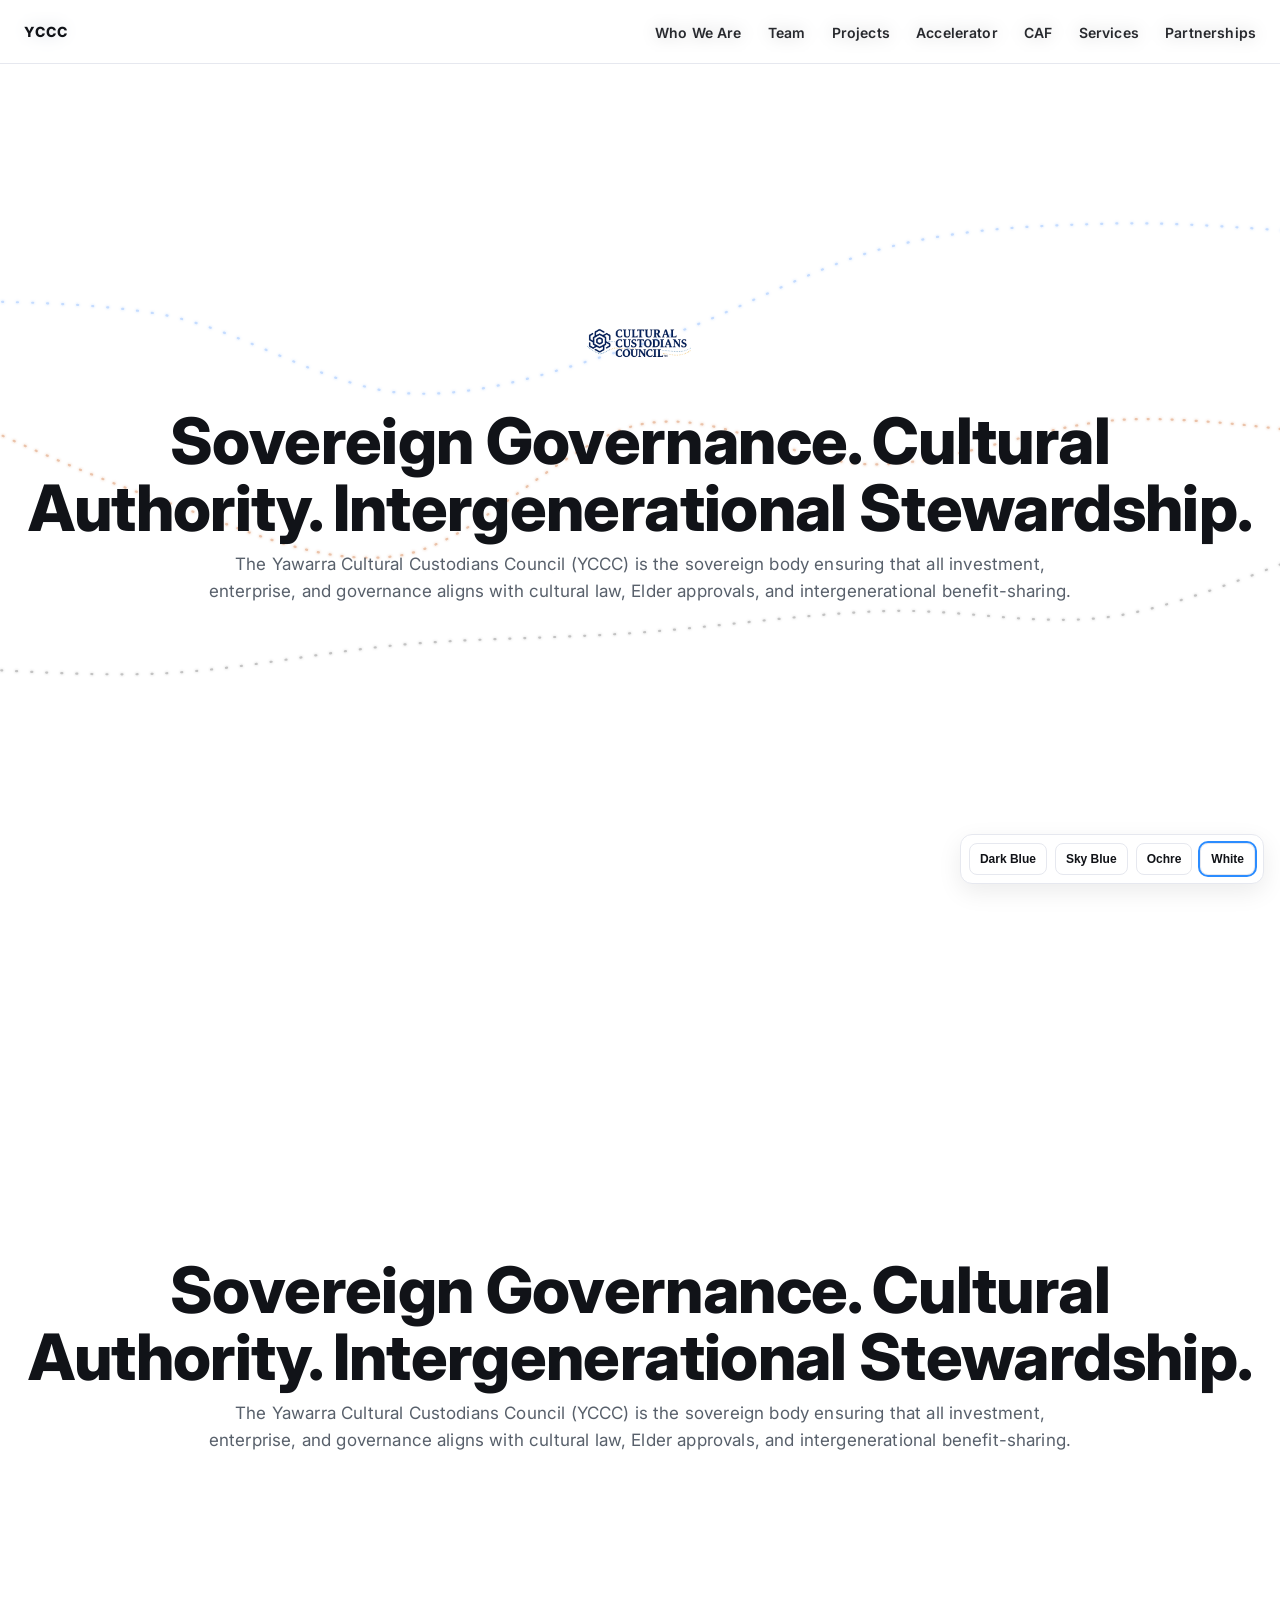
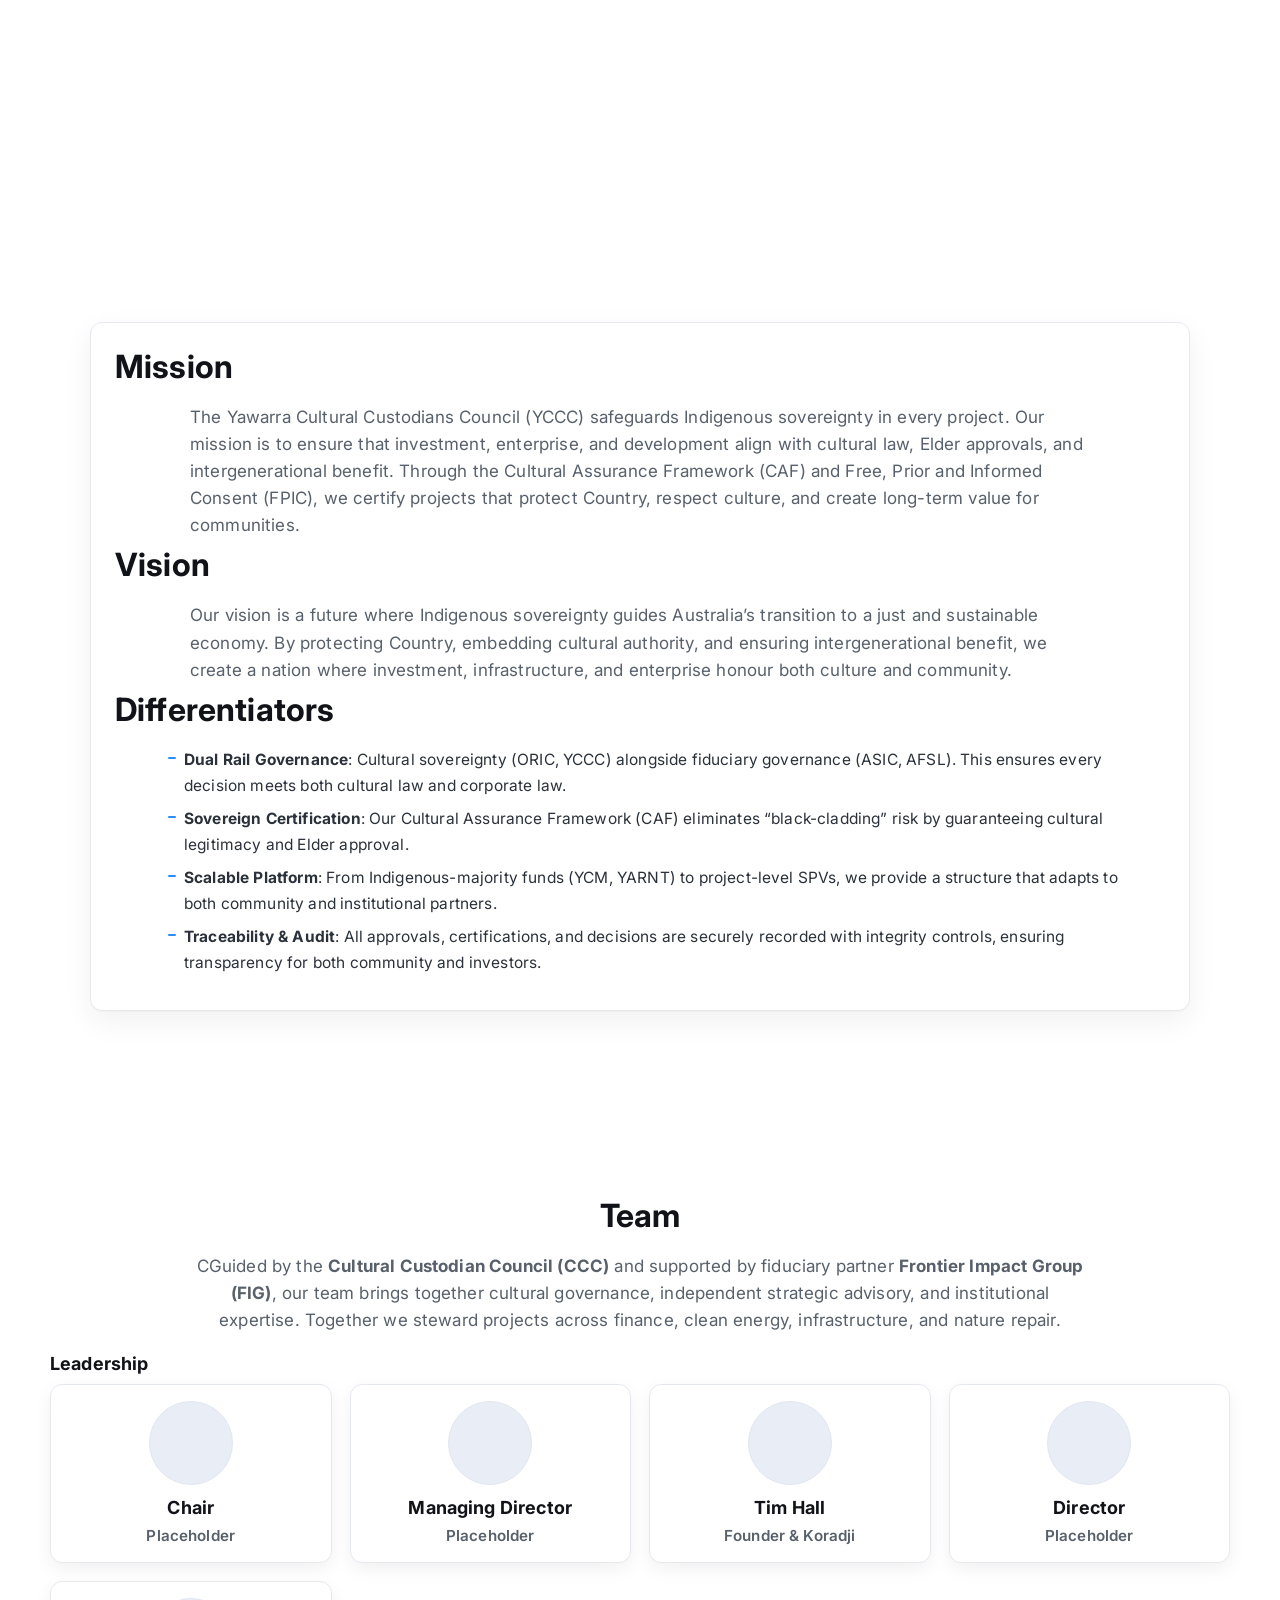
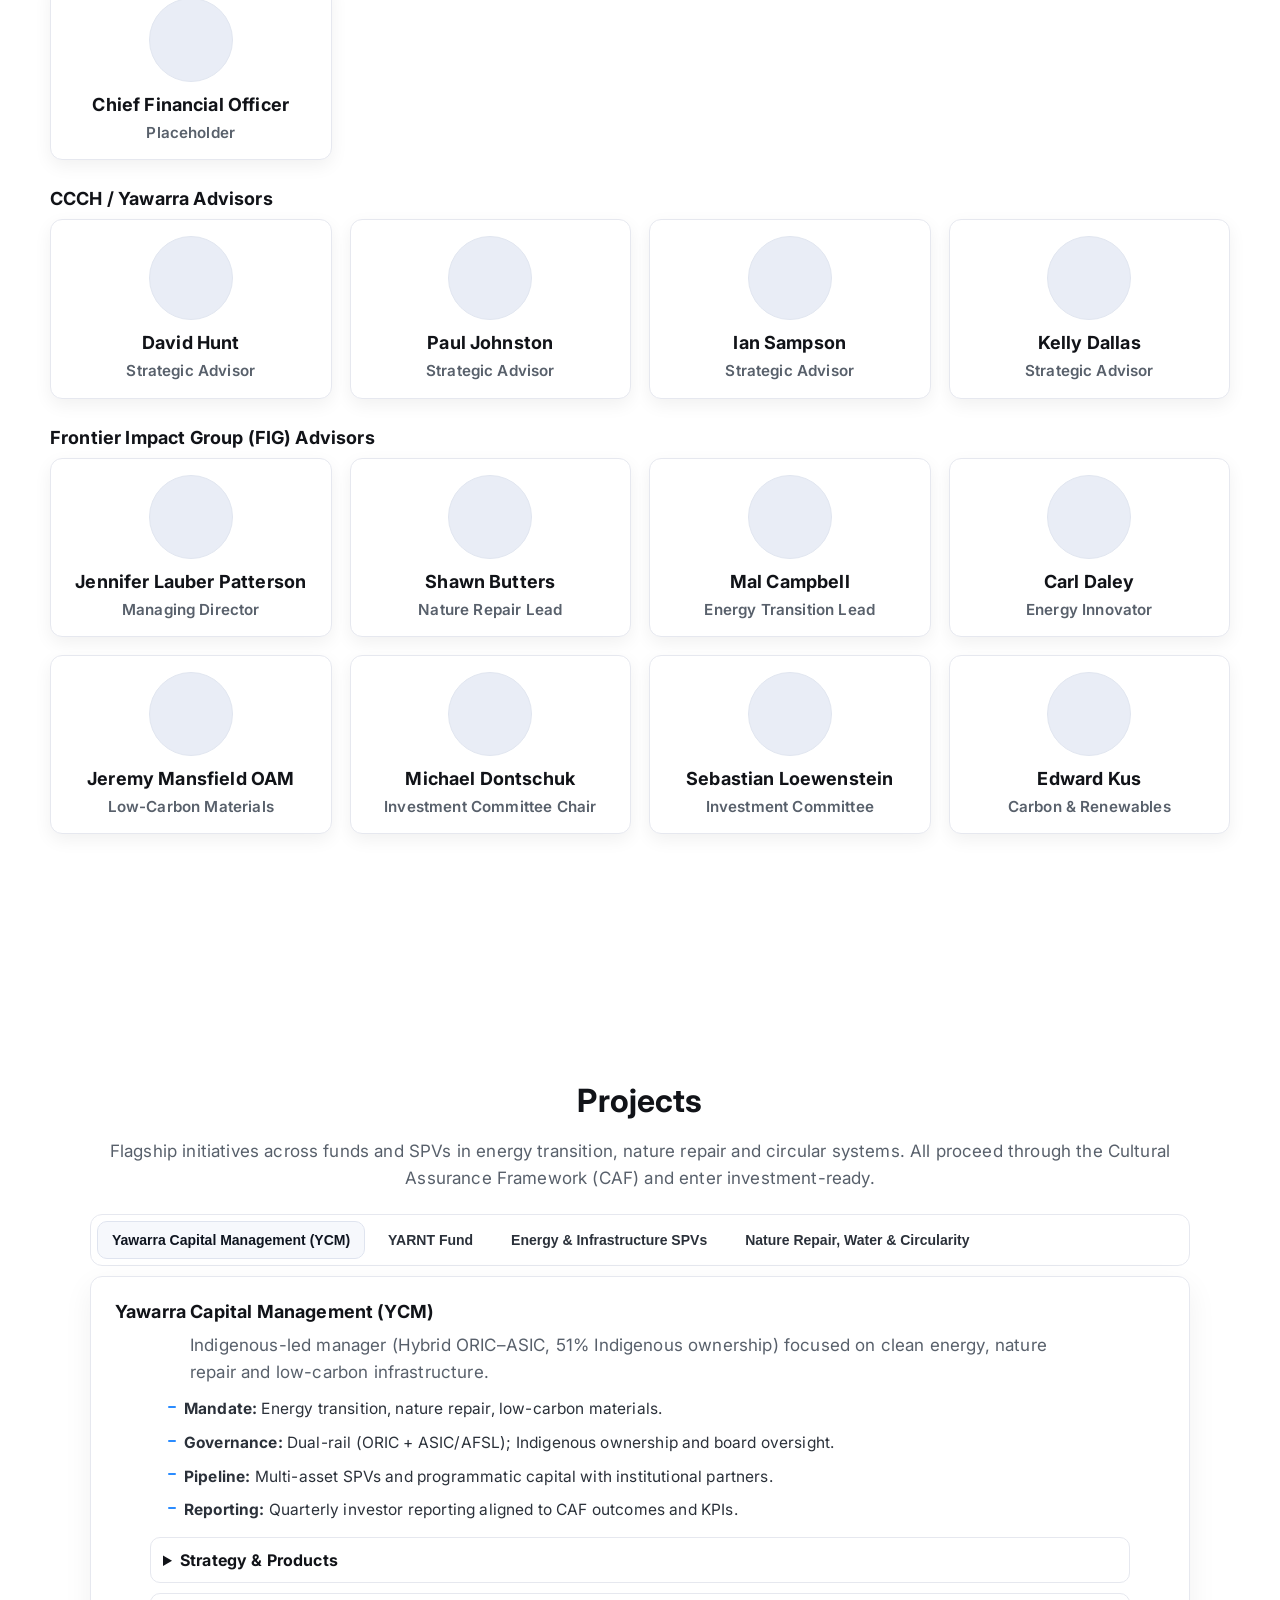
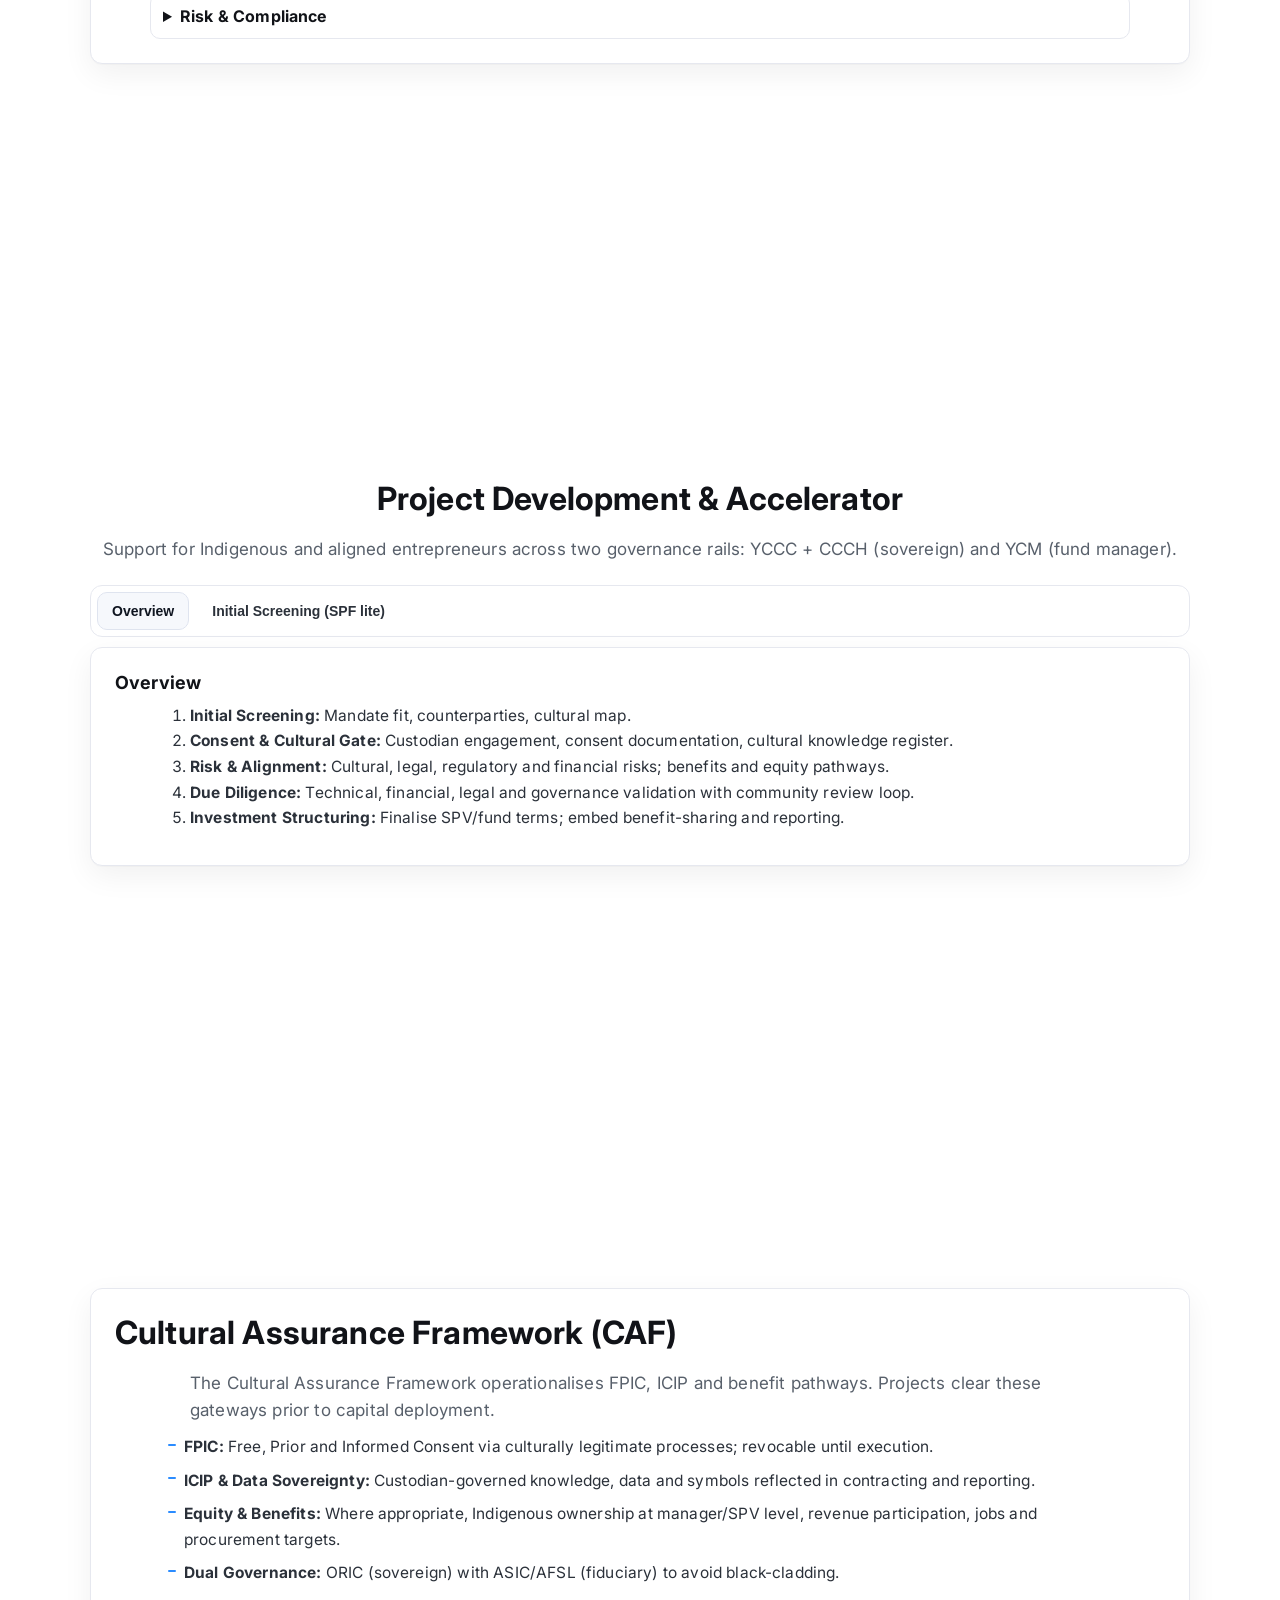
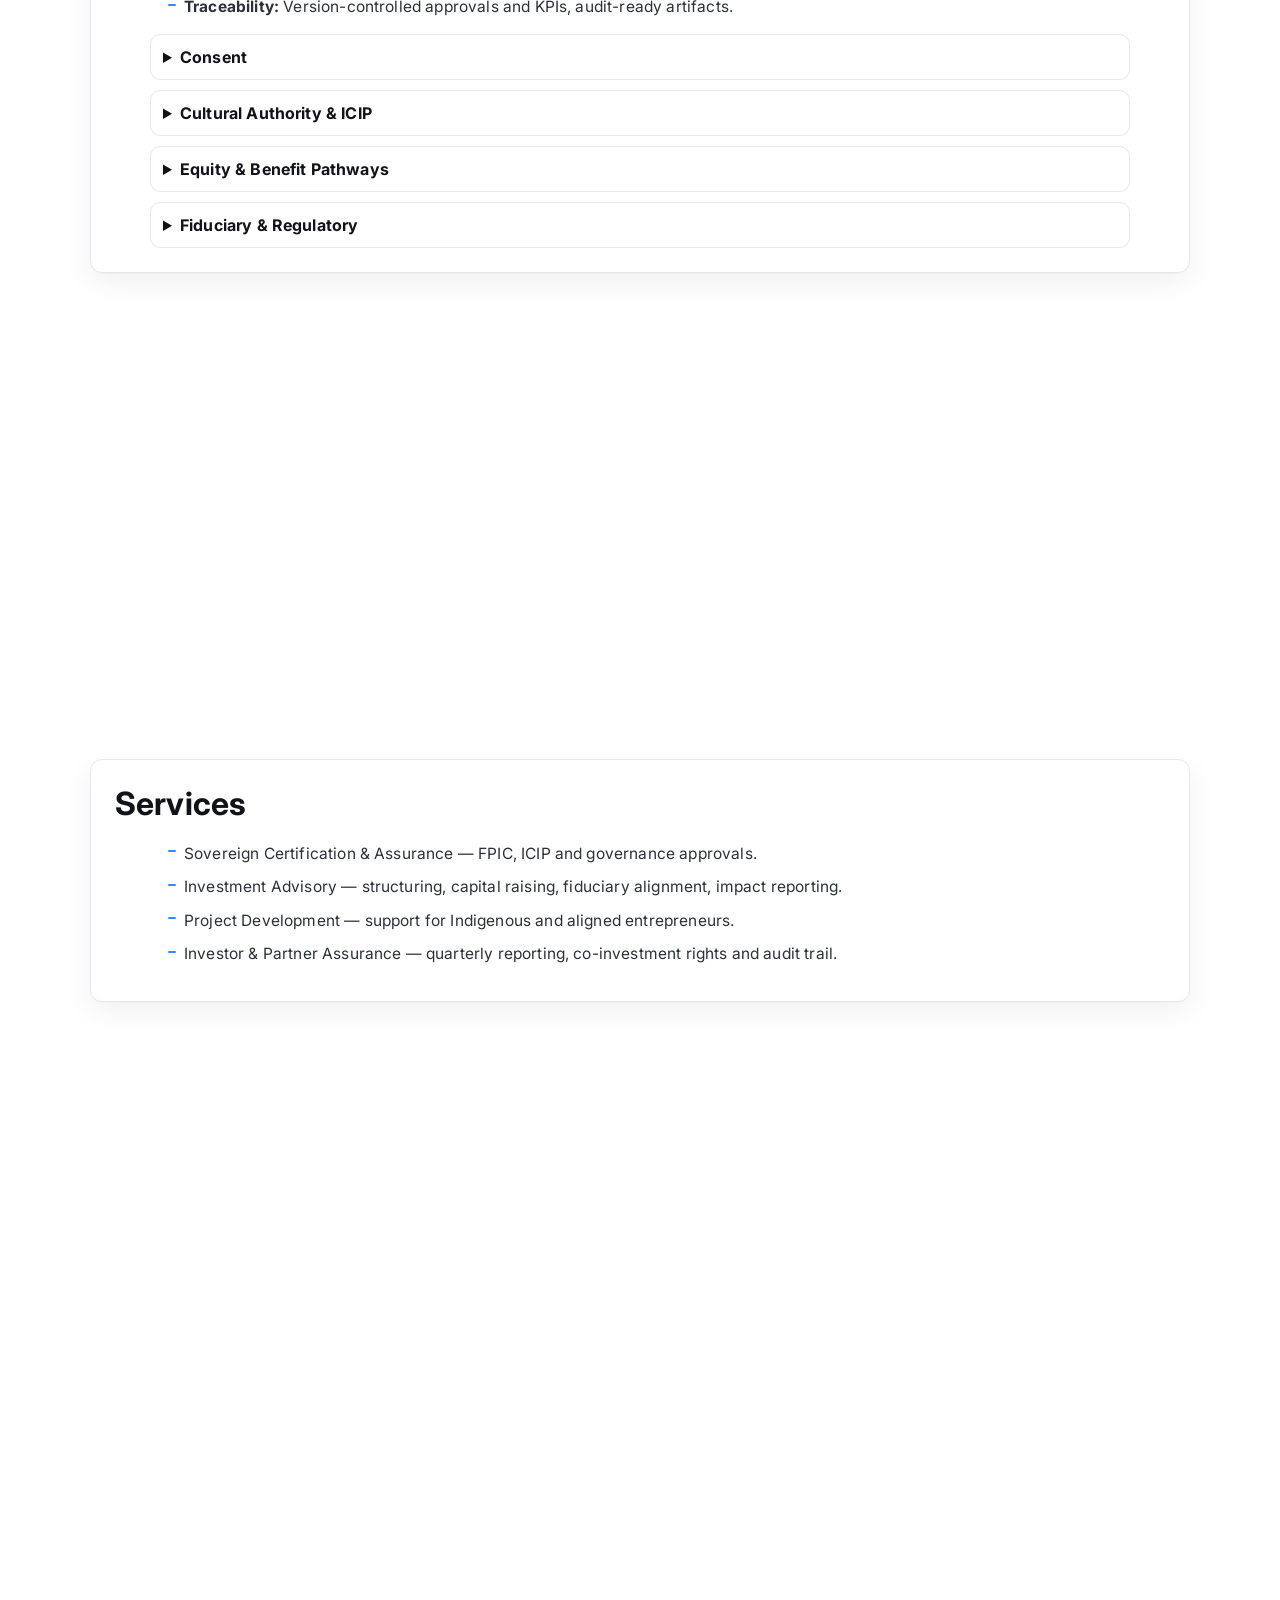
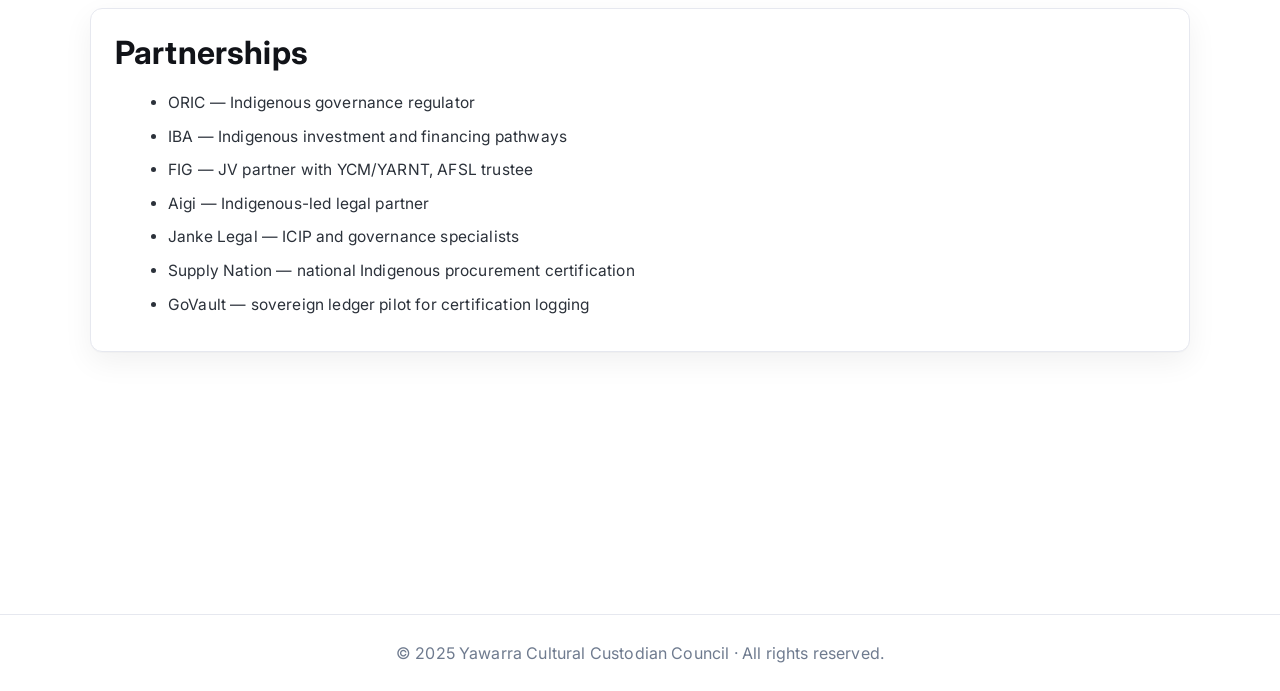
==== index.html @ 4e77efd6 "Update index.html" ====
<!doctype html>
<html lang="en">
<head>
  <meta charset="utf-8" />
  <meta name="viewport" content="width=device-width, initial-scale=1" />
  <title>YCCC – Sovereign Capital · Cultural Assurance</title>
  <link href="https://fonts.googleapis.com/css2?family=Inter:wght@400;500;600;700;800&display=swap" rel="stylesheet" />
  <style>
    /* All your current CSS unchanged */
  </style>
</head>
<body>
  <!-- Songlines background -->
  <div class="songwrap" aria-hidden="true">
    <svg id="bg" viewBox="0 0 1440 900" preserveAspectRatio="xMidYMid slice"></svg>
  </div>
  <!-- Header -->
  <header class="head">
    <a href="#top" class="brand"><img src="CCC_Logo_Dark.png" alt="CCC Logo" style="height:32px;vertical-align:middle;"></a>
    <nav class="nav" aria-label="Primary">
      <a href="#who">Who We Are</a>
      <a href="#team">Team</a>
      <a href="#projects">Projects</a>
      <a href="#accelerator">Accelerator</a>
      <a href="#caf">CAF</a>
      <a href="#services">Services</a>
      <a href="#partnerships">Partnerships</a>
    </nav>
  </header>
  <!-- Hero -->
  <section id="top" class="section">
    <div>
      <img src="CCC_Logo_Dark.png" alt="CCC Logo" style="height:80px;margin-bottom:18px;">
      <h1>Sovereign Governance. Cultural Authority. Intergenerational Stewardship.</h1>
      <p class="lead">The Yawarra Cultural Custodians Council (YCCC) is the sovereign body ensuring that 
        all investment, enterprise, and governance aligns with cultural law, Elder approvals, 
        and intergenerational benefit-sharing. 
      </p>
    </div>
  </section>
  <!-- Who We Are -->
  <!-- The rest of your HTML unchanged -->
</body>
</html>
<!DOCTYPE html>
<html lang="en">

  <head>
    <meta charset="UTF-8">
    <title>Fork-tue 30 Sept- YCCCHAC/YCCCPTYLTD (51% YCM [Equity - Hold ] </title>
    <link rel="stylesheet" href="./style.css">

  </head>
    
  <body>
  <!doctype html>

<html lang="en">

<head>

<meta charset="utf-8" />

<meta name="viewport" content="width=device-width, initial-scale=1" />

<title>YCCC – Sovereign Capital · Cultural Assurance</title>

<link href="https://fonts.googleapis.com/css2?family=Inter:wght@400;500;600;700;800&display=swap" rel="stylesheet" />

<style>

  :root{

    --bg:#ffffff;         /* light canvas */

    --panel:#ffffff;      /* card surface */

    --ink:#111318;        /* primary text */

    --muted:#58606b;      /* secondary text */

    --line:#e6e8ef;       /* hairline */

    --accent:#2b8cff;     /* link/accent */

    --ochre:#c55410;      /* secondary highlight */

  }

  *{box-sizing:border-box}

  html,body{height:100%}

  body{

    margin:0; background:var(--bg); color:var(--ink);

    font-family: Inter, system-ui, -apple-system, "Segoe UI", Roboto, "Helvetica Neue", Arial, sans-serif;

    letter-spacing:.01em; -webkit-font-smoothing:antialiased; -moz-osx-font-smoothing:grayscale;

    scroll-behavior:smooth;

  }

  /* Songlines background (SVG) */

  .songwrap{position:fixed; inset:0; z-index:-1; pointer-events:none;}

  svg#bg{width:100%; height:100%; display:block}

  .sl{fill:none; stroke-linecap:round; stroke-width:2.2; stroke-dasharray:1 14; filter:url(#sl-glow); opacity:.35}

  @keyframes sl-drift {from{stroke-dashoffset:0} to{stroke-dashoffset:-1200}}

  /* Header */

  .head{

    position:fixed; top:0; left:0; right:0; height:64px;

    display:flex; align-items:center; justify-content:space-between;

    padding:0 24px; background:rgba(255,255,255,.75); backdrop-filter:blur(8px);

    border-bottom:1px solid var(--line); z-index:40;

  }

  .brand{ text-decoration:none; color:var(--ink); font-weight:800; font-size:14px; letter-spacing:.08em; text-transform:uppercase; }

  .nav a{ color:var(--ink); text-decoration:none; margin-left:22px; font-size:14px; font-weight:600; opacity:.9; }

  .nav a:hover{ color:var(--accent) }

  /* Sections */

  section { scroll-margin-top: 76px; }

  .section{

    min-height:100vh; display:flex; flex-direction:column; align-items:center; justify-content:center;

    text-align:center; padding:96px 20px 80px;

  }

  h1{ font-size:clamp(34px,5vw,64px); line-height:1.05; margin:0 0 10px; font-weight:800; letter-spacing:-.01em }

  h2{ font-size:clamp(22px,3vw,32px); margin:0 0 18px; font-weight:700 }

  h3{ font-size:18px; margin:0 0 6px; font-weight:700 }

  p.lead{ font-size:17px; line-height:1.6; max-width:900px; margin:10px auto 6px; color:var(--muted) }

  p{ font-size:16px; line-height:1.6; max-width:900px; margin:10px auto; color:#2b313a }

  ul,ol{ max-width:980px; margin:10px auto; text-align:left; font-size:15.5px; line-height:1.65; color:#2b313a }

  ul{ padding-left:18px }

  ul li{ margin-bottom:8px }

  /* minimalist accent bullets */

  ul.check li{ list-style:none; position:relative; padding-left:16px }

  ul.check li::before{

    content:""; position:absolute; left:0; top:.62em; width:8px; height:2px; background:var(--accent); border-radius:1px;

  }

  /* Panels / cards */

  .panel{

    width:100%; max-width:1100px; background:var(--panel);

    border:1px solid var(--line); border-radius:12px; padding:24px; margin-top:16px;

    box-shadow:0 1px 0 rgba(17,19,24,.02), 0 10px 30px rgba(17,19,24,.06);

    text-align:left;

  }

  /* Team grid */

  .team-wrap{ width:100%; max-width:1180px; margin:0 auto }

  .team-grid{ display:grid; grid-template-columns:repeat(auto-fit,minmax(240px,1fr)); gap:18px; align-items:stretch }

  .card{

    background:#fff; border:1px solid var(--line); border-radius:12px; padding:16px 16px 14px;

    text-align:center; cursor:pointer; transition:transform .18s ease, box-shadow .18s ease, border-color .18s ease;

    box-shadow:0 6px 18px rgba(17,19,24,.06);

  }

  .card:hover{ transform:translateY(-2px); border-color:#d9deea; box-shadow:0 14px 34px rgba(17,19,24,.12) }

  .photo{

    width:84px; height:84px; border-radius:50%; margin:0 auto 12px; background:#e9edf6;

    background-size:cover; background-position:center; border:1px solid #e1e6f0;

  }

  .role{ margin:2px 0 0; color:var(--muted); font-weight:600; font-size:.95rem }

  /* Modal (Bio popup) */

  .modal{ display:none; position:fixed; z-index:1000; inset:0; background:rgba(0,0,0,.45);

          align-items:center; justify-content:center; padding:20px }

  .modal-content{

    background:#fff; color:#111318; /* lock: dark on white inside popup */

    border:1px solid var(--line); border-radius:12px; max-width:780px; width:100%;

    padding:22px 22px; position:relative; text-align:left; box-shadow:0 24px 60px rgba(17,19,24,.25);

  }

  .close{ position:absolute; top:10px; right:12px; font-size:22px; cursor:pointer; color:#6f7b8f }

  .pop-hdr{ display:flex; gap:16px; align-items:center; margin-bottom:10px }

  .pop-ava{ width:64px; height:64px; border-radius:50%; background:#e9edf6; background-size:cover; background-position:center; border:1px solid #e1e6f0 }

  .pop-name{ margin:0; font-size:20px; color:#111318 }

  .pop-role{ margin:2px 0 6px; color:#58606b; font-weight:600 }

  .pop-body p{ margin:0 0 10px; color:#2b313a }

  .pop-body li{ margin:6px 0; color:#2b313a }

  /* Tabs */

  .tabs { width:100%; max-width:1100px; margin-top:16px; }

  .tablist{

    display:flex; gap:8px; padding:6px; background:#fff; border:1px solid var(--line); border-radius:12px; overflow:auto;

  }

  .tab{

    appearance:none; border:1px solid transparent; background:transparent; color:#2b313a;

    padding:10px 14px; border-radius:10px; font-weight:600; font-size:14px; cursor:pointer; white-space:nowrap;

  }

  .tab[aria-selected="true"]{

    background:#f6f8fc; border-color:#dfe4ef; color:#0f1520;

  }

  .tabpanel{ margin-top:10px; padding:0; border:none; background:transparent; }

  .tabpanel > .panel{ margin-top:0; }

  /* Footer */

  footer{ padding:28px 20px; text-align:center; color:#6f7b8f; border-top:1px solid var(--line) }

  a.inline{ color:var(--accent); text-decoration:none }

  a.inline:hover{ text-decoration:underline }

  @media (prefers-reduced-motion: reduce) { .sl { animation: none !important; } }

  /* === Theme toggle === */

  .theme-toggle{

    position:fixed; right:16px; bottom:16px; z-index:1000;

    display:flex; gap:8px; padding:8px;

    background:var(--panel); border:1px solid var(--line); border-radius:12px;

    box-shadow:0 8px 24px rgba(0,0,0,.08);

  }

  .theme-toggle button{

    appearance:none; cursor:pointer;

    padding:8px 10px; border-radius:8px; border:1px solid var(--line);

    background:transparent; color:var(--ink); font-weight:600; font-size:12px;

  }

  .theme-toggle button[aria-pressed="true"]{ outline:2px solid var(--accent); }

  /* === THEMES (override tokens) === */

  /* Dark Blue (high contrast sitewide, but popups stay dark-on-white) */

  body.theme-darkblue{

    --bg:#0b1020;

    --panel:#11162a;

    --ink:#eef3ff;

    --muted:#b7c1d9;

    --line:#202743;

    --accent:#75aaff;

    --ochre:#c55410;

  }

  body.theme-darkblue .panel{ background:linear-gradient(180deg,#11162a,#0e1324); }

  body.theme-darkblue .tablist{ background:#0f1427; border-color:#202743; }

  body.theme-darkblue .tab{ color:#e8eeff; }

  body.theme-darkblue .tab[aria-selected="true"]{ background:#151c36; border-color:#2a3560; color:#ffffff; }

  body.theme-darkblue .head{ background:rgba(10,14,28,.75); border-bottom-color:#202743; }

  body.theme-darkblue .lead,

  body.theme-darkblue h1, body.theme-darkblue h2, body.theme-darkblue h3,

  body.theme-darkblue p{ color:#eef3ff; }

  /* Keep modal content readable (locked above). */

  /* Sky Blue */

  body.theme-skyblue{

    --bg:#f5f9ff; --panel:#ffffff; --ink:#0f1520; --muted:#4f5b6a; --line:#dde6f5; --accent:#2b8cff; --ochre:#c55410;

  }

  /* Ochre */

  body.theme-ochre{

    --bg:#fff5ef; --panel:#ffffff; --ink:#1a1e26; --muted:#5a636f; --line:#eed8cc; --accent:#c55410; --ochre:#c55410;

  }

  /* White (default corporate) */

  body.theme-white{

    --bg:#ffffff; --panel:#ffffff; --ink:#111318; --muted:#58606b; --line:#e6e8ef; --accent:#2b8cff; --ochre:#c55410;

  }

  /* Songline tint per theme (optional) */

  body.theme-darkblue .sl{ opacity:.28; stroke:#5a9cff; }

  body.theme-ochre .sl{ opacity:.35; stroke:#c55410; }

  body.theme-skyblue .sl, body.theme-white .sl{ opacity:.35; }

</style>

</head>

<body>

  <!-- Songlines background -->

  <div class="songwrap" aria-hidden="true">

    <svg id="bg" viewBox="0 0 1440 900" preserveAspectRatio="xMidYMid slice"></svg>

  </div>

  <!-- Header -->

  <header class="head">

    <a href="#top" class="brand">YCCC</a>

    <nav class="nav" aria-label="Primary">

      <a href="#who">Who We Are</a>

      <a href="#team">Team</a>

      <a href="#projects">Projects</a>

      <a href="#accelerator">Accelerator</a>

      <a href="#caf">CAF</a>

      <a href="#services">Services</a>

      <a href="#partnerships">Partnerships</a>

    </nav>

  </header>

  <!-- Hero -->

  <section id="top" class="section">

    <div>

      <h1>Sovereign Governance. Cultural Authority. Intergenerational Stewardship.</h1>

      <p class="lead">The Yawarra Cultural Custodians Council (YCCC) is the sovereign body ensuring that 

        all investment, enterprise, and governance aligns with cultural law, Elder approvals, 

        and intergenerational benefit-sharing. 
        
        </p>

    </div>

  </section>

  <!-- Who We Are -->

  <section id="who" class="section">

    <div class="panel">

      <h2>Mission</h2>

      <p class="lead">The Yawarra Cultural Custodians Council (YCCC) safeguards Indigenous sovereignty 
  in every project. Our mission is to ensure that investment, enterprise, and 
  development align with cultural law, Elder approvals, and intergenerational benefit.  
  Through the Cultural Assurance Framework (CAF) and Free, Prior and Informed Consent (FPIC), 
  we certify projects that protect Country, respect culture, and create long-term value 
  for communities.</p>

      <h2>Vision</h2>

      <p class="lead">Our vision is a future where Indigenous sovereignty guides Australia’s transition 
  to a just and sustainable economy. By protecting Country, embedding cultural authority, 
  and ensuring intergenerational benefit, we create a nation where investment, 
  infrastructure, and enterprise honour both culture and community.</p>

      <h2>Differentiators</h2>
<ul class="check">
  <li>
    <strong>Dual Rail Governance</strong>: Cultural sovereignty (ORIC, YCCC) alongside fiduciary governance (ASIC, AFSL). 
    This ensures every decision meets both cultural law and corporate law.
  </li>
  <li>
    <strong>Sovereign Certification</strong>: Our Cultural Assurance Framework (CAF) eliminates “black-cladding” risk 
    by guaranteeing cultural legitimacy and Elder approval.
  </li>
  <li>
    <strong>Scalable Platform</strong>: From Indigenous-majority funds (YCM, YARNT) to project-level SPVs, 
    we provide a structure that adapts to both community and institutional partners.
  </li>
  <li>
    <strong>Traceability & Audit</strong>: All approvals, certifications, and decisions are securely recorded 
    with integrity controls, ensuring transparency for both community and investors.
  </li>
</ul>

    </div>

  </section>

  <!-- Team -->

  <section id="team" class="section">

    <div class="team-wrap">

      <h2>Team</h2>

      <p class="lead">CGuided by the <strong>Cultural Custodian Council (CCC)</strong> and supported by 
      fiduciary partner <strong>Frontier Impact Group (FIG)</strong>, our team brings together 
      cultural governance, independent strategic advisory, and institutional expertise.  
      Together we steward projects across finance, clean energy, infrastructure, and nature repair.
    </p>
      <h3 style="text-align:left;max-width:1180px;margin:18px auto 10px;">Leadership</h3>

      <div class="team-grid">

        <article class="card" data-name="(To be announced)" data-role="Chair"

          data-photo="https://via.placeholder.com/600x600.png?text=Chair"

          data-bio="Chair of the Board providing governance oversight, fiduciary discipline and cultural alignment."

          data-points="Chairs the Board;Strategic direction;Dual governance oversight;Executive performance">

          <div class="photo"></div><h3>Chair</h3><p class="role">Placeholder</p>

        </article>

        <article class="card" data-name="(To be announced)" data-role="Managing Director"

          data-photo="https://via.placeholder.com/600x600.png?text=Managing+Director"

          data-bio="Managing Director accountable for organisation performance, strategy execution and partner engagement."

          data-points="Strategy execution;Operating rhythm;Governance committees;Project and fund outcomes">

          <div class="photo"></div><h3>Managing Director</h3><p class="role">Placeholder</p>

        </article>

        <article class="card" data-name="Tim Hall" data-role="Founder & Koradji (Cultural Lead)"

          data-photo="https://via.placeholder.com/600x600.png?text=Tim+Hall"

          data-bio="Indigenous Wiradjuri founder integrating cultural law with institutional-grade governance and investment structuring."

          data-points="Founder, Yawarra Capital & CCCH;Cultural Assurance Framework design;Creative and investment leadership;Approvals from Wiradjuri Elders">

          <div class="photo"></div><h3>Tim Hall</h3><p class="role">Founder & Koradji</p>

        </article>

        <article class="card" data-name="(To be announced)" data-role="Director"

          data-photo="https://via.placeholder.com/600x600.png?text=Director"

          data-bio="Director providing board-level governance and fiduciary oversight."

          data-points="Board governance;Strategy oversight;Fiduciary integrity;Stakeholder engagement">

          <div class="photo"></div><h3>Director</h3><p class="role">Placeholder</p>

        </article>

        <article class="card" data-name="(To be announced)" data-role="Chief Financial Officer"

          data-photo="https://via.placeholder.com/600x600.png?text=CFO"

          data-bio="CFO responsible for financial governance, reporting and capital management."

          data-points="Financial reporting;Capital allocation;Investor reporting;Risk and treasury">

          <div class="photo"></div><h3>Chief Financial Officer</h3><p class="role">Placeholder</p>

        </article>

      </div>

      <h3 style="text-align:left;max-width:1180px;margin:28px auto 10px;">CCCH / Yawarra Advisors</h3>

      <div class="team-grid">

        <article class="card" data-name="David Hunt" data-role="Strategic Advisor"

          data-photo="https://via.placeholder.com/600x600.png?text=David+Hunt"

          data-bio="30+ years in global finance and corporate strategy; former CEO of an ASX-listed company."

          data-points="Investment and structuring;Project finance;Cross-border associates (EU/SEA);Energy, water, agri, finance">

          <div class="photo"></div><h3>David Hunt</h3><p class="role">Strategic Advisor</p>

        </article>

        <article class="card" data-name="Paul Johnston" data-role="Strategic Advisor"

          data-photo="https://via.placeholder.com/600x600.png?text=Paul+Johnston"

          data-bio="Chartered Accountant with 25 years across Big 4 and multinational FMCG."

          data-points="AUD 25m–6bn transactions;Governance and risk;Finance transformation;Integration leadership">

          <div class="photo"></div><h3>Paul Johnston</h3><p class="role">Strategic Advisor</p>

        </article>

        <article class="card" data-name="Ian Sampson" data-role="Strategic Advisor"

          data-photo="https://via.placeholder.com/600x600.png?text=Ian+Sampson"

          data-bio="30+ years in governance, strategy and risk; senior roles at BHP and CSR."

          data-points="Chairs risk committees;Board evaluation and remuneration;Org change;Multi-sector experience">

          <div class="photo"></div><h3>Ian Sampson</h3><p class="role">Strategic Advisor</p>

        </article>

        <article class="card" data-name="Kelly Dallas" data-role="Strategic Advisor"

          data-photo="https://via.placeholder.com/600x600.png?text=Kelly+Dallas"

          data-bio="International executive and renewable energy leader; ex-BlackRock VP."

          data-points="Technical due diligence;Asset performance;O&M/AM contracts;Solar and wind portfolios">

          <div class="photo"></div><h3>Kelly Dallas</h3><p class="role">Strategic Advisor</p>

        </article>

      </div>

      <h3 style="text-align:left;max-width:1180px;margin:28px auto 10px;">Frontier Impact Group (FIG) Advisors</h3>

      <div class="team-grid">

        <article class="card" data-name="Jennifer Lauber Patterson" data-role="Managing Director (FIG)"

          data-photo="https://via.placeholder.com/600x600.png?text=Jennifer+Lauber+Patterson"

          data-bio="30+ years in impact finance, carbon trading and investment banking."

          data-points="Carbon strategy;Institutional mandates;Scalable instruments;FIG leadership">

          <div class="photo"></div><h3>Jennifer Lauber Patterson</h3><p class="role">Managing Director</p>

        </article>

        <article class="card" data-name="Shawn Butters" data-role="Nature Repair Lead (FIG)"

          data-photo="https://via.placeholder.com/600x600.png?text=Shawn+Butters"

          data-bio="Pioneer in regenerative agriculture with 40+ years across funds and asset management."

          data-points="Landscape repair systems;Nature-positive models;MRV approaches;Resilience focus">

          <div class="photo"></div><h3>Shawn Butters</h3><p class="role">Nature Repair Lead</p>

        </article>

        <article class="card" data-name="Mal Campbell" data-role="Energy Transition Lead (FIG)"

          data-photo="https://via.placeholder.com/600x600.png?text=Mal+Campbell"

          data-bio="35+ years in executive energy roles."

          data-points="Bankable structuring;Valuation and pricing;Tech commercialisation;Market interfaces">

          <div class="photo"></div><h3>Mal Campbell</h3><p class="role">Energy Transition Lead</p>

        </article>

        <article class="card" data-name="Carl Daley" data-role="Energy Innovator (FIG)"

          data-photo="https://via.placeholder.com/600x600.png?text=Carl+Daley"

          data-bio="35+ years in energy leadership; founded advisory acquired by Schneider Electric."

          data-points="Innovation to scale;Go-to-market;OT/grid integration;Partnerships">

          <div class="photo"></div><h3>Carl Daley</h3><p class="role">Energy Innovator</p>

        </article>

        <article class="card" data-name="Jeremy Mansfield OAM" data-role="Low-Carbon Materials & Systems (FIG)"

          data-photo="https://via.placeholder.com/600x600.png?text=Jeremy+Mansfield+OAM"

          data-bio="30+ years transitioning supply chains to net zero."

          data-points="Low-carbon materials;Circular systems;Supplier transition;Standards and compliance">

          <div class="photo"></div><h3>Jeremy Mansfield OAM</h3><p class="role">Low-Carbon Materials</p>

        </article>

        <article class="card" data-name="Michael Dontschuk" data-role="Chair, Investment Committee (FIG)"

          data-photo="https://via.placeholder.com/600x600.png?text=Michael+Dontschuk"

          data-bio="~40 years in finance and treasury; former Treasurer of ANZ."

          data-points="Capital markets;IC governance;Risk frameworks;Performance oversight">

          <div class="photo"></div><h3>Michael Dontschuk</h3><p class="role">Investment Committee Chair</p>

        </article>

        <article class="card" data-name="Sebastian Loewenstein" data-role="Investment Committee (FIG)"

          data-photo="https://via.placeholder.com/600x600.png?text=Sebastian+Loewenstein"

          data-bio="Former CEFC executive managing large clean-energy mandates."

          data-points="Impact frameworks;Portfolio construction;Product design;Mandate compliance">

          <div class="photo"></div><h3>Sebastian Loewenstein</h3><p class="role">Investment Committee</p>

        </article>

        <article class="card" data-name="Edward Kus" data-role="Carbon & Renewables Specialist (FIG)"

          data-photo="https://via.placeholder.com/600x600.png?text=Edward+Kus"

          data-bio="Legal and governance specialist across renewables and carbon."

          data-points="Contracts and risk;Carbon transactions;Governance at scale;Bankability">

          <div class="photo"></div><h3>Edward Kus</h3><p class="role">Carbon & Renewables</p>

        </article>

      </div>

    </div>

  </section>

  <!-- Projects -->

  <section id="projects" class="section" aria-labelledby="projects-title">

    <h2 id="projects-title" style="margin-bottom:8px">Projects</h2>

    <p class="lead" style="max-width:1100px">Flagship initiatives across funds and SPVs in energy transition, nature repair and circular systems. All proceed through the Cultural Assurance Framework (CAF) and enter investment-ready.</p>

    <div class="tabs" data-tabs>

      <div role="tablist" aria-label="Projects tabs" class="tablist">

        <button role="tab" class="tab" aria-selected="true" aria-controls="panel-proj-ycm">Yawarra Capital Management (YCM)</button>

        <button role="tab" class="tab" aria-selected="false" aria-controls="panel-proj-yarnt">YARNT Fund</button>

        <button role="tab" class="tab" aria-selected="false" aria-controls="panel-proj-energy">Energy & Infrastructure SPVs</button>

        <button role="tab" class="tab" aria-selected="false" aria-controls="panel-proj-nature">Nature Repair, Water & Circularity</button>

      </div>

      <div id="panel-proj-ycm" role="tabpanel" class="tabpanel" aria-labelledby="tab-proj-ycm">

        <div class="panel">

          <h3>Yawarra Capital Management (YCM)</h3>

          <p class="lead">Indigenous-led manager (Hybrid ORIC–ASIC, 51% Indigenous ownership) focused on clean energy, nature repair and low-carbon infrastructure.</p>

          <ul class="check">

            <li><strong>Mandate:</strong> Energy transition, nature repair, low-carbon materials.</li>

            <li><strong>Governance:</strong> Dual-rail (ORIC + ASIC/AFSL); Indigenous ownership and board oversight.</li>

            <li><strong>Pipeline:</strong> Multi-asset SPVs and programmatic capital with institutional partners.</li>

            <li><strong>Reporting:</strong> Quarterly investor reporting aligned to CAF outcomes and KPIs.</li>

          </ul>

          <div style="max-width:980px;margin:14px auto 0;text-align:left;display:grid;gap:10px">

            <details style="border:1px solid var(--line);border-radius:10px;padding:12px;background:#fff">

              <summary style="cursor:pointer;font-weight:700">Strategy & Products</summary>

              <p>Programmatic SPV structures and pooled vehicles targeting bankable assets with clear CAF alignment and measurable impact.</p>

            </details>

            <details style="border:1px solid var(--line);border-radius:10px;padding:12px;background:#fff">

              <summary style="cursor:pointer;font-weight:700">Risk & Compliance</summary>

              <p>AFSL-aligned controls; conflicts management; ESG and cultural risk registers integrated with investment memos.</p>

            </details>

          </div>

        </div>

      </div>

      <div id="panel-proj-yarnt" role="tabpanel" class="tabpanel" aria-labelledby="tab-proj-yarnt" hidden>

        <div class="panel">

          <h3>YARNT Fund</h3>

          <p class="lead">Joint initiative with institutional partners to accelerate a nature-positive economy with Indigenous governance embedded from origination.</p>

          <ul class="check">

            <li><strong>Focus:</strong> Landscape repair, biodiversity, regenerative agriculture, carbon-aligned projects.</li>

            <li><strong>Instruments:</strong> Equity, revenue-share and outcome-based structures suited to project stage.</li>

            <li><strong>Measurement:</strong> Nature and community outcomes mapped to CAF gates and investor KPIs.</li>

            <li><strong>Partnerships:</strong> Delivery partners across MRV, land management and local employment.</li>

          </ul>

          <div style="max-width:980px;margin:14px auto 0;text-align:left;display:grid;gap:10px">

            <details style="border:1px solid var(--line);border-radius:10px;padding:12px;background:#fff">

              <summary style="cursor:pointer;font-weight:700">Ticket Sizes & Staging</summary>

              <p>Seed to growth rounds with milestone-based tranching tied to CAF consent and ecological KPIs.</p>

            </details>

            <details style="border:1px solid var(--line);border-radius:10px;padding:12px;background:#fff">

              <summary style="cursor:pointer;font-weight:700">Co-Investment</summary>

              <p>Co-investment rights for aligned institutions and community vehicles subject to CAF approvals.</p>

            </details>

          </div>

        </div>

      </div>

      <div id="panel-proj-energy" role="tabpanel" class="tabpanel" aria-labelledby="tab-proj-energy" hidden>

        <div class="panel">

          <h3>Energy & Infrastructure SPVs</h3>

          <p class="lead">Bankable platforms across generation, storage and enabling infrastructure, structured for institutional capital and community benefits.</p>

          <ul class="check">

            <li><strong>Verticals:</strong> Solar, wind, storage, waste-to-energy, microgrids and enabling infrastructure.</li>

            <li><strong>Contracts:</strong> O&M and AM optimization; grid and offtake strategies aligned to risk allocation.</li>

            <li><strong>Community:</strong> Local jobs, procurement targets and cultural heritage management embedded.</li>

            <li><strong>Exit:</strong> Hold/operate or recycle with pre-agreed rights and reporting continuity.</li>

          </ul>

          <div style="max-width:980px;margin:14px auto 0;text-align:left;display:grid;gap:10px">

            <details style="border:1px solid var(--line);border-radius:10px;padding:12px;background:#fff">

              <summary style="cursor:pointer;font-weight:700">Diligence & Delivery</summary>

              <p>Technical, financial and ESG diligence with community review loops; construction to operations handover plans.</p>

            </details>

            <details style="border:1px solid var(--line);border-radius:10px;padding:12px;background:#fff">

              <summary style="cursor:pointer;font-weight:700">Risk Framework</summary>

              <p>FID and NTP gates tied to CAF approvals, grid milestones and counterparty readiness.</p>

            </details>

          </div>

        </div>

      </div>

      <div id="panel-proj-nature" role="tabpanel" class="tabpanel" aria-labelledby="tab-proj-nature" hidden>

        <div class="panel">

          <h3>Nature Repair, Water & Circularity</h3>

          <p class="lead">High-integrity restoration, water systems and circular materials projects with traceable community and ecological outcomes.</p>

          <ul class="check">

            <li><strong>Nature Repair:</strong> Biodiversity corridors, soil regeneration, revegetation and cultural fire practices.</li>

            <li><strong>Water & Waste:</strong> Water efficiency, treatment, reuse and circular systems including WtE where appropriate.</li>

            <li><strong>Materials:</strong> Low-carbon materials and logistics with supplier transition programs.</li>

            <li><strong>MRV:</strong> Fit-for-purpose measurement and reporting linked to CAF and investor KPIs.</li>

          </ul>

          <div style="max-width:980px;margin:14px auto 0;text-align:left;display:grid;gap:10px">

            <details style="border:1px solid var(--line);border-radius:10px;padding:12px;background:#fff">

              <summary style="cursor:pointer;font-weight:700">Community Benefits</summary>

              <p>Co-design with custodians, shared revenue pathways and local procurement with transparent distribution rules.</p>

            </details>

            <details style="border:1px solid var(--line);border-radius:10px;padding:12px;background:#fff">

              <summary style="cursor:pointer;font-weight:700">Standards & Compliance</summary>

              <p>Alignment with national standards and investor taxonomies; audit-ready registers for approvals and outcomes.</p>

            </details>

          </div>

        </div>

      </div>

    </div>

  </section>

  <!-- Accelerator -->

  <section id="accelerator" class="section" aria-labelledby="accelerator-title">

    <h2 id="accelerator-title" style="margin-bottom:8px">Project Development & Accelerator</h2>

    <p class="lead" style="max-width:1100px">Support for Indigenous and aligned entrepreneurs across two governance rails: YCCC + CCCH (sovereign) and YCM (fund manager).</p>

    <div class="tabs" data-tabs>

      <div role="tablist" aria-label="Accelerator tabs" class="tablist">

        <button role="tab" class="tab" aria-selected="true" aria-controls="panel-acc-overview">Overview</button>

        <button role="tab" class="tab" aria-selected="false" aria-controls="panel-acc-screening">Initial Screening (SPF lite)</button>

      </div>

      <div id="panel-acc-overview" role="tabpanel" class="tabpanel" aria-labelledby="tab-acc-overview">

        <div class="panel">

          <h3>Overview</h3>

          <ol>

            <li><strong>Initial Screening:</strong> Mandate fit, counterparties, cultural map.</li>

            <li><strong>Consent & Cultural Gate:</strong> Custodian engagement, consent documentation, cultural knowledge register.</li>

            <li><strong>Risk & Alignment:</strong> Cultural, legal, regulatory and financial risks; benefits and equity pathways.</li>

            <li><strong>Due Diligence:</strong> Technical, financial, legal and governance validation with community review loop.</li>

            <li><strong>Investment Structuring:</strong> Finalise SPV/fund terms; embed benefit-sharing and reporting.</li>

          </ol>

        </div>

      </div>

      <div id="panel-acc-screening" role="tabpanel" class="tabpanel" aria-labelledby="tab-acc-screening" hidden>

        <div class="panel">

          <h3>Project Screening (lite)</h3>

          <p class="lead">A concise, plain-English gate to confirm cultural, strategic and fiduciary fit before deeper work.</p>

          <ul class="check">

            <li>Mandate & thematic fit (energy, nature repair, water/waste, materials)</li>

            <li>Cultural authority identified; consent pathway and custodians mapped</li>

            <li>Counterparties & governance clarified</li>

            <li>Stage & timing: readiness, permits, land access, critical path</li>

            <li>Capital ask & use defined: amount, structure, deployment timeline</li>

            <li>Data room readiness checked (financials, technical, legal, ESG)</li>

            <li>Early risks logged (cultural, legal, regulatory, commercial)</li>

            <li>Next step agreed: diligence scope, owners, and timeline</li>

          </ul>

        </div>

      </div>

    </div>

  </section>

  <!-- CAF -->

  <section id="caf" class="section">

    <div class="panel">

      <h2>Cultural Assurance Framework (CAF)</h2>

      <p class="lead">The Cultural Assurance Framework operationalises FPIC, ICIP and benefit pathways. Projects clear these gateways prior to capital deployment.</p>

      <ul class="check">

        <li><strong>FPIC:</strong> Free, Prior and Informed Consent via culturally legitimate processes; revocable until execution.</li>

        <li><strong>ICIP & Data Sovereignty:</strong> Custodian-governed knowledge, data and symbols reflected in contracting and reporting.</li>

        <li><strong>Equity & Benefits:</strong> Where appropriate, Indigenous ownership at manager/SPV level, revenue participation, jobs and procurement targets.</li>

        <li><strong>Dual Governance:</strong> ORIC (sovereign) with ASIC/AFSL (fiduciary) to avoid black-cladding.</li>

        <li><strong>Traceability:</strong> Version-controlled approvals and KPIs, audit-ready artifacts.</li>

      </ul>

      <div style="max-width:980px;margin:14px auto 0;text-align:left;display:grid;gap:10px">

        <details style="border:1px solid var(--line);border-radius:10px;padding:12px;background:#fff">

          <summary style="cursor:pointer;font-weight:700">Consent</summary>

          <p>Plain-English documentation, cooling-off periods, community-led process, continuous consent to execution.</p>

        </details>

        <details style="border:1px solid var(--line);border-radius:10px;padding:12px;background:#fff">

          <summary style="cursor:pointer;font-weight:700">Cultural Authority & ICIP</summary>

          <p>ICIP protocols embedded across contracts, branding and data handling; custodians retain decision rights.</p>

        </details>

        <details style="border:1px solid var(--line);border-radius:10px;padding:12px;background:#fff">

          <summary style="cursor:pointer;font-weight:700">Equity & Benefit Pathways</summary>

          <p>Appropriate Indigenous ownership, revenue participation and local targets with clear step-ups and distributions.</p>

        </details>

        <details style="border:1px solid var(--line);border-radius:10px;padding:12px;background:#fff">

          <summary style="cursor:pointer;font-weight:700">Fiduciary & Regulatory</summary>

          <p>ASIC/AFSL-grade documentation, risk registers and ESG reporting across both sovereign and corporate rails.</p>

        </details>

      </div>

    </div>

  </section>

  <!-- Services -->

  <section id="services" class="section">

    <div class="panel">

      <h2>Services</h2>

      <ul class="check">

        <li>Sovereign Certification & Assurance — FPIC, ICIP and governance approvals.</li>

        <li>Investment Advisory — structuring, capital raising, fiduciary alignment, impact reporting.</li>

        <li>Project Development — support for Indigenous and aligned entrepreneurs.</li>

        <li>Investor & Partner Assurance — quarterly reporting, co-investment rights and audit trail.</li>

      </ul>

    </div>

  </section>

  <!-- Partnerships -->

  <section id="partnerships" class="section">

    <div class="panel">

      <h2>Partnerships</h2>

      <ul>

        <li>ORIC — Indigenous governance regulator</li>

        <li>IBA — Indigenous investment and financing pathways</li>

        <li>FIG — JV partner with YCM/YARNT, AFSL trustee</li>

        <li>Aigi — Indigenous-led legal partner</li>

        <li>Janke Legal — ICIP and governance specialists</li>

        <li>Supply Nation — national Indigenous procurement certification</li>

        <li>GoVault — sovereign ledger pilot for certification logging</li>

      </ul>

    </div>

  </section>

  <footer>

    © 2025 Yawarra Cultural Custodian Council · All rights reserved.

  </footer>

  <!-- Modal -->

  <div id="popup" class="modal" role="dialog" aria-modal="true" aria-labelledby="popup-name">

    <div class="modal-content">

      <span class="close" aria-label="Close">&times;</span>

      <div class="pop-hdr">

        <div id="pop-ava" class="pop-ava" aria-hidden="true"></div>

        <div>

          <h3 id="popup-name" class="pop-name"></h3>

          <p id="popup-role" class="pop-role"></p>

        </div>

      </div>

      <div class="pop-body">

        <p id="popup-bio"></p>

        <ul id="popup-points"></ul>

      </div>

    </div>

  </div>

  <!-- Theme Toggle (single source of truth) -->

  <div class="theme-toggle" role="group" aria-label="Color themes">

    <button type="button" data-theme="darkblue">Dark Blue</button>

    <button type="button" data-theme="skyblue">Sky Blue</button>

    <button type="button" data-theme="ochre">Ochre</button>

    <button type="button" data-theme="white">White</button>

  </div>

  <script>

  /* Songlines generator */

  (function(){

    const svg=document.getElementById('bg');

    function r(a,b){return Math.random()*(b-a)+a}

    function build(w,h,segs,y,amp,v){

      const step=w/(segs-1);

      const pts=Array.from({length:segs},(_,i)=>[i*step+r(-8,8), y+Math.sin(i*r(.6,.95))*amp+r(-v,v)]);

      let d=`M ${pts[0][0]},${pts[0][1]}`;

      for(let i=0;i<pts.length-1;i++){

        const p0=pts[Math.max(0,i-1)],p1=pts[i],p2=pts[i+1],p3=pts[Math.min(pts.length-1,i+2)];

        const c1=[p1[0]+(p2[0]-p0[0])/6, p1[1]+(p2[1]-p0[1])/6],

              c2=[p2[0]-(p3[0]-p1[0])/6, p2[1]-(p3[1]-p1[1])/6];

        d+=` C ${c1[0]},${c1[1]} ${c2[0]},${c2[1]} ${p2[0]},${p2[1]}`;

      }

      return d;

    }

    function mk(stroke){

      const p=document.createElementNS('http://www.w3.org/2000/svg','path');

      p.setAttribute('class','sl'); p.setAttribute('stroke',stroke);

      p.style.strokeDasharray=`1 ${Math.round(r(11,16))}`;

      p.style.animation=`sl-drift ${Math.round(r(25,50))}s linear infinite`;

      return p;

    }

    function regen(){

      while(svg.firstChild) svg.removeChild(svg.firstChild);

      const defs=document.createElementNS('http://www.w3.org/2000/svg','defs');

      defs.innerHTML='<filter id="sl-glow"><feGaussianBlur stdDeviation="1.6" result="b"/><feMerge><feMergeNode in="b"/><feMergeNode in="SourceGraphic"/></feMerge></filter>';

      svg.appendChild(defs);

      const w=1440,h=900, ys=[h*.3,h*.5,h*.7], amps=[80,60,40];

      const colors=['#5a9cff', '#c55410', 'rgba(0,0,0,.6)'];

      ys.forEach((y,i)=>{const p=mk(colors[i]);p.setAttribute('d',build(w,h,7,y,amps[i],h*.06));svg.appendChild(p)});

    }

    regen(); window.addEventListener('resize',regen);

  })();

  /* Apply data-photo to card thumbnails */

  function applyPhotos(){

    document.querySelectorAll('.card').forEach(card=>{

      const url = card.dataset.photo || '';

      const ph = card.querySelector('.photo');

      if (url && ph) ph.style.backgroundImage = `url('${url}')`;

    });

  }

  /* Team bio popup (focus-safe) */

  (function(){

    const popup = document.getElementById('popup');

    const avatar= document.getElementById('pop-ava');

    const nameEl= document.getElementById('popup-name');

    const roleEl= document.getElementById('popup-role');

    const bioEl = document.getElementById('popup-bio');

    const ulEl  = document.getElementById('popup-points');

    const close = document.querySelector('.close');

    let lastFocus = null;

    function openCard(card){

      lastFocus = document.activeElement;

      popup.style.display='flex';

      nameEl.textContent = card.dataset.name || '';

      roleEl.textContent = card.dataset.role || '';

      bioEl.textContent  = card.dataset.bio  || '';

      avatar.style.backgroundImage = card.dataset.photo ? `url('${card.dataset.photo}')` : '';

      ulEl.innerHTML='';

      (card.dataset.points||'').split(';').map(s=>s.trim()).filter(Boolean).forEach(p=>{

        const li=document.createElement('li'); li.textContent=p; ulEl.appendChild(li);

      });

      close.focus();

    }

    function hide(){

      popup.style.display='none';

      if (lastFocus && typeof lastFocus.focus === 'function') lastFocus.focus();

    }

    document.querySelectorAll('.card').forEach(c=>{

      c.addEventListener('click',()=>openCard(c));

      c.setAttribute('tabindex','0');

      c.addEventListener('keydown',e=>{

        if(e.key==='Enter'||e.key===' '){ e.preventDefault(); openCard(c); }

      });

    });

    close.addEventListener('click',hide);

    window.addEventListener('click',e=>{if(e.target===popup) hide()});

    document.addEventListener('keydown',e=>{if(e.key==='Escape') hide()});

  })();

  /* Generic tabs */

  (function(){

    document.querySelectorAll('[data-tabs]').forEach(root=>{

      const tabs = Array.from(root.querySelectorAll('[role="tab"]'));

      const panels = Array.from(root.querySelectorAll('[role="tabpanel"]'));

      function setActive(idx){

        tabs.forEach((t,i)=>{

          const sel = i===idx; t.setAttribute('aria-selected', String(sel)); t.tabIndex = sel ? 0 : -1;

        });

        panels.forEach((p,i)=>{ p.hidden = (i!==idx); });

      }

      tabs.forEach((tab,idx)=>{

        tab.addEventListener('click', ()=> setActive(idx));

        tab.addEventListener('keydown', (e)=>{

          const key = e.key; let next = idx;

          if(key==='ArrowRight') next = (idx+1)%tabs.length;

          if(key==='ArrowLeft')  next = (idx-1+tabs.length)%tabs.length;

          if(key==='Home') next = 0; if(key==='End')  next = tabs.length-1;

          if(next!==idx){ e.preventDefault(); tabs[next].focus(); setActive(next); }

        });

      });

      setActive(0);

    });

  })();

  /* THEME: single, resilient init */

  (function () {

    const THEMES = ['darkblue','skyblue','ochre','white'];

    const KEY = 'yccc-theme';

    const root = document.body;

    function apply(theme){

      if (!THEMES.includes(theme)) theme = 'white';

      root.classList.remove(...THEMES.map(t=>'theme-'+t));

      root.classList.add('theme-'+theme);

      localStorage.setItem(KEY, theme);

      document.querySelectorAll('.theme-toggle [data-theme]').forEach(btn=>{

        btn.setAttribute('aria-pressed', String(btn.dataset.theme === theme));

      });

    }

    function init(){

      // wire up

      document.querySelectorAll('.theme-toggle [data-theme]').forEach(btn=>{

        const set=()=>apply(btn.dataset.theme);

        btn.addEventListener('click', set);

        btn.addEventListener('keydown', e=>{

          if(e.key==='Enter'||e.key===' '){ e.preventDefault(); set(); }

        });

      });

      // start from saved (or white)

      apply(localStorage.getItem(KEY) || 'white');

    }

    if (document.readyState === 'loading') {

      document.addEventListener('DOMContentLoaded', init);

    } else {

      init();

    }

  })();

  /* init images */

  applyPhotos();

  </script>

</body>

</html>
    
  </body>
  
</html>
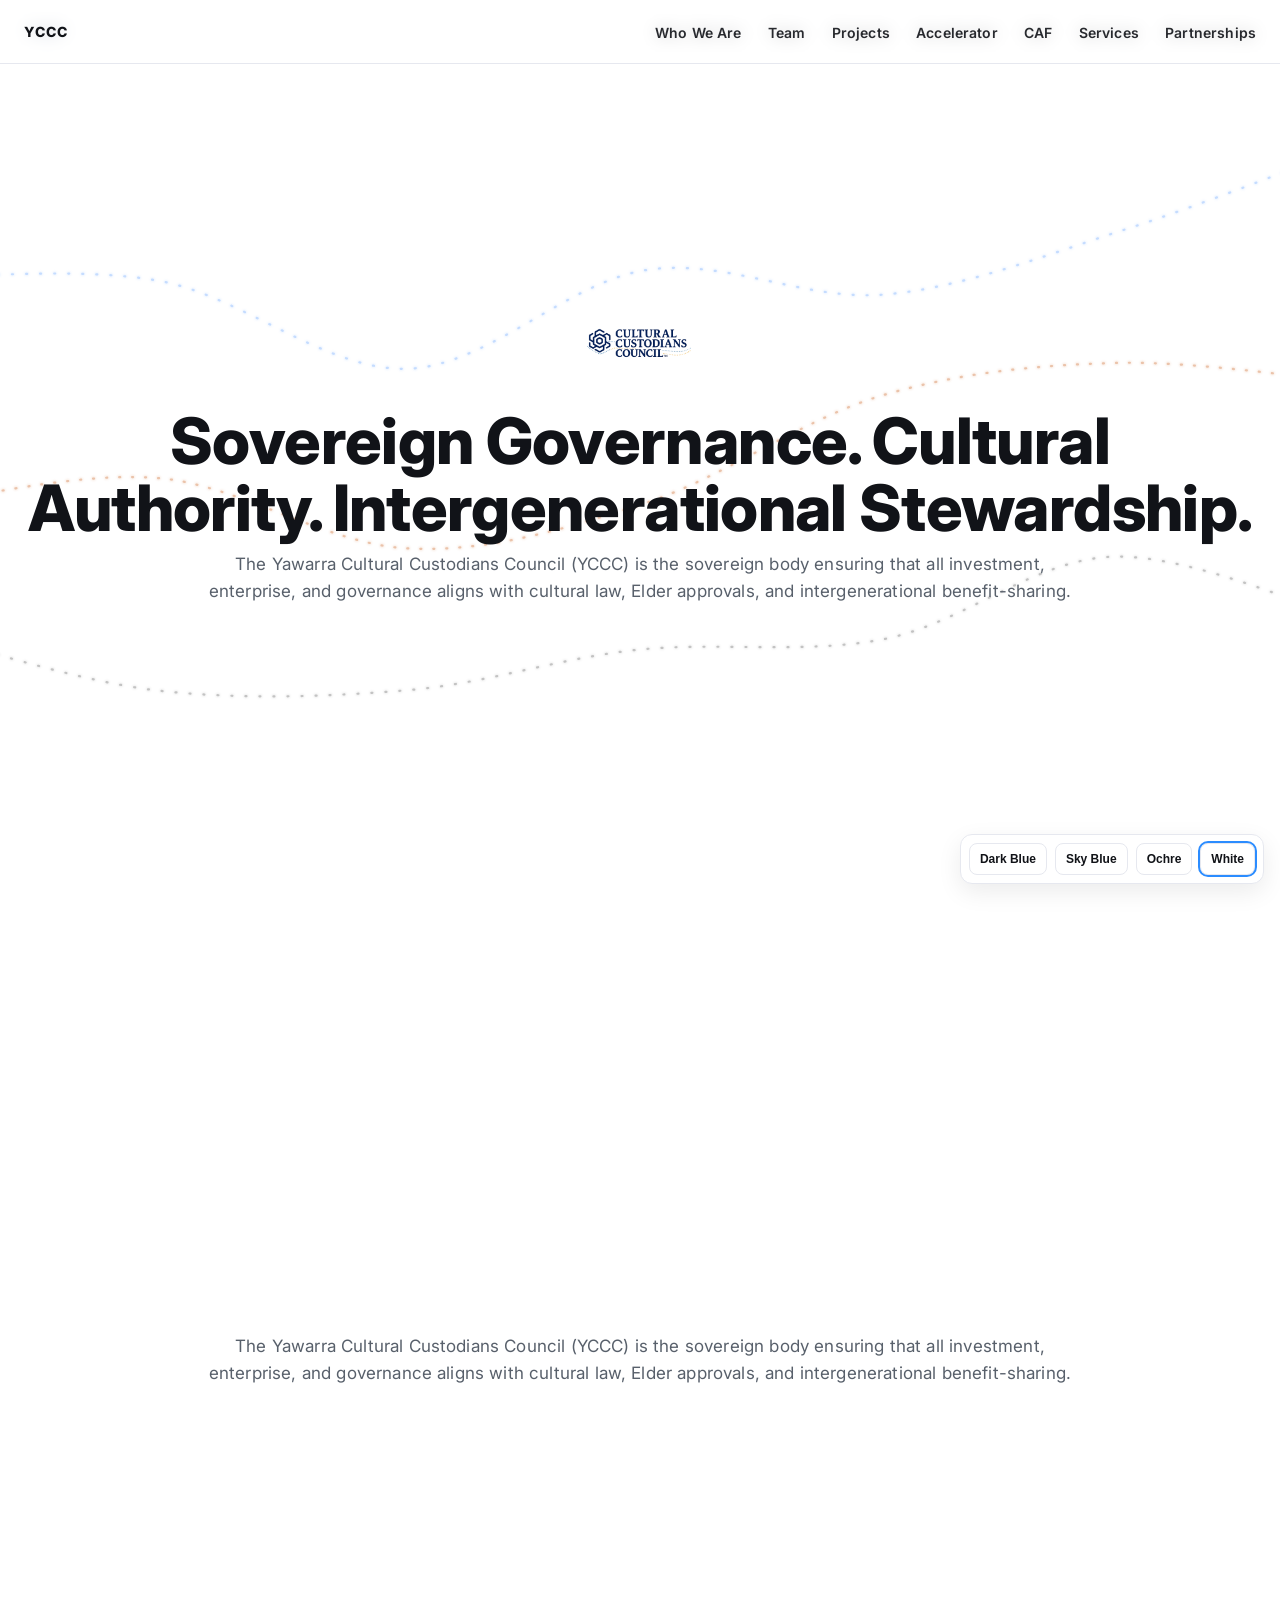
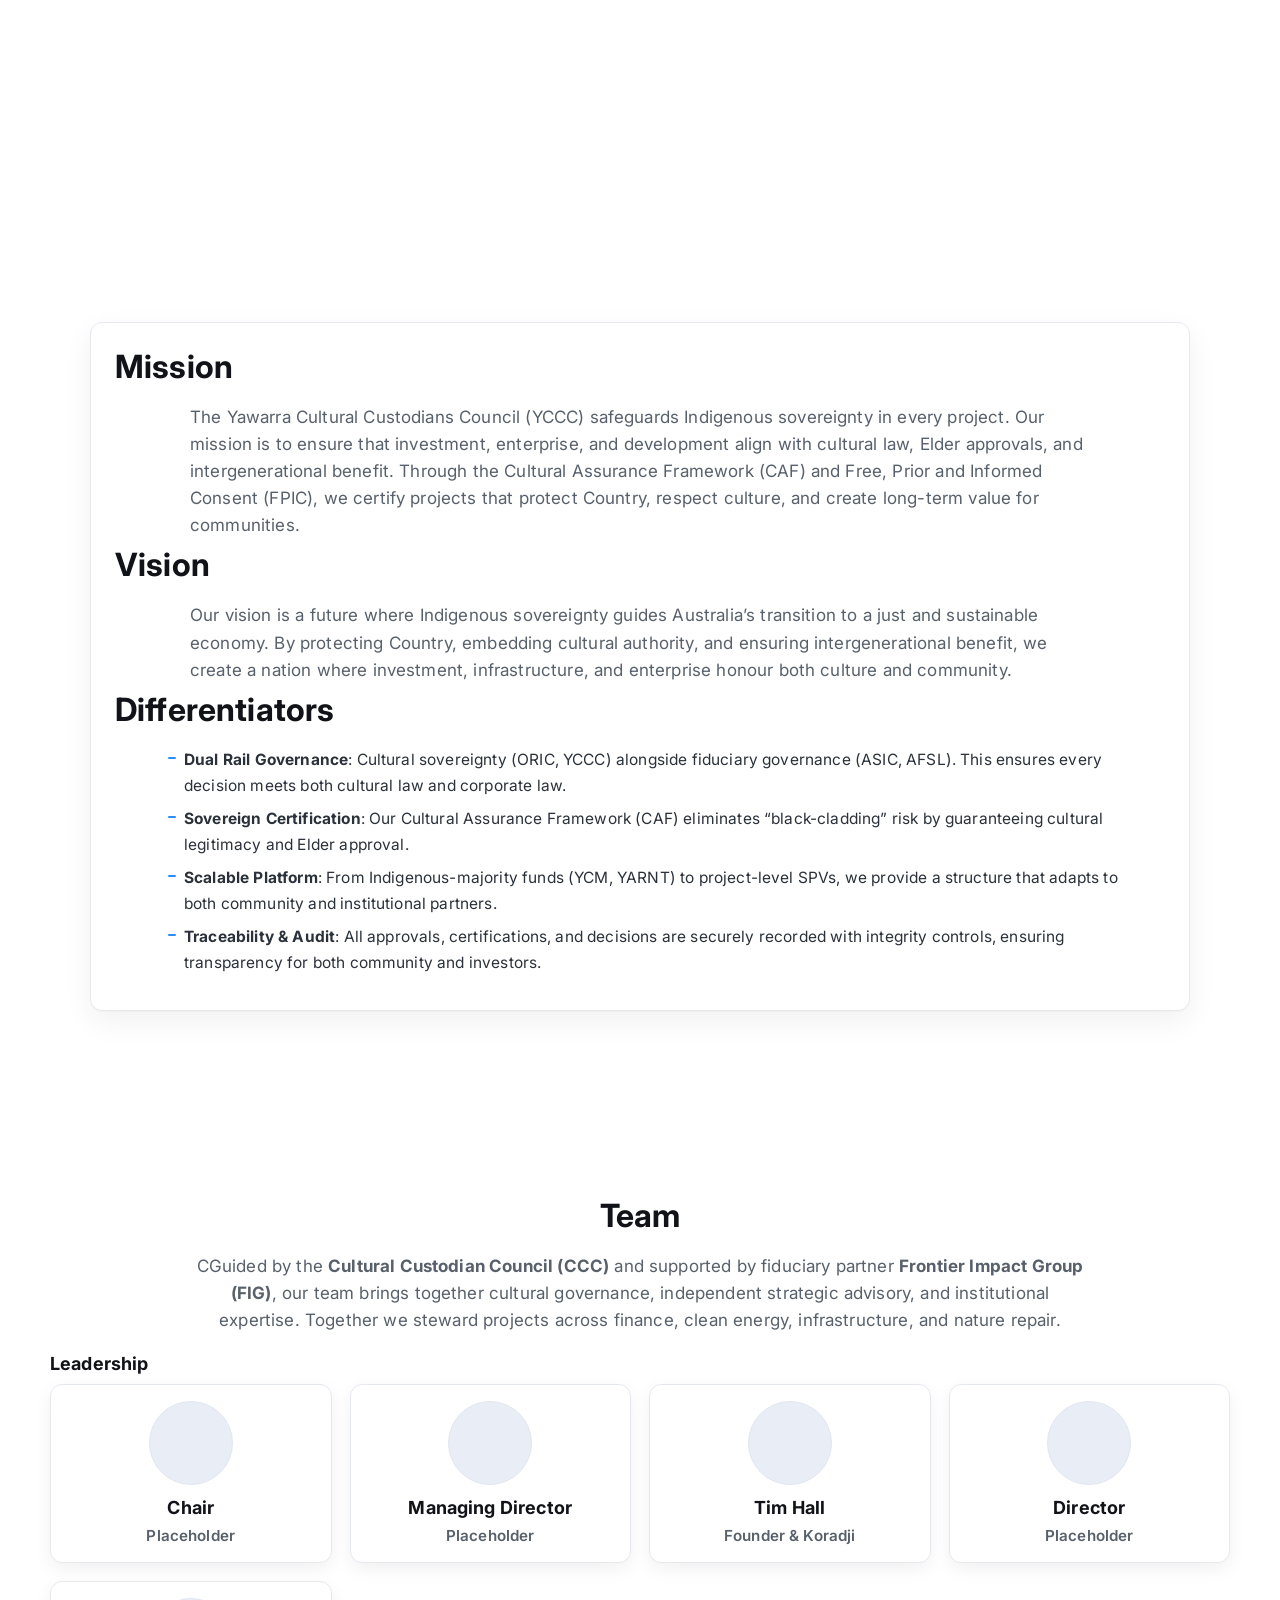
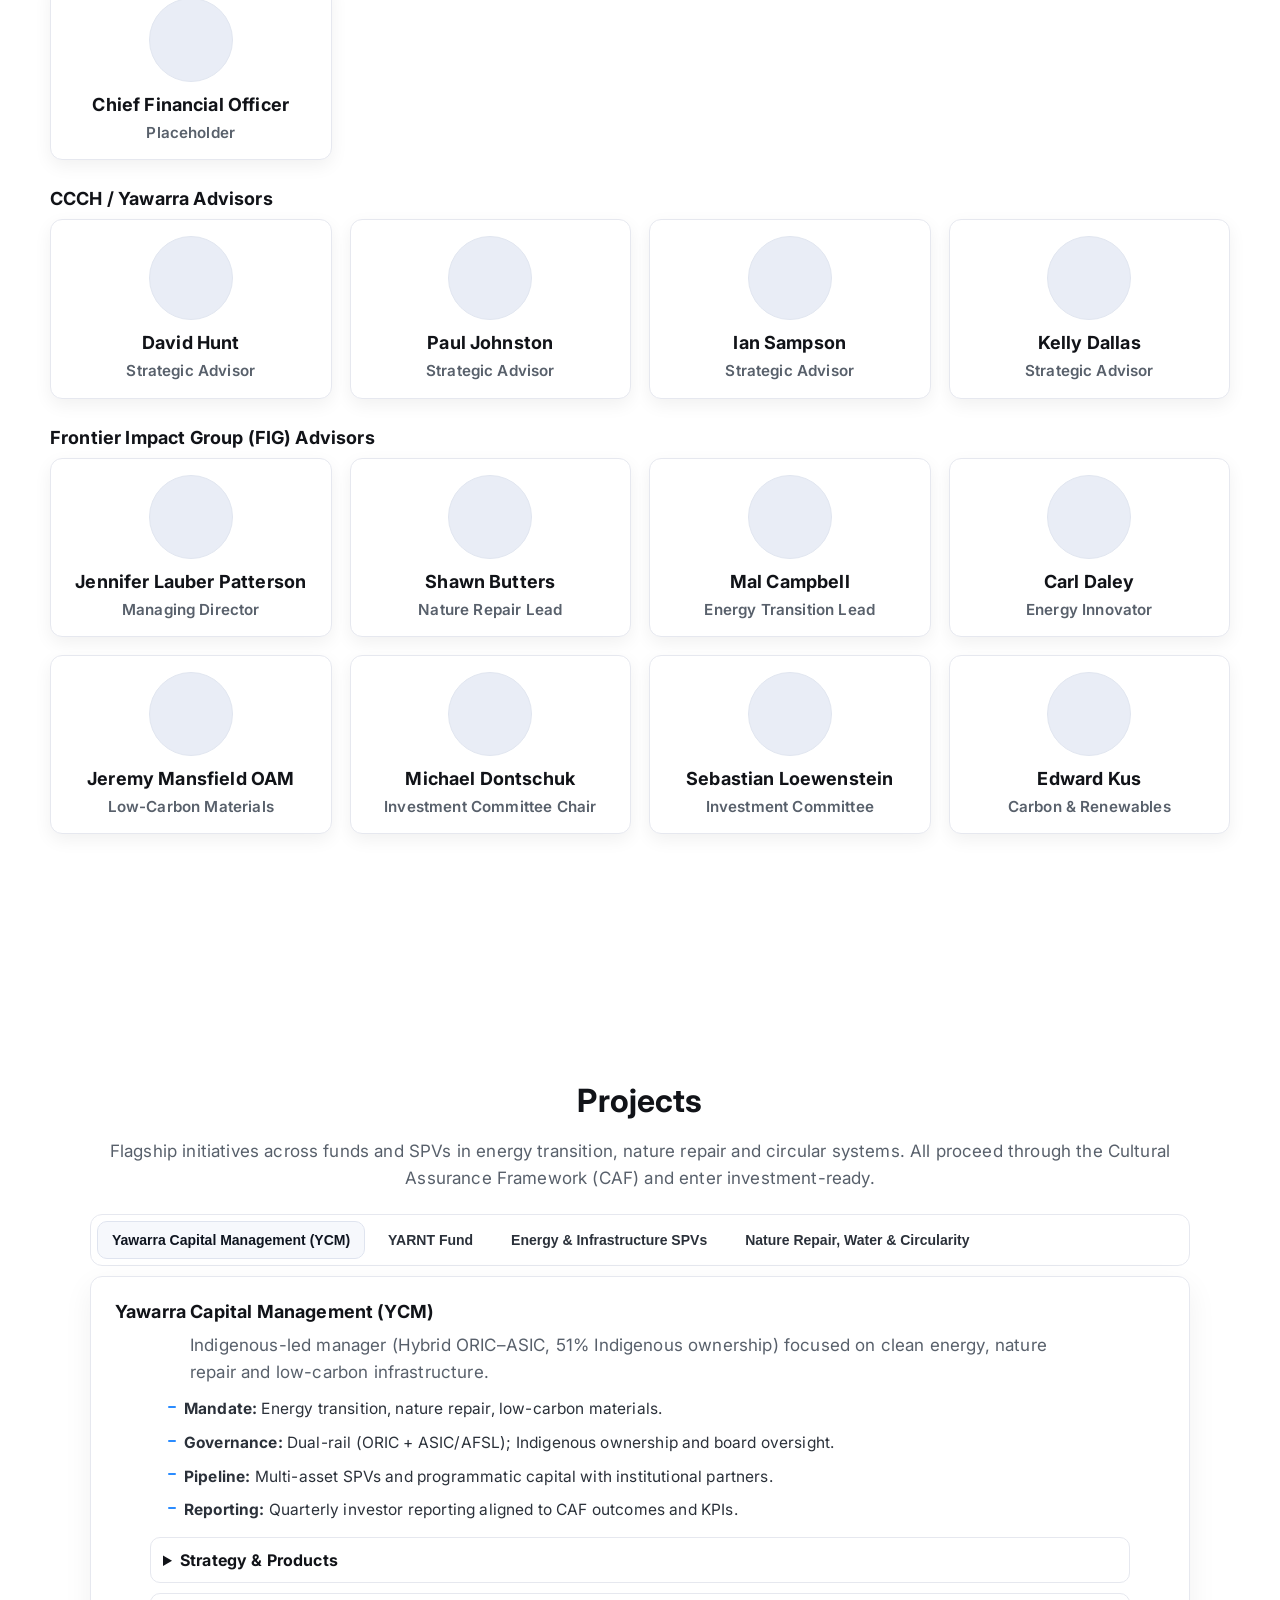
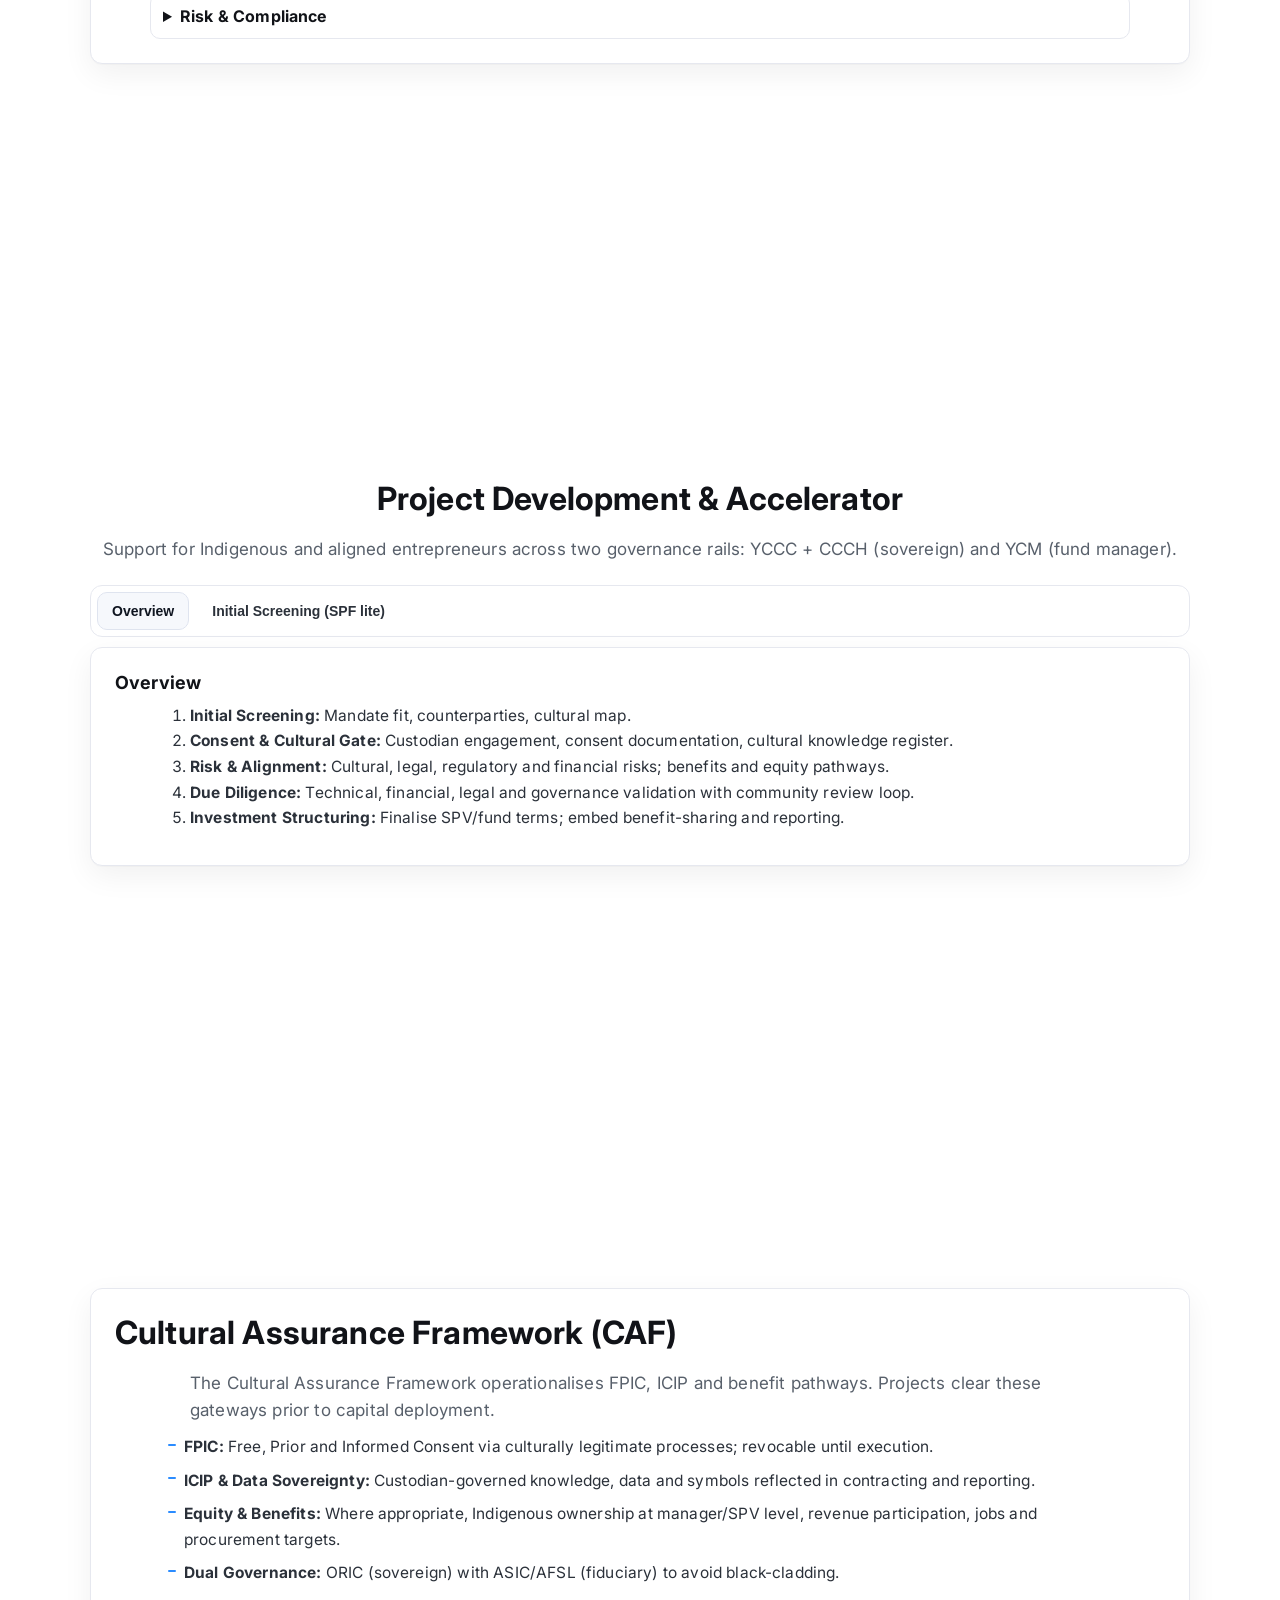
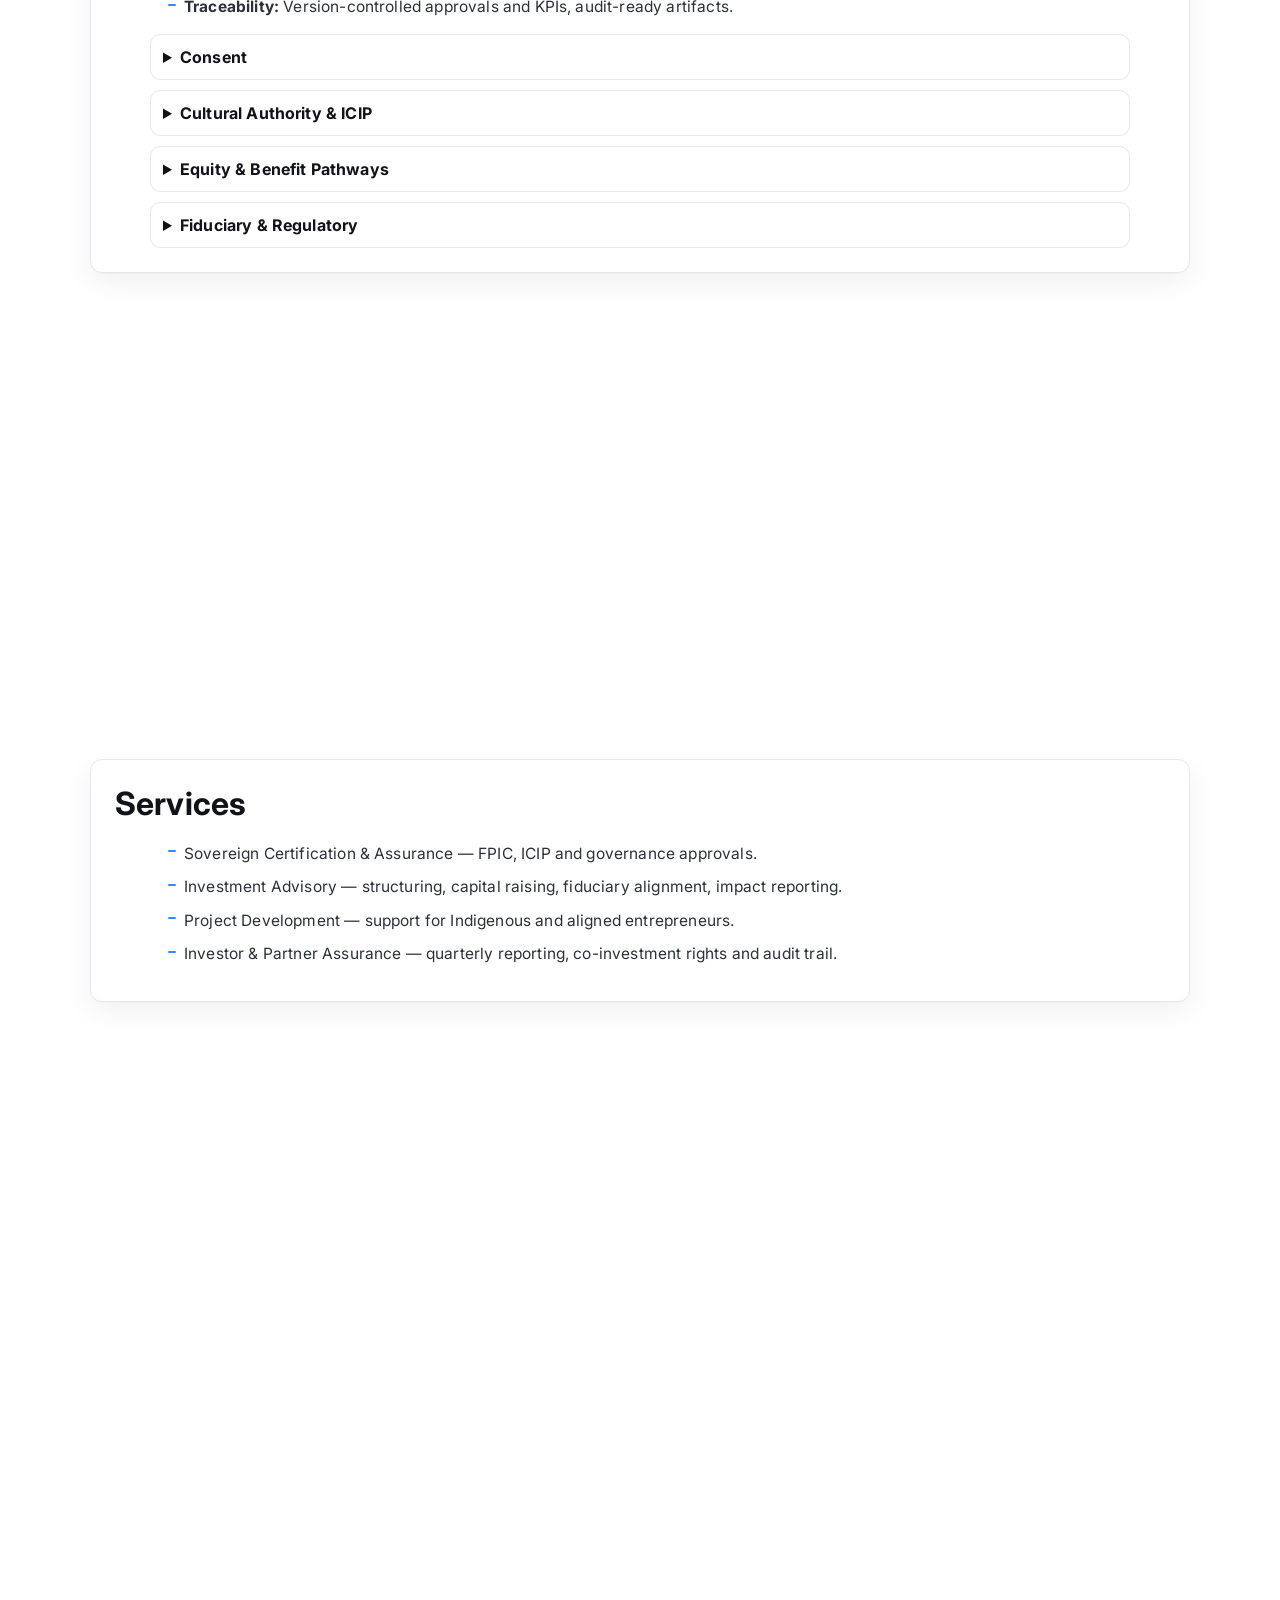
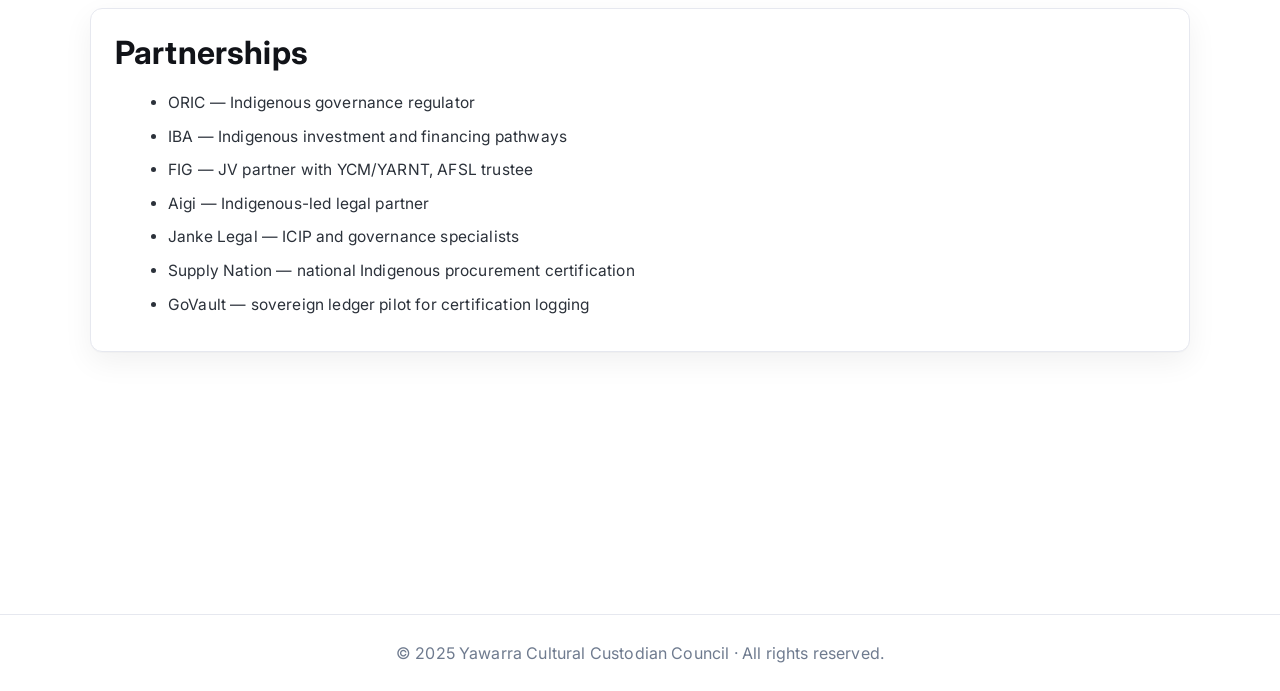
==== commit a26d26e8: "Update index.html" ====
--- a/index.html
+++ b/index.html
@@ -425,8 +425,6 @@
 
     <div>
 
-      <h1>Sovereign Governance. Cultural Authority. Intergenerational Stewardship.</h1>
-
       <p class="lead">The Yawarra Cultural Custodians Council (YCCC) is the sovereign body ensuring that 
 
         all investment, enterprise, and governance aligns with cultural law, Elder approvals, 
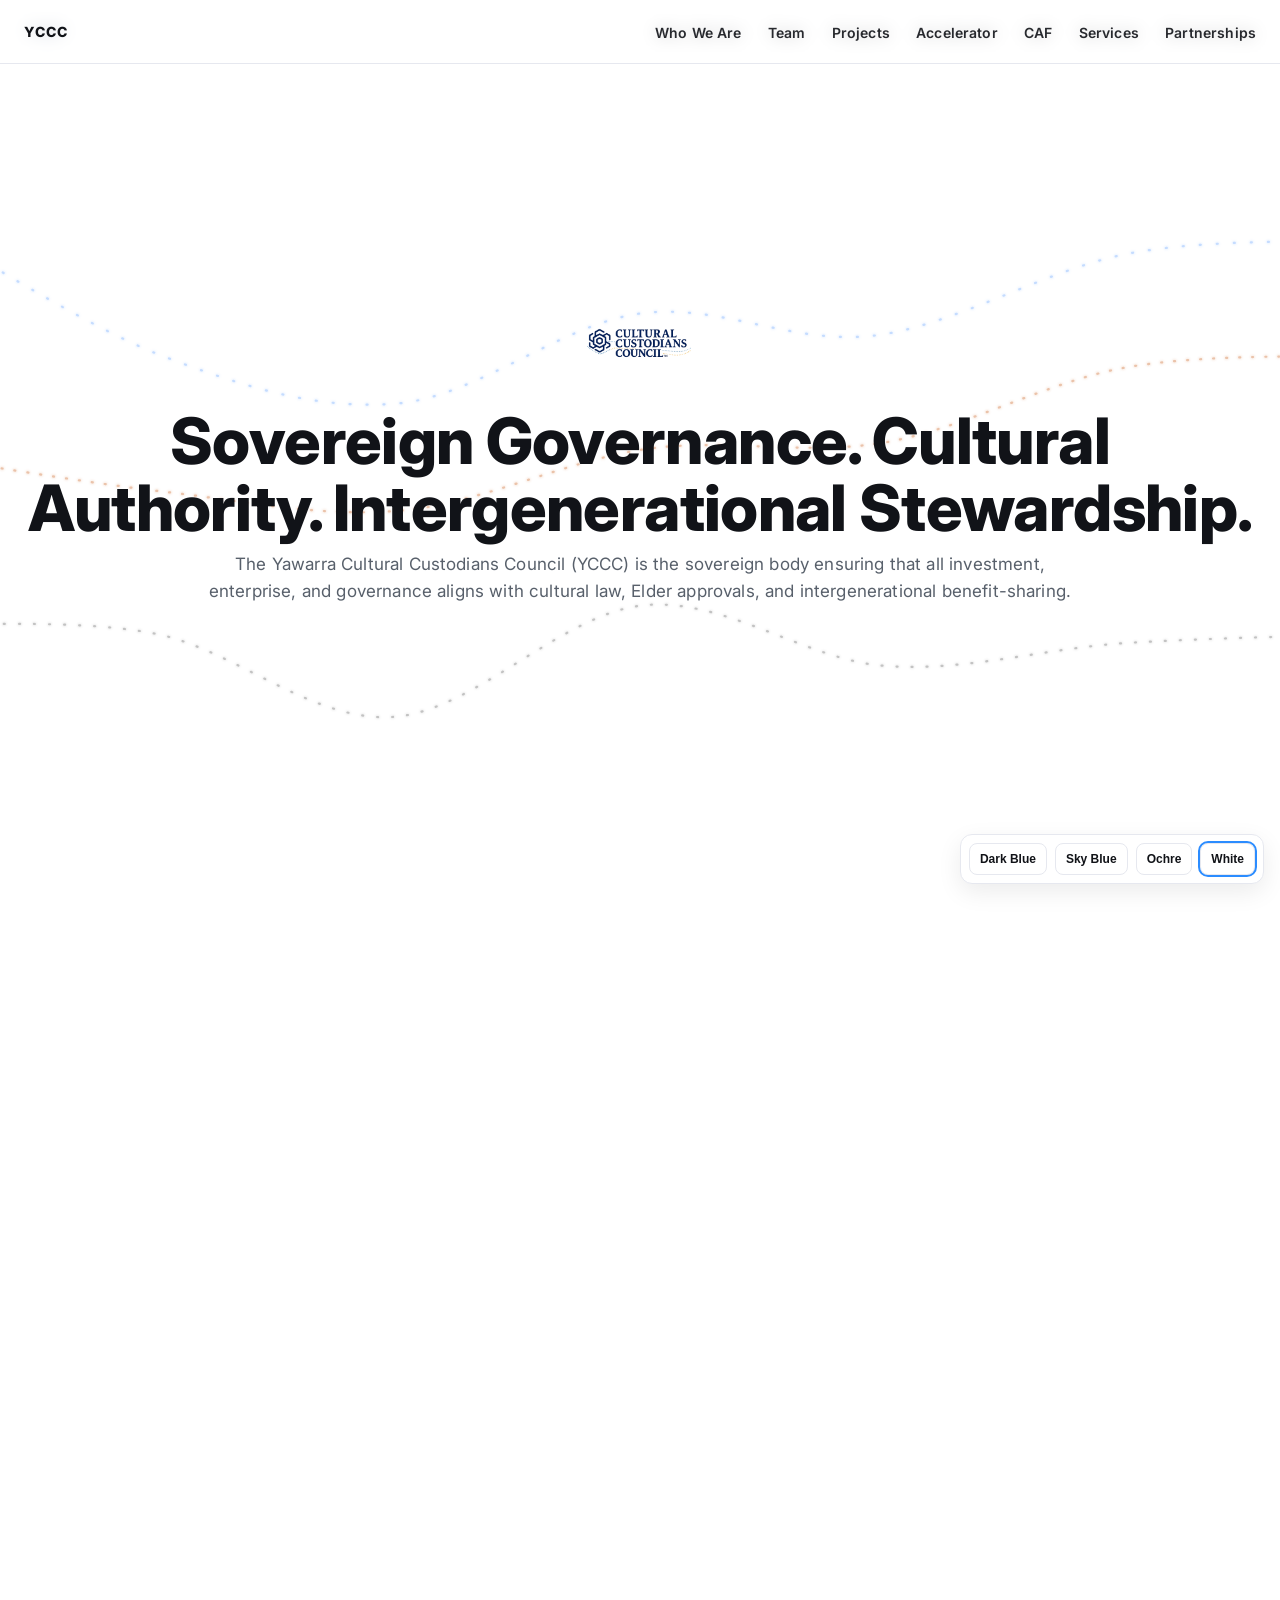
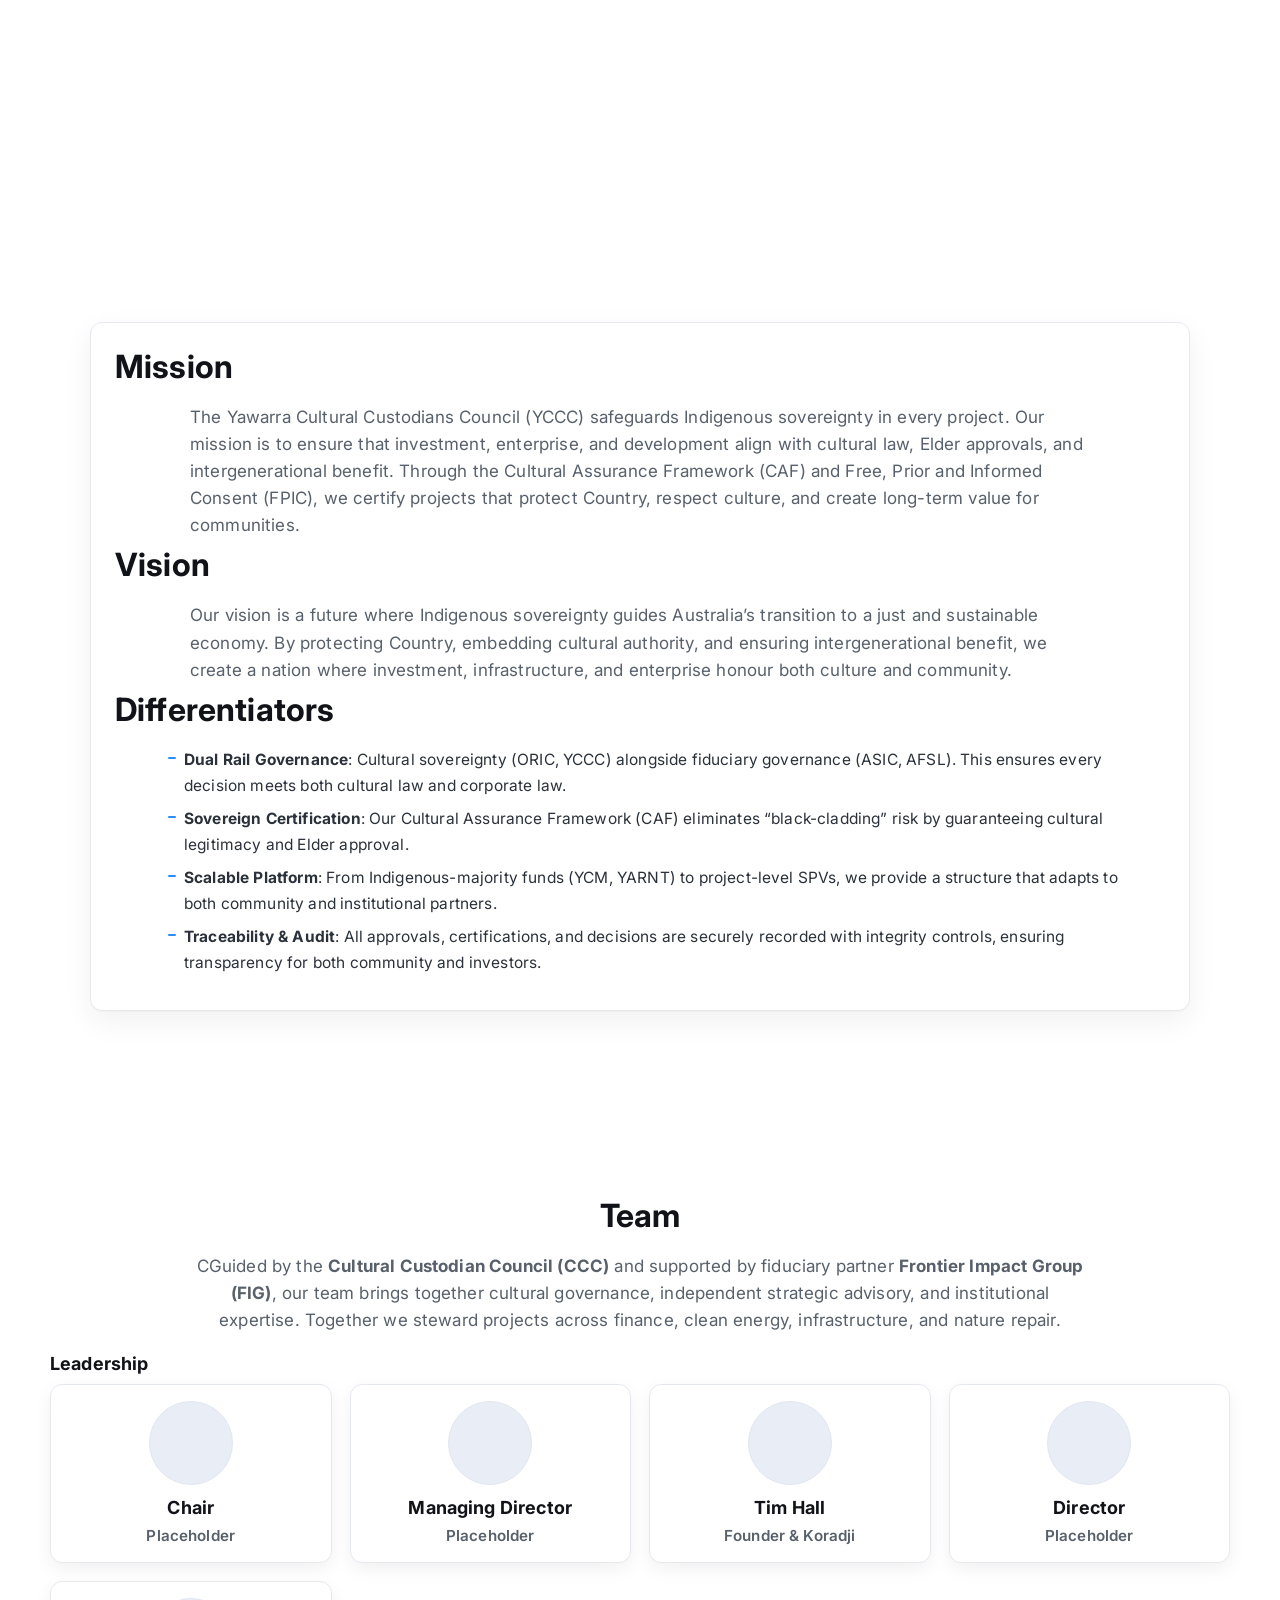
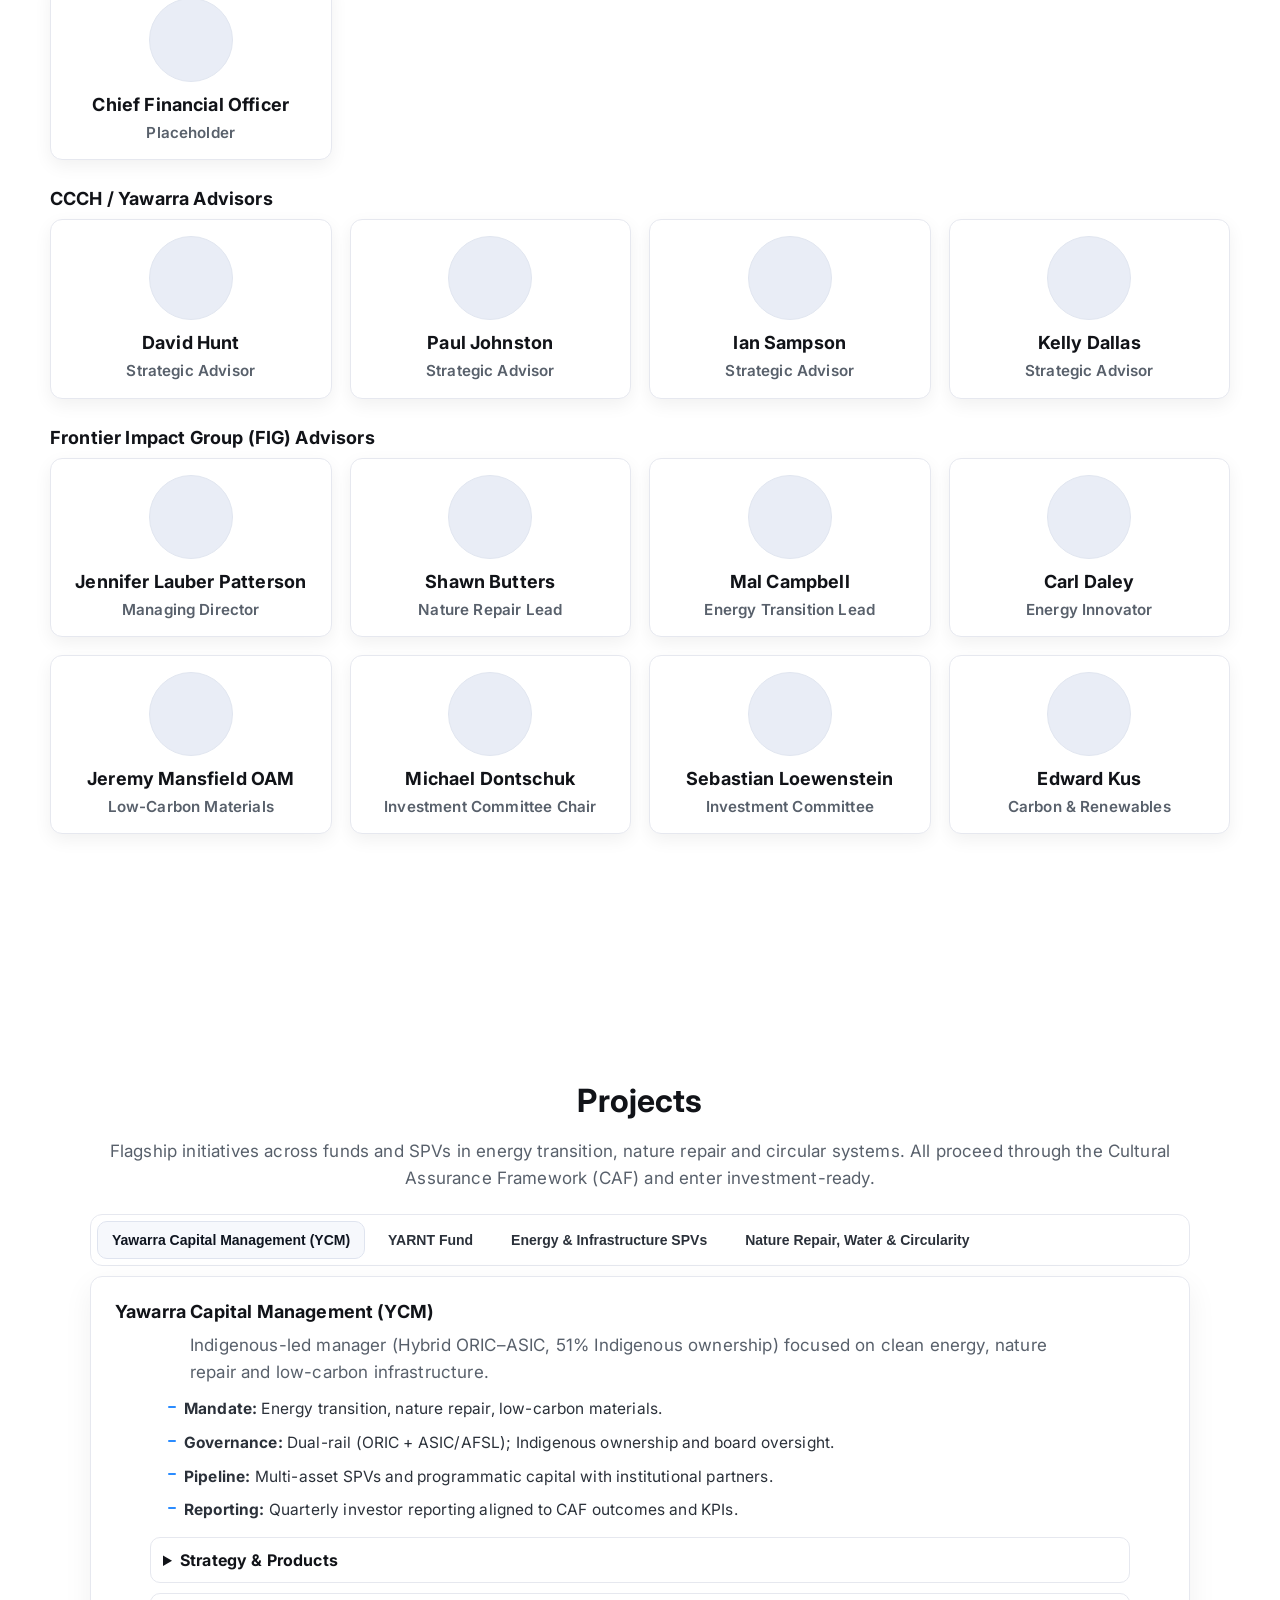
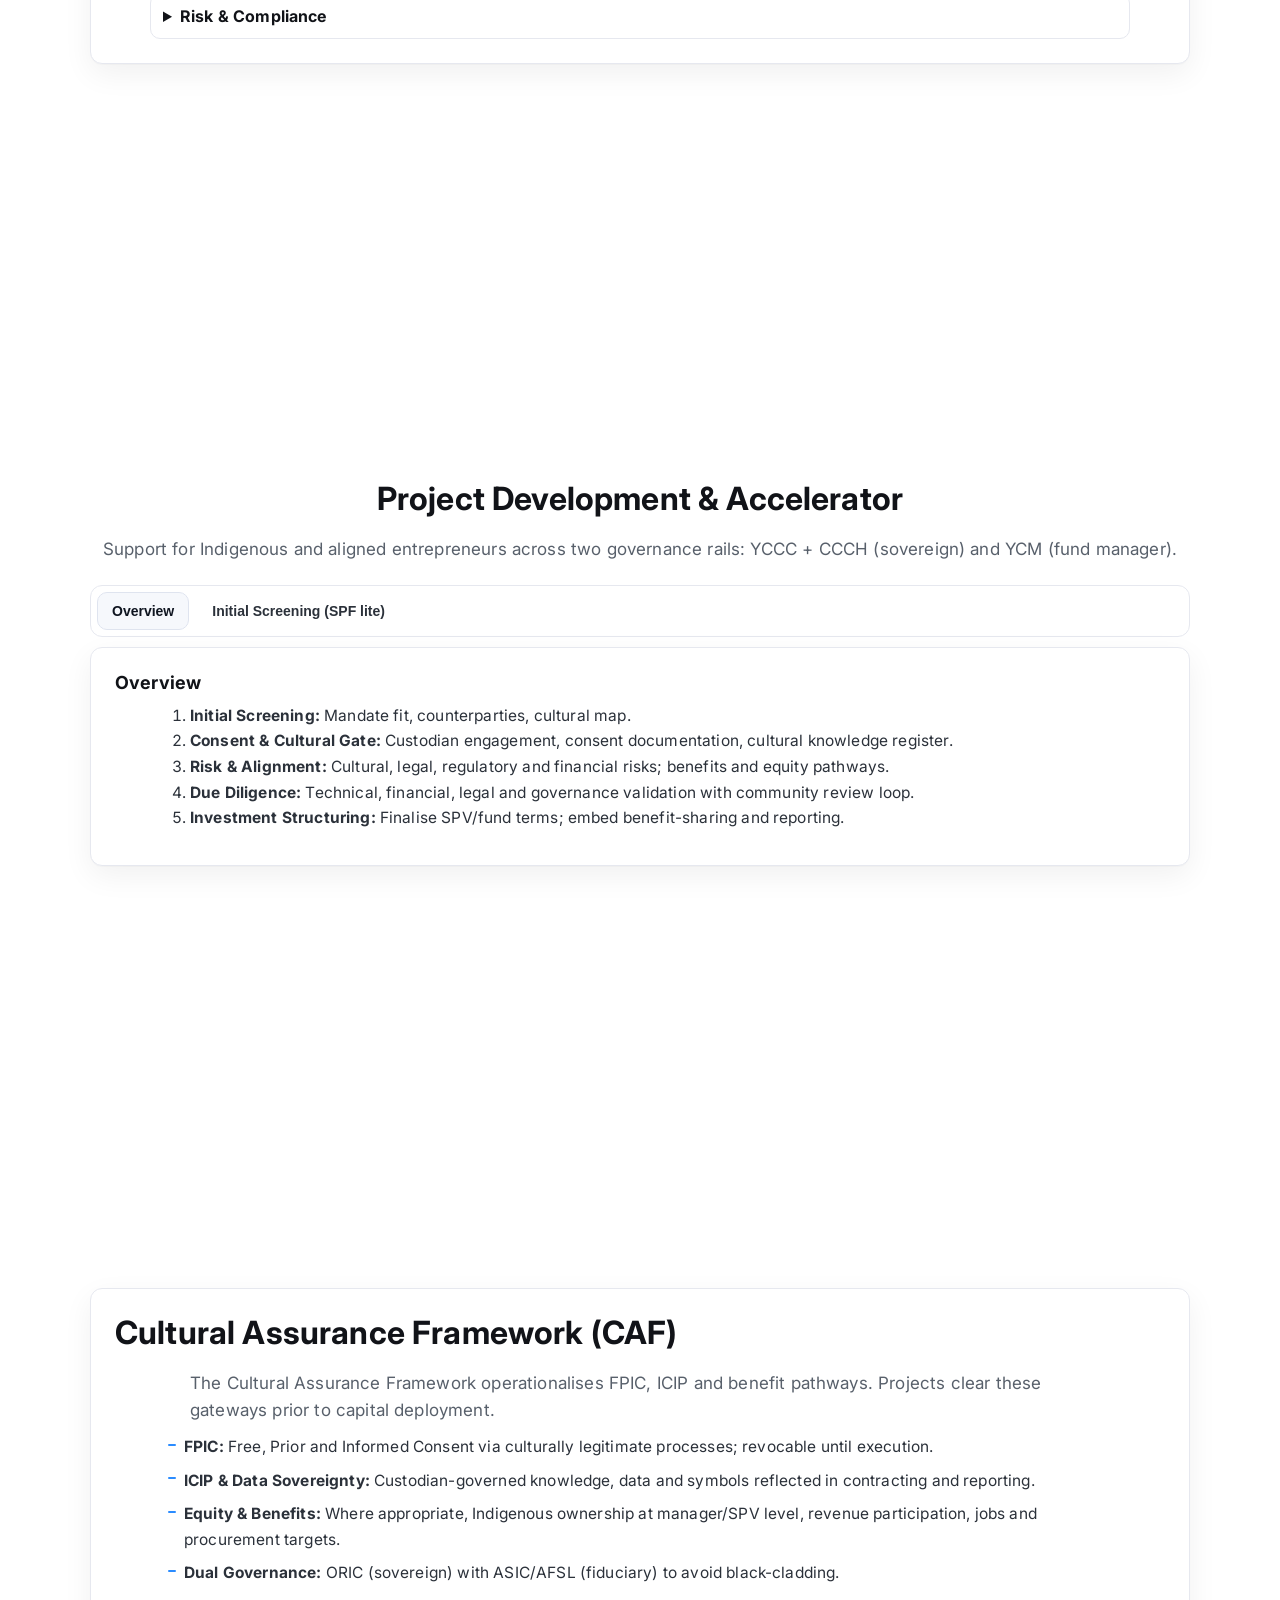
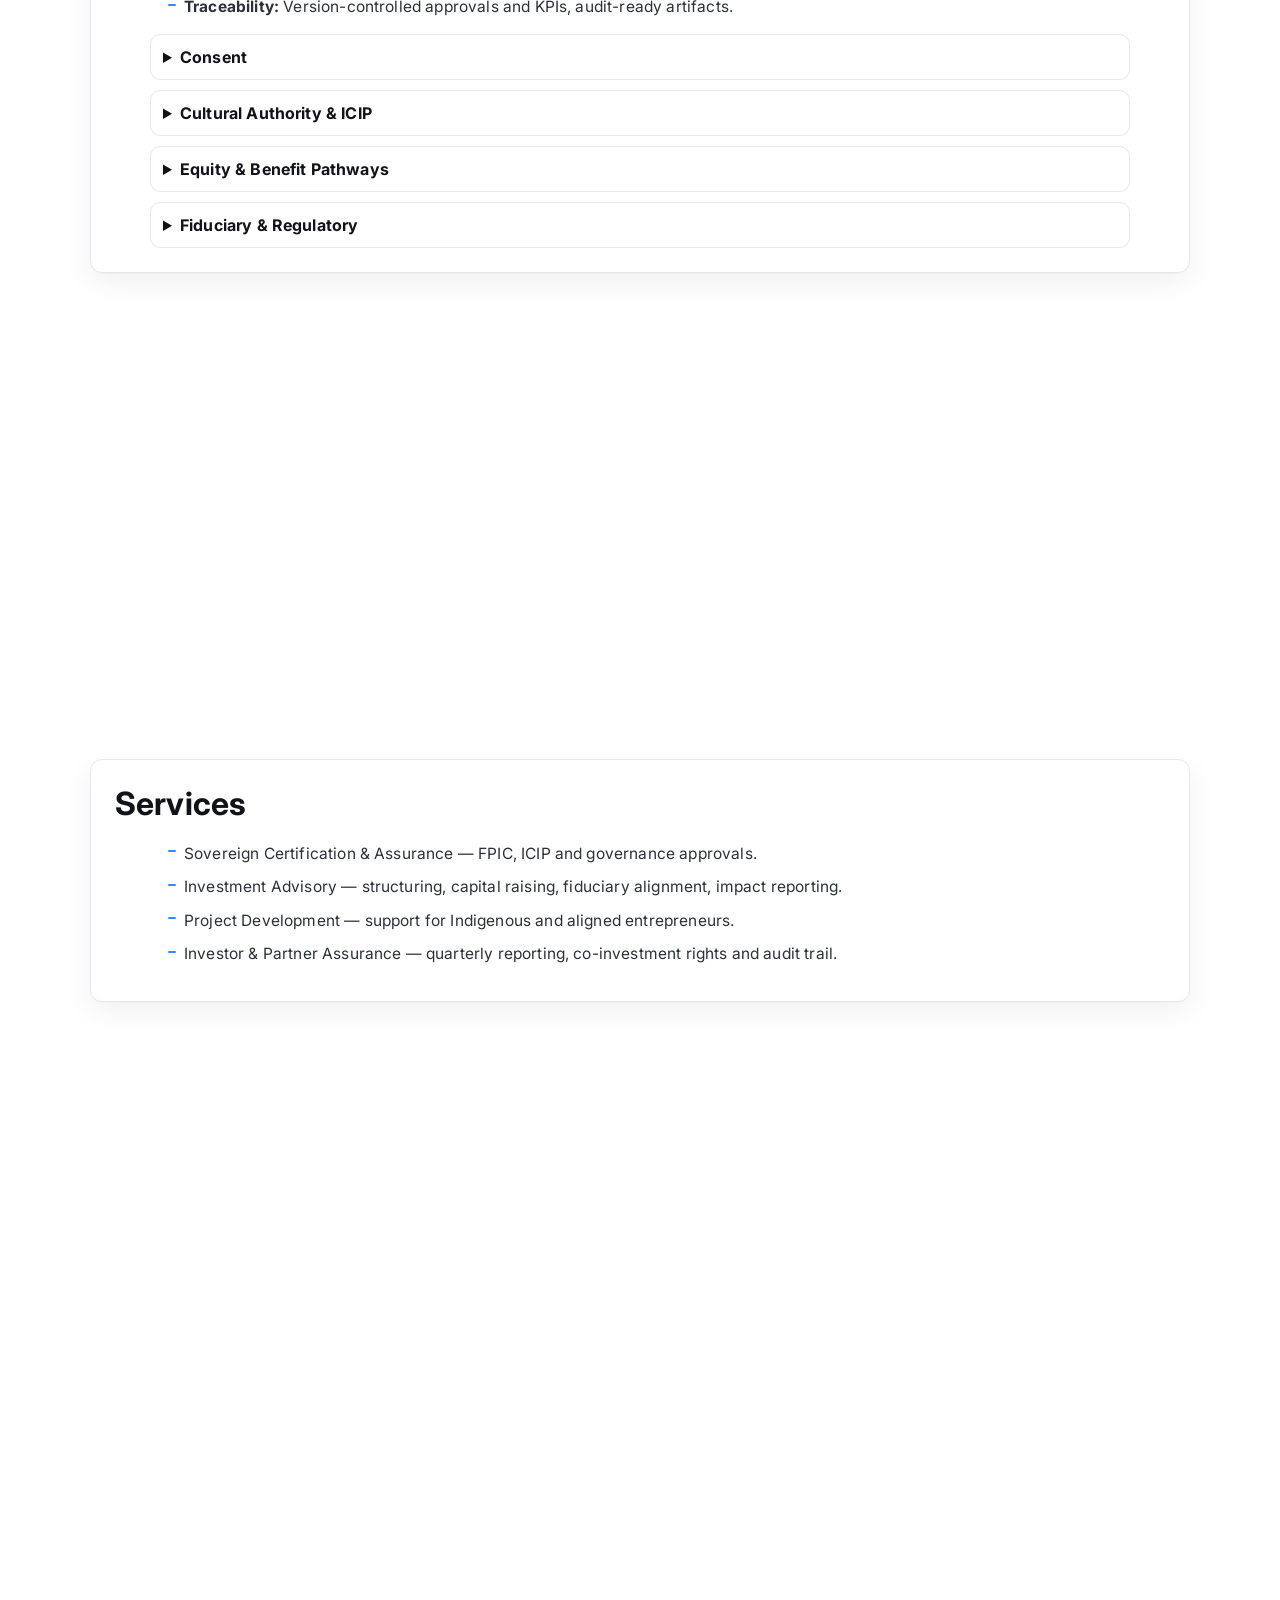
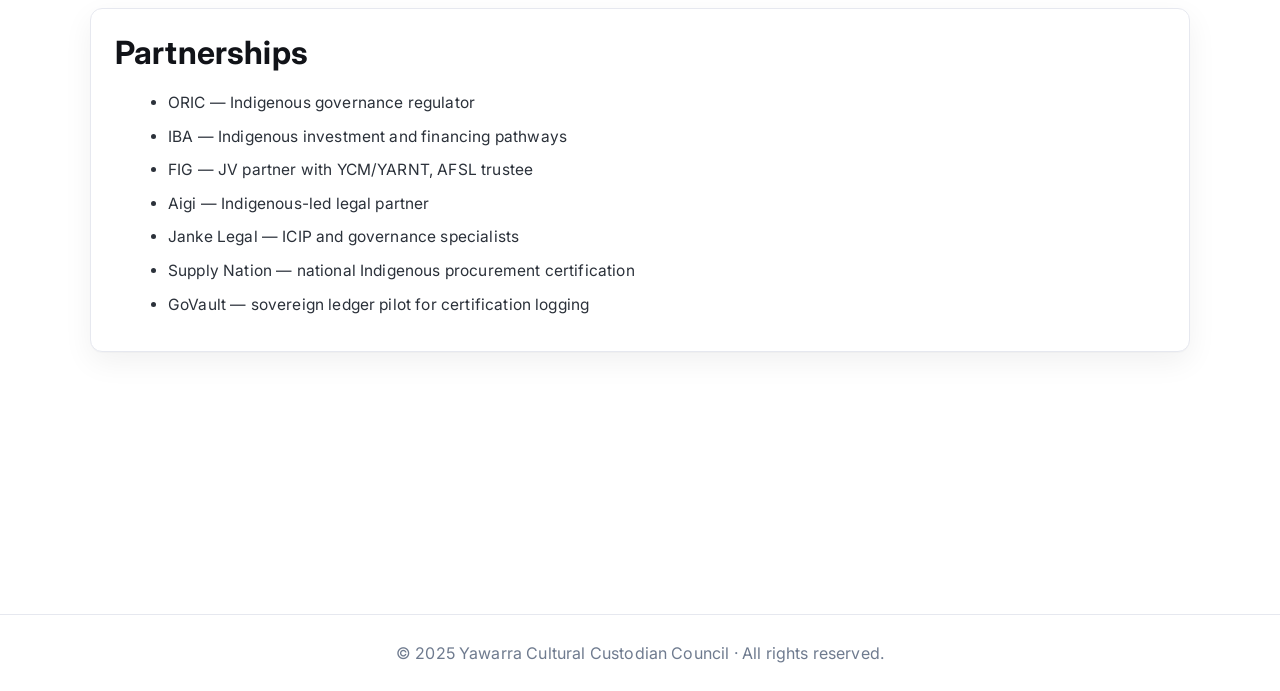
==== commit 21e88ea6: "Update index.html" ====
--- a/index.html
+++ b/index.html
@@ -425,14 +425,6 @@
 
     <div>
 
-      <p class="lead">The Yawarra Cultural Custodians Council (YCCC) is the sovereign body ensuring that 
-
-        all investment, enterprise, and governance aligns with cultural law, Elder approvals, 
-
-        and intergenerational benefit-sharing. 
-        
-        </p>
-
     </div>
 
   </section>
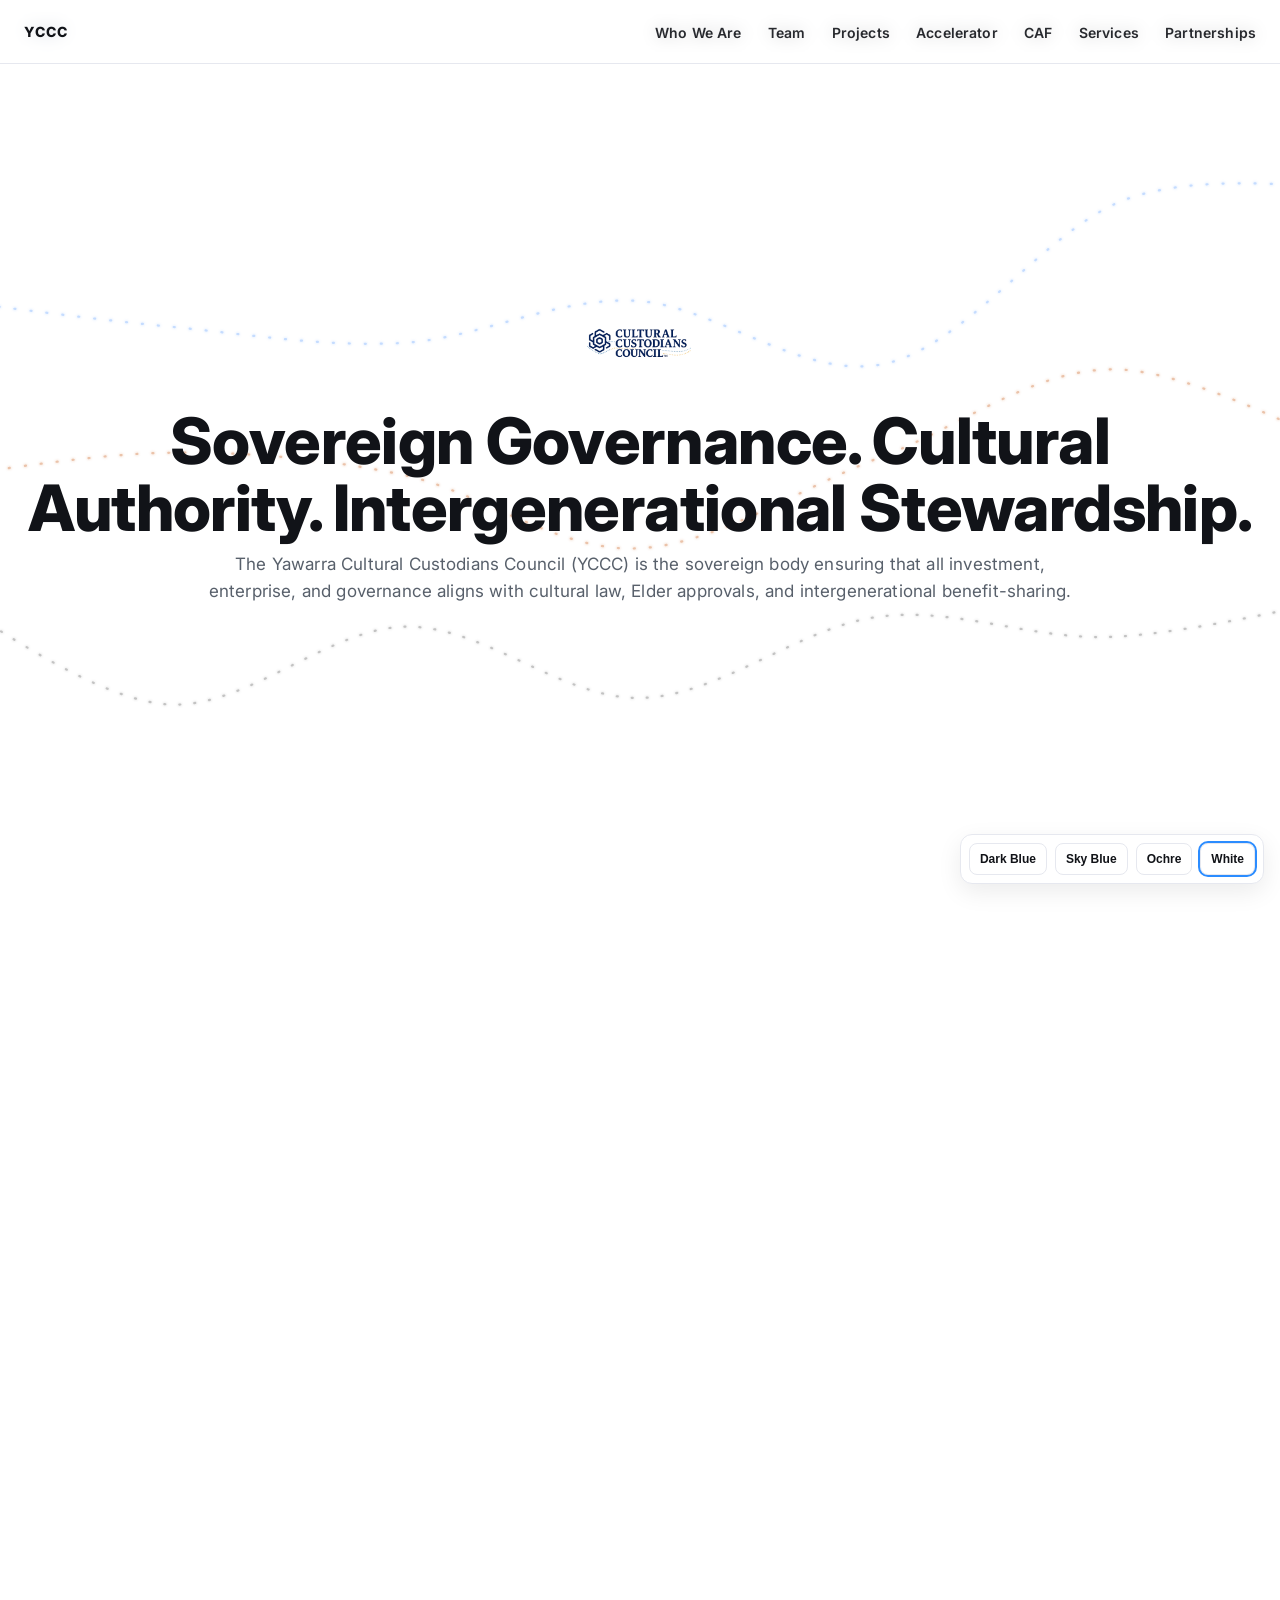
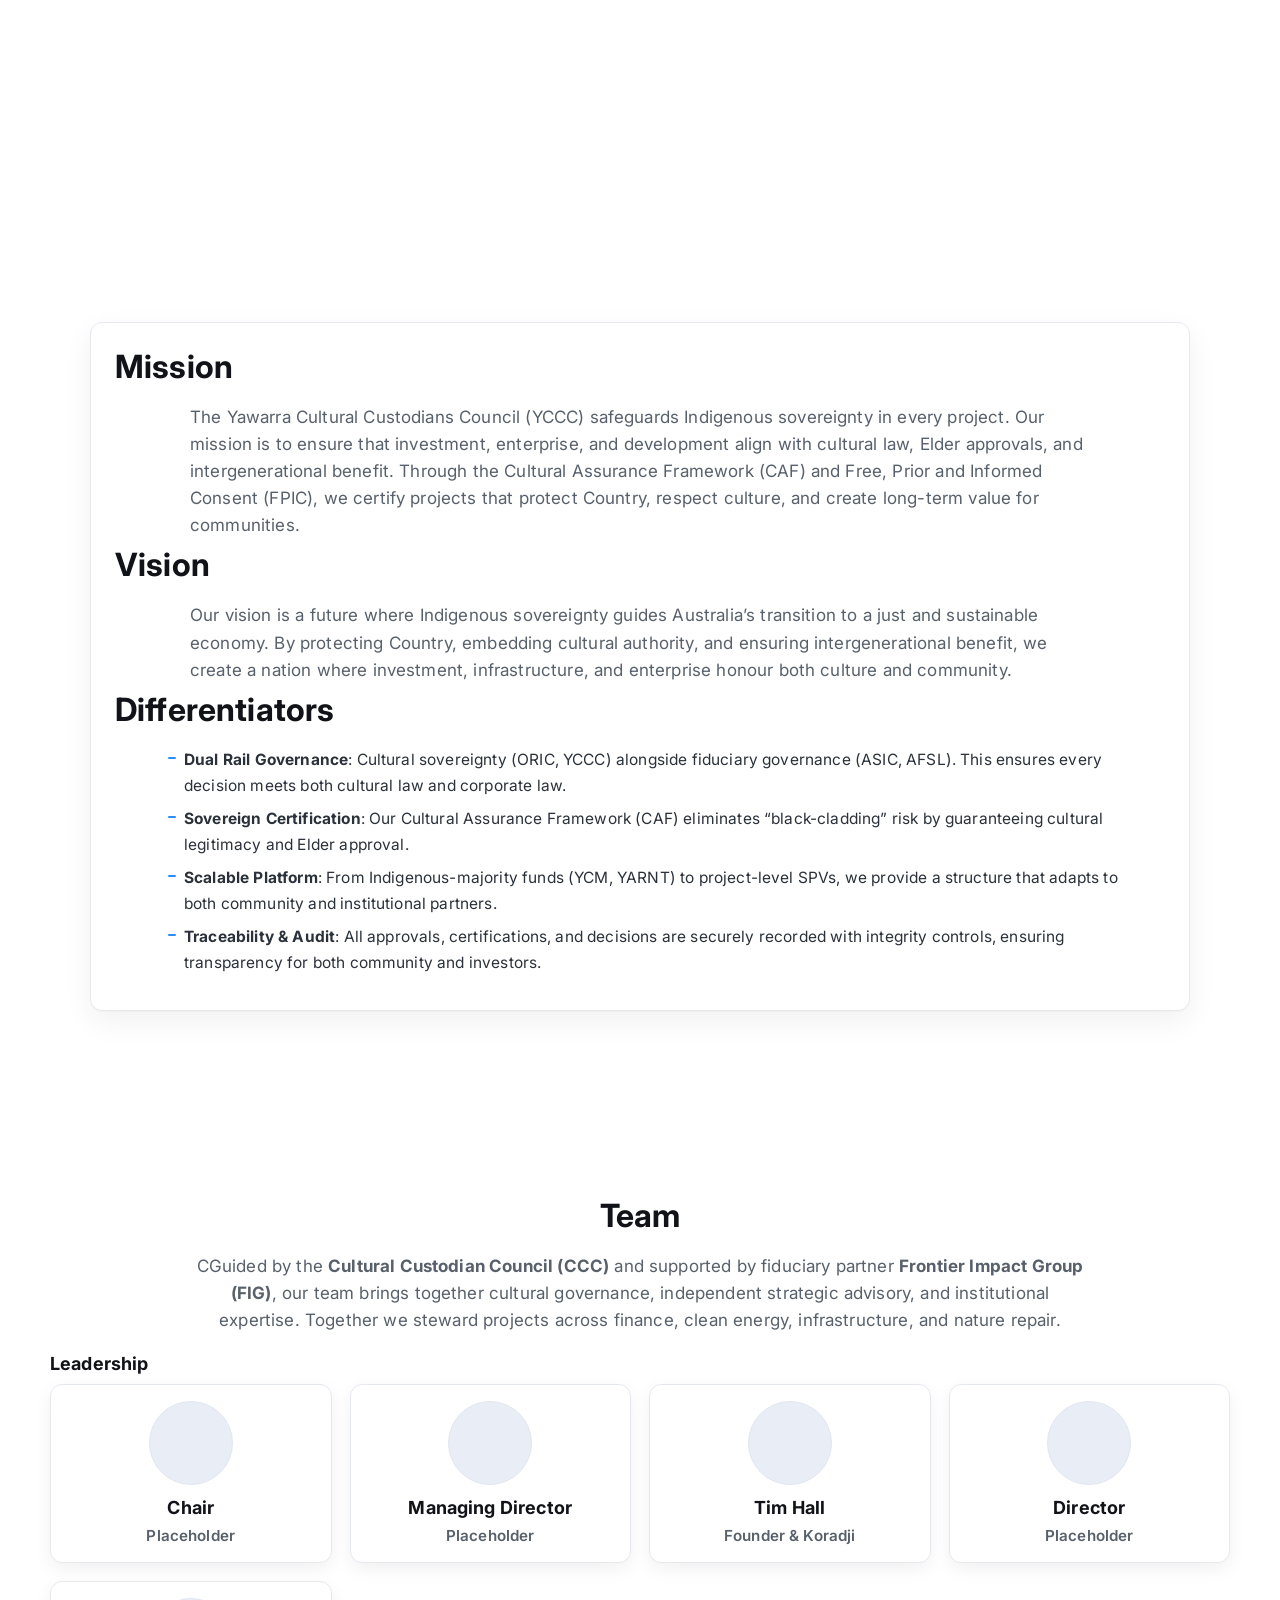
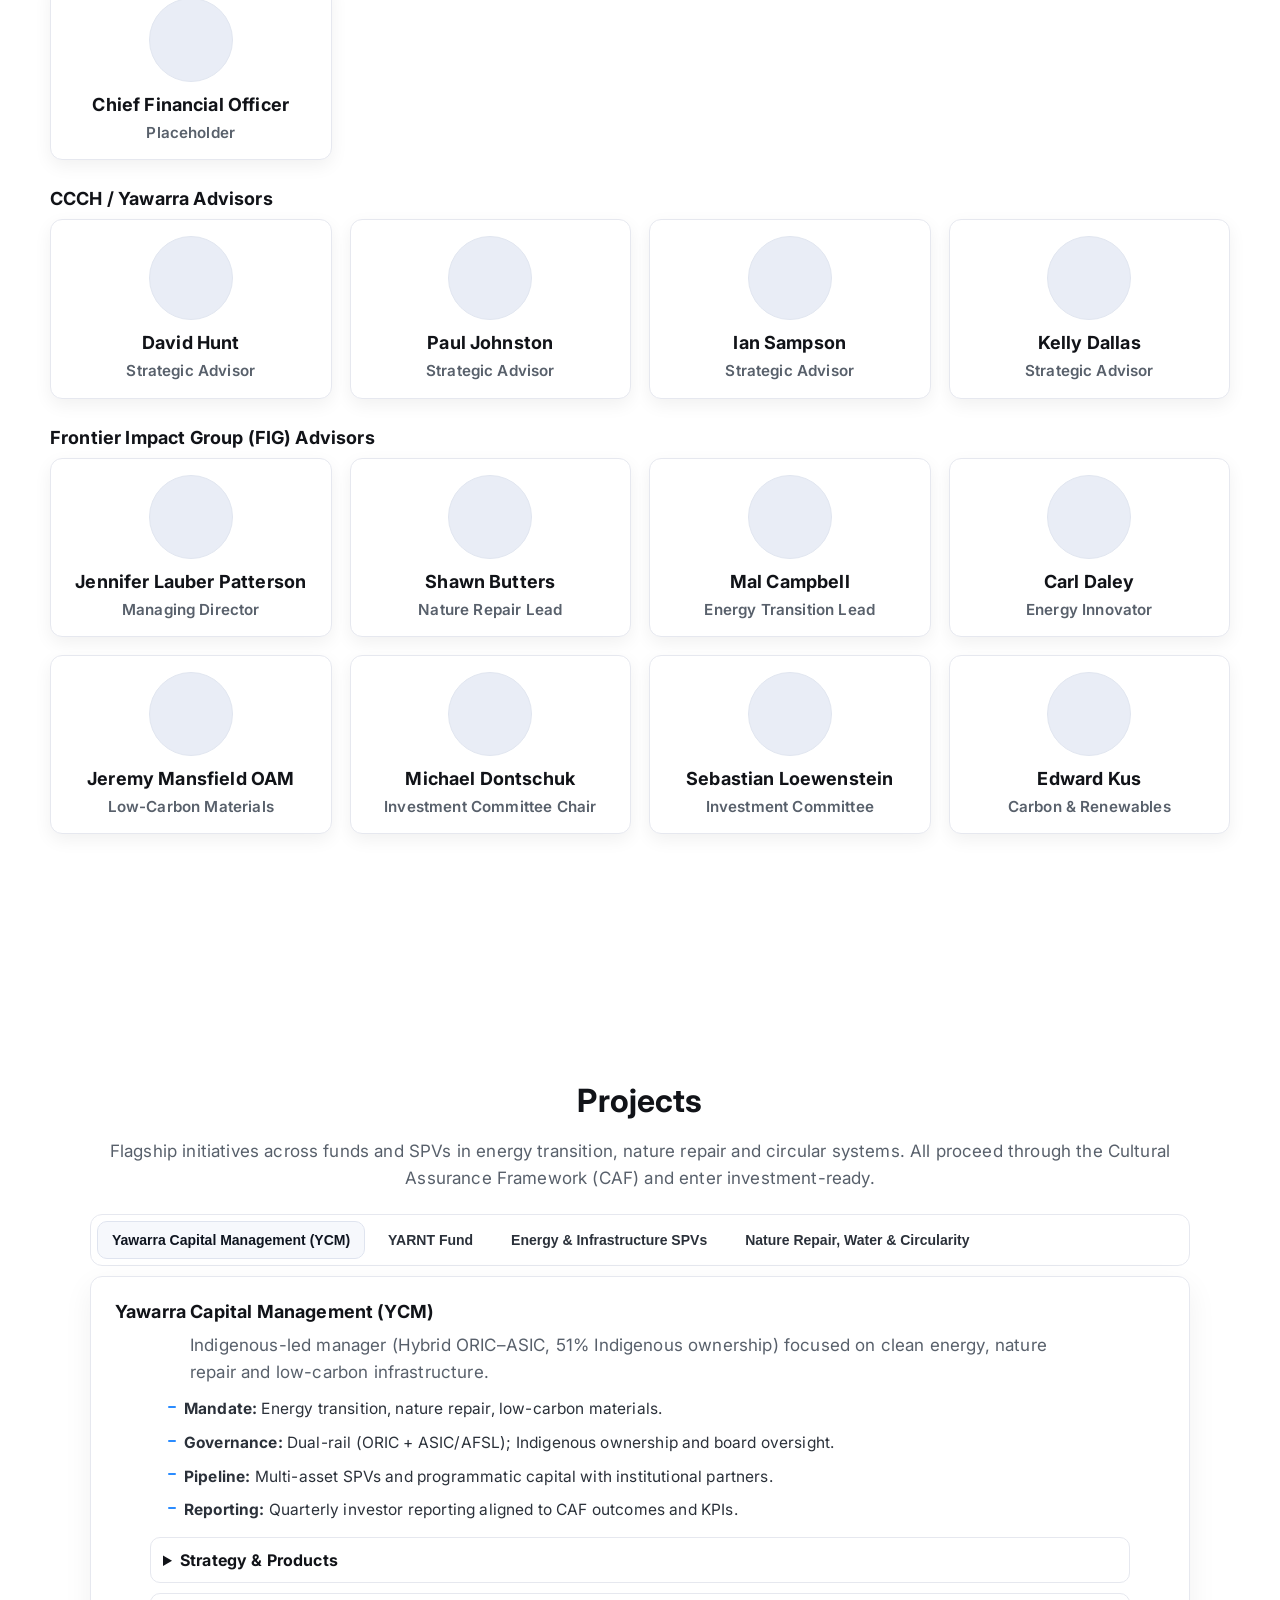
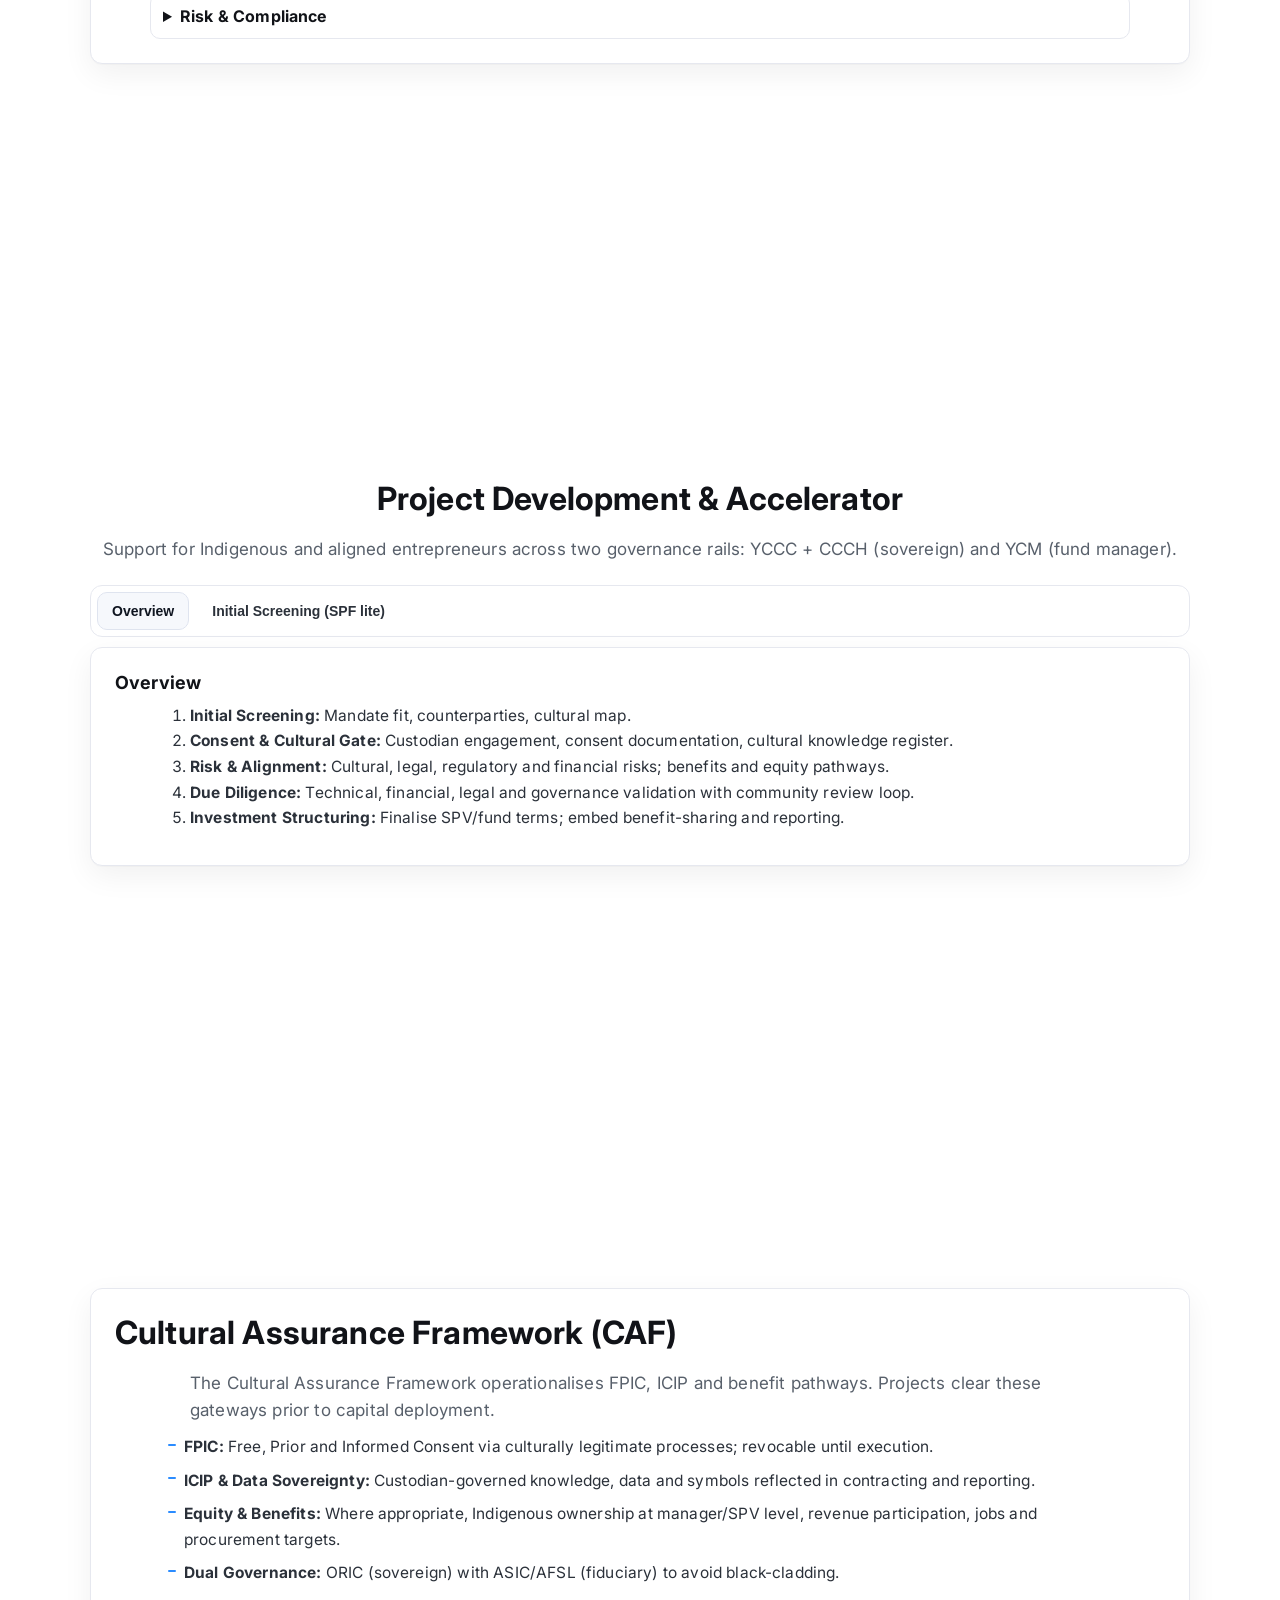
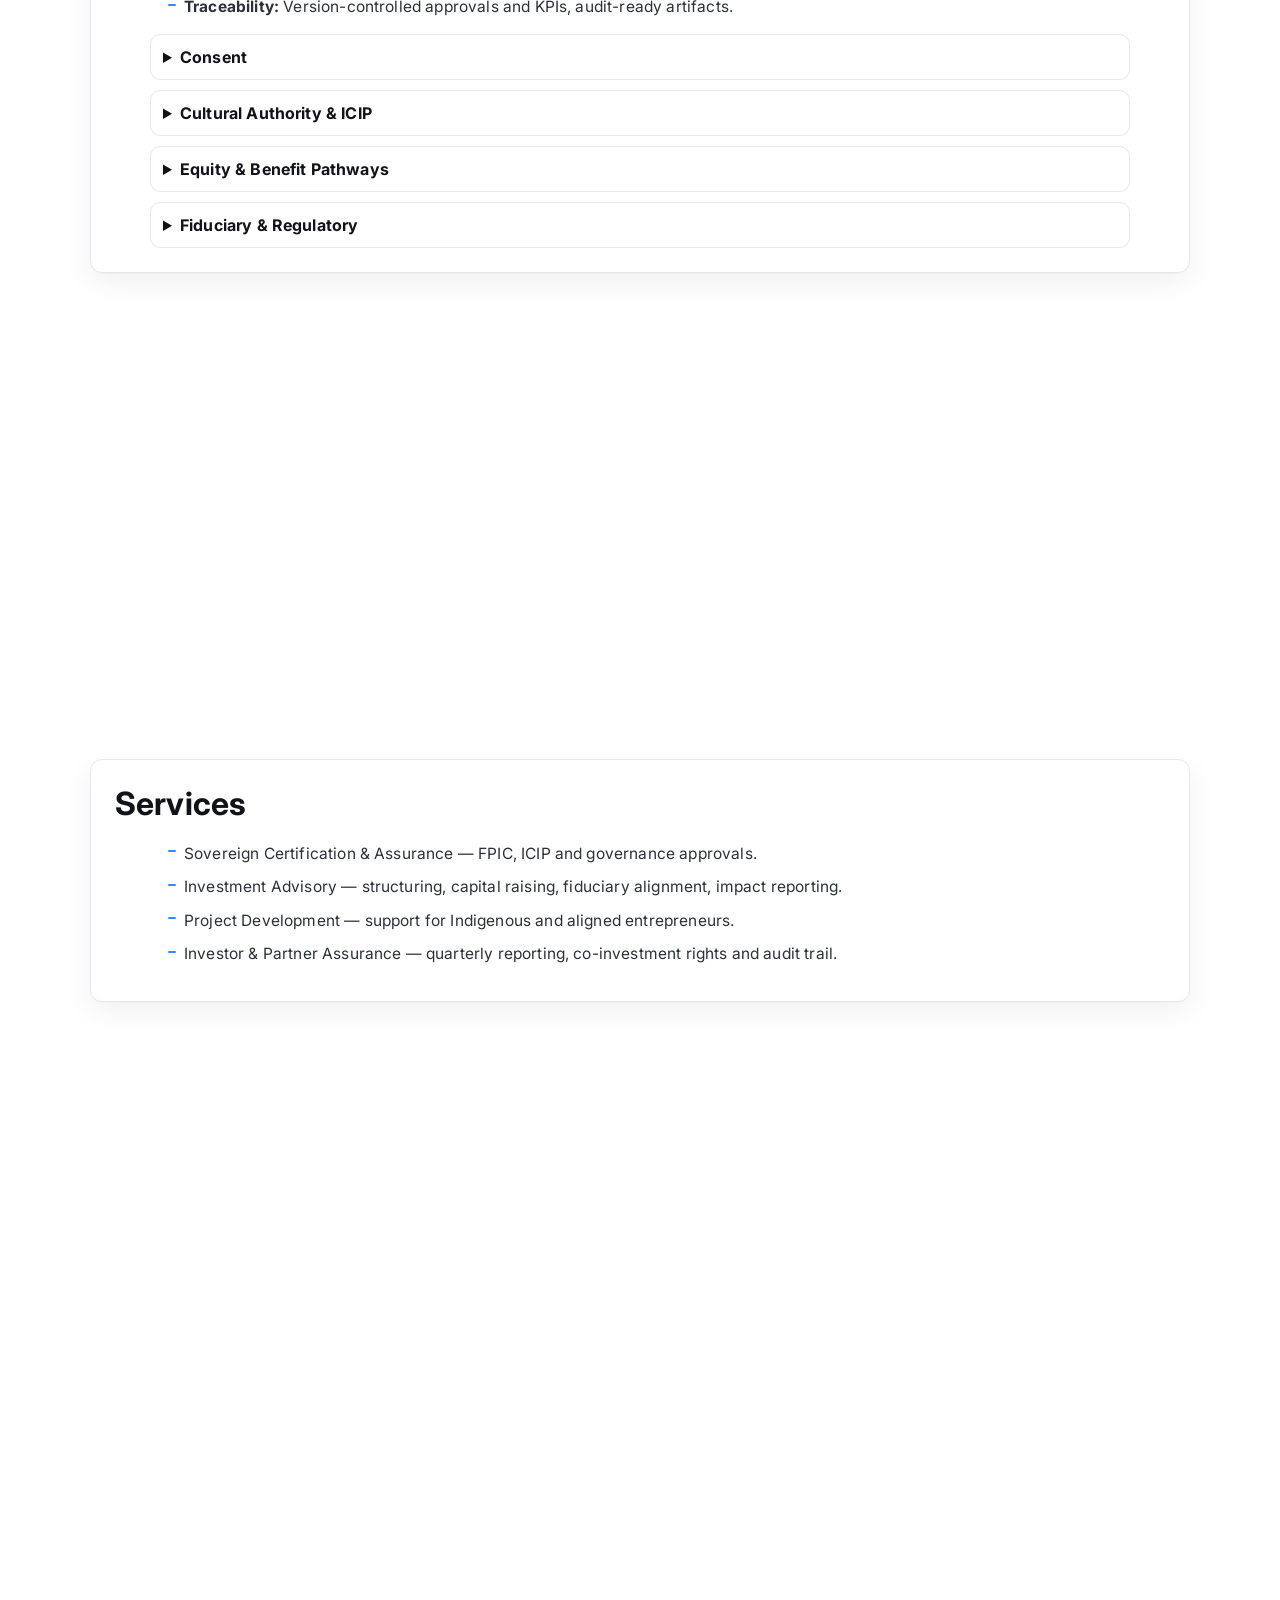
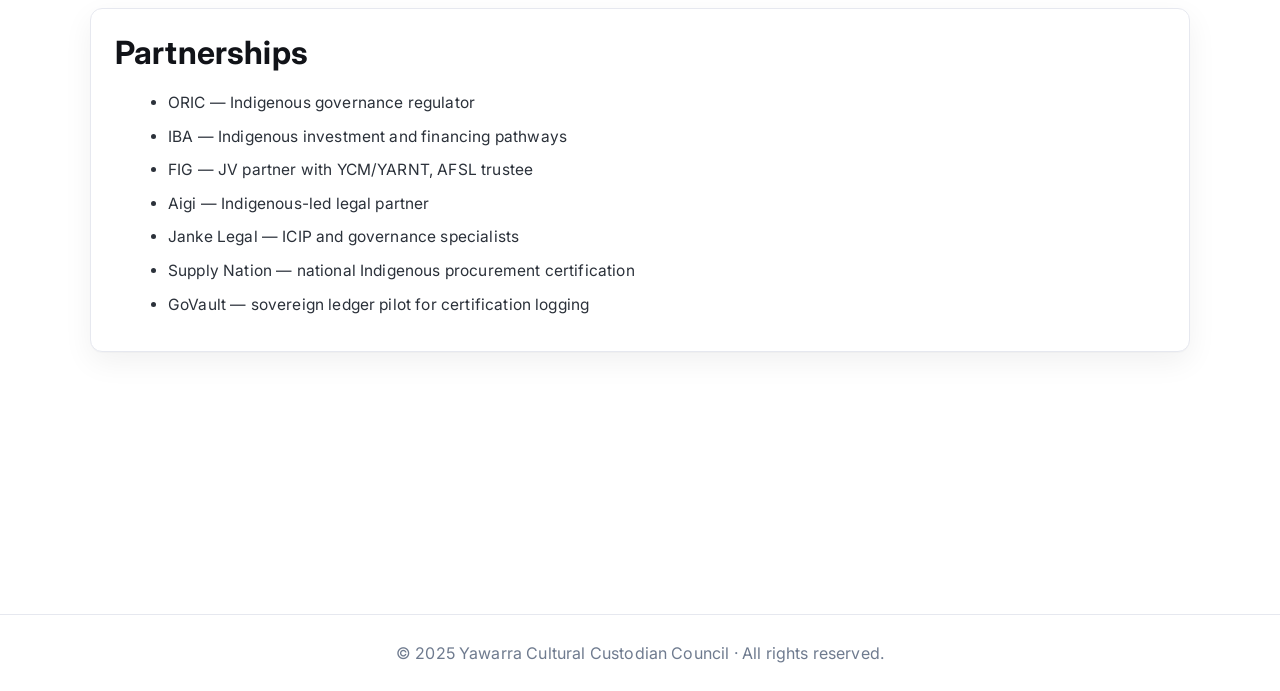
==== commit 3f1659a0: "Update index.html" ====
--- a/index.html
+++ b/index.html
@@ -423,10 +423,6 @@
 
   <section id="top" class="section">
 
-    <div>
-
-    </div>
-
   </section>
 
   <!-- Who We Are -->
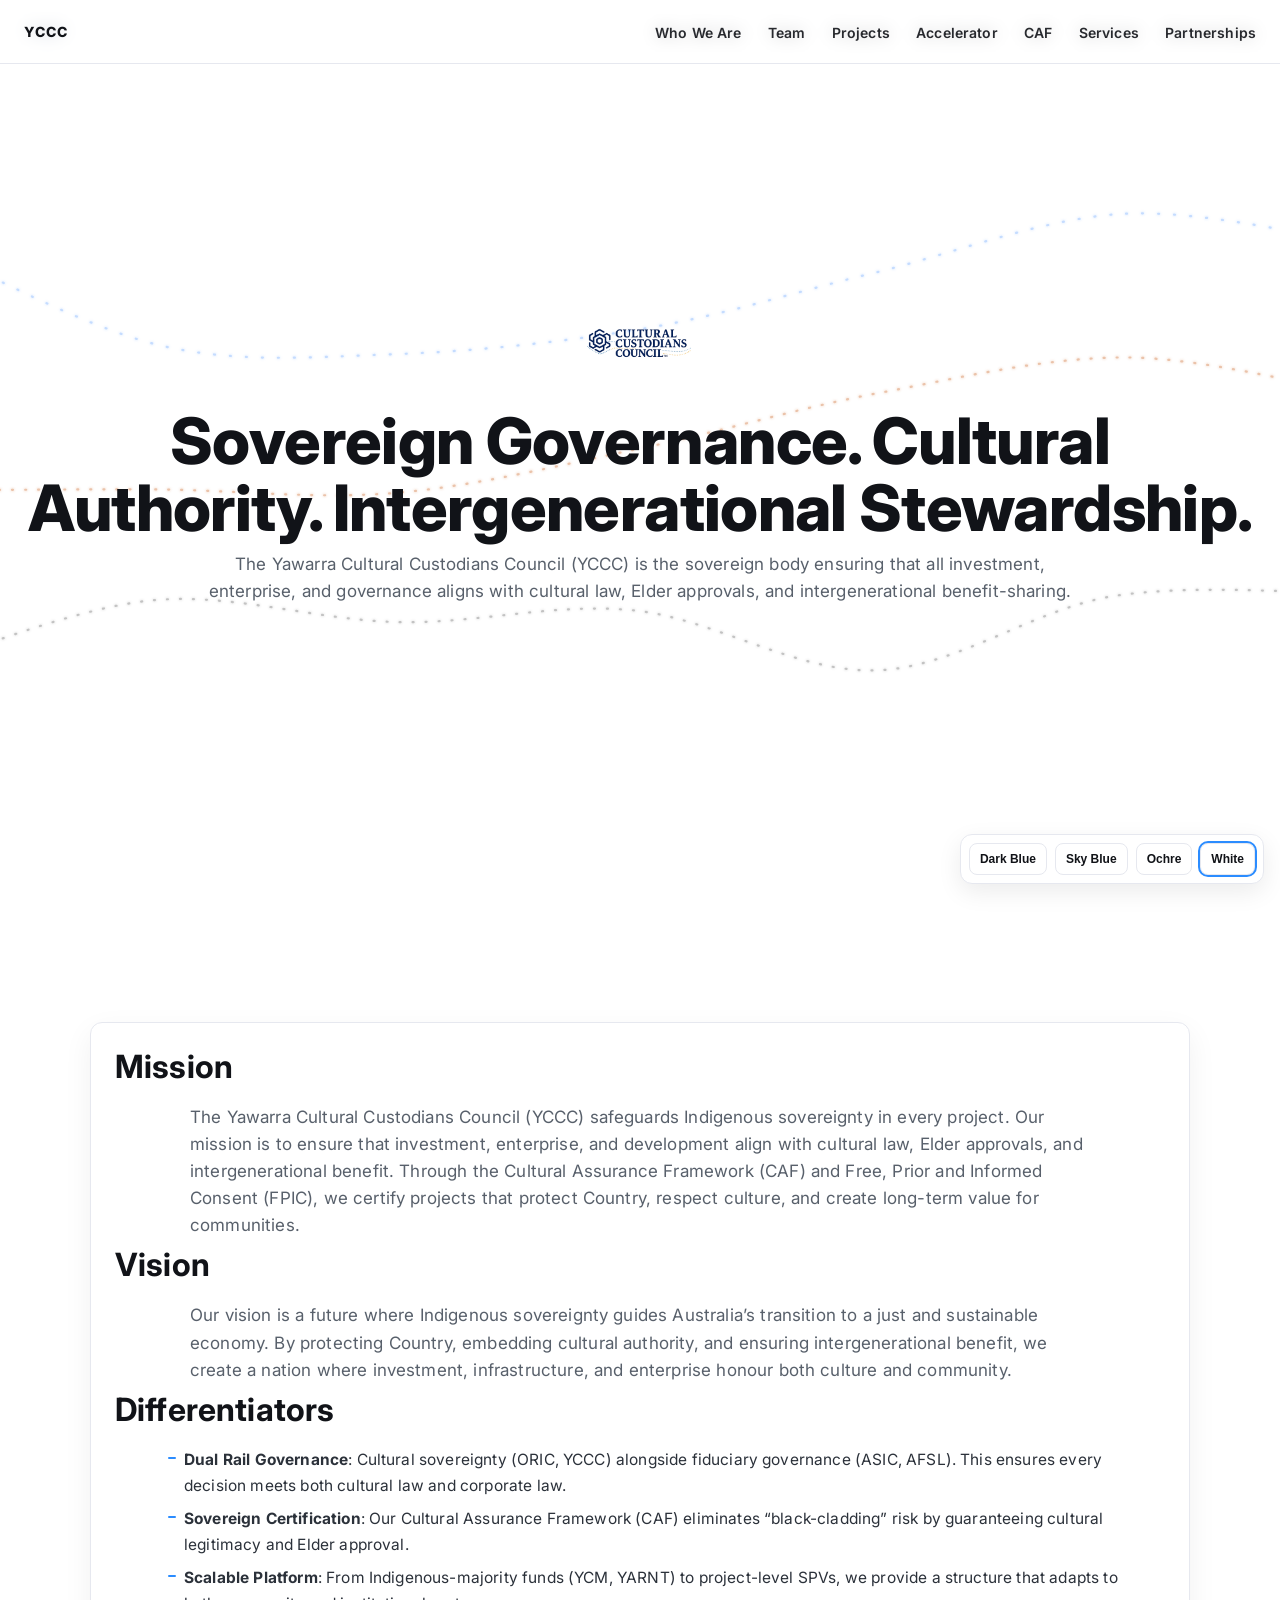
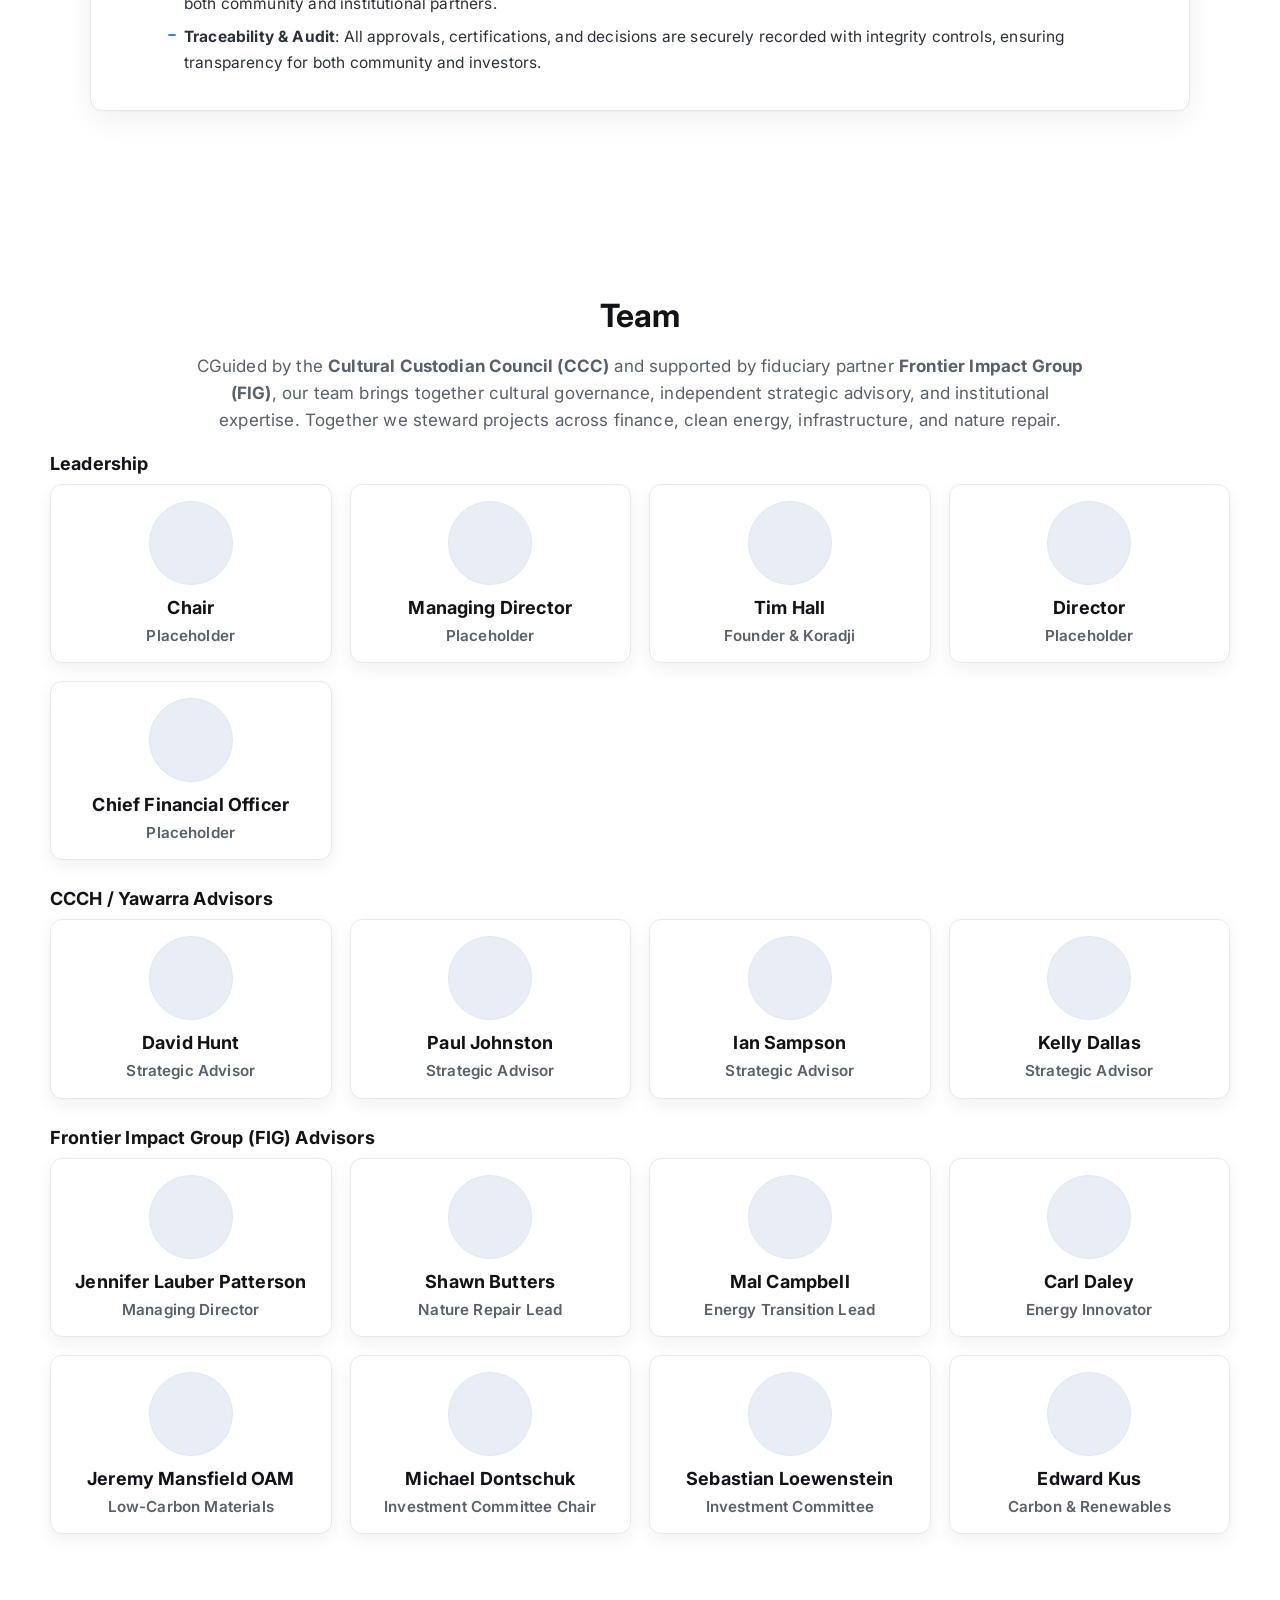
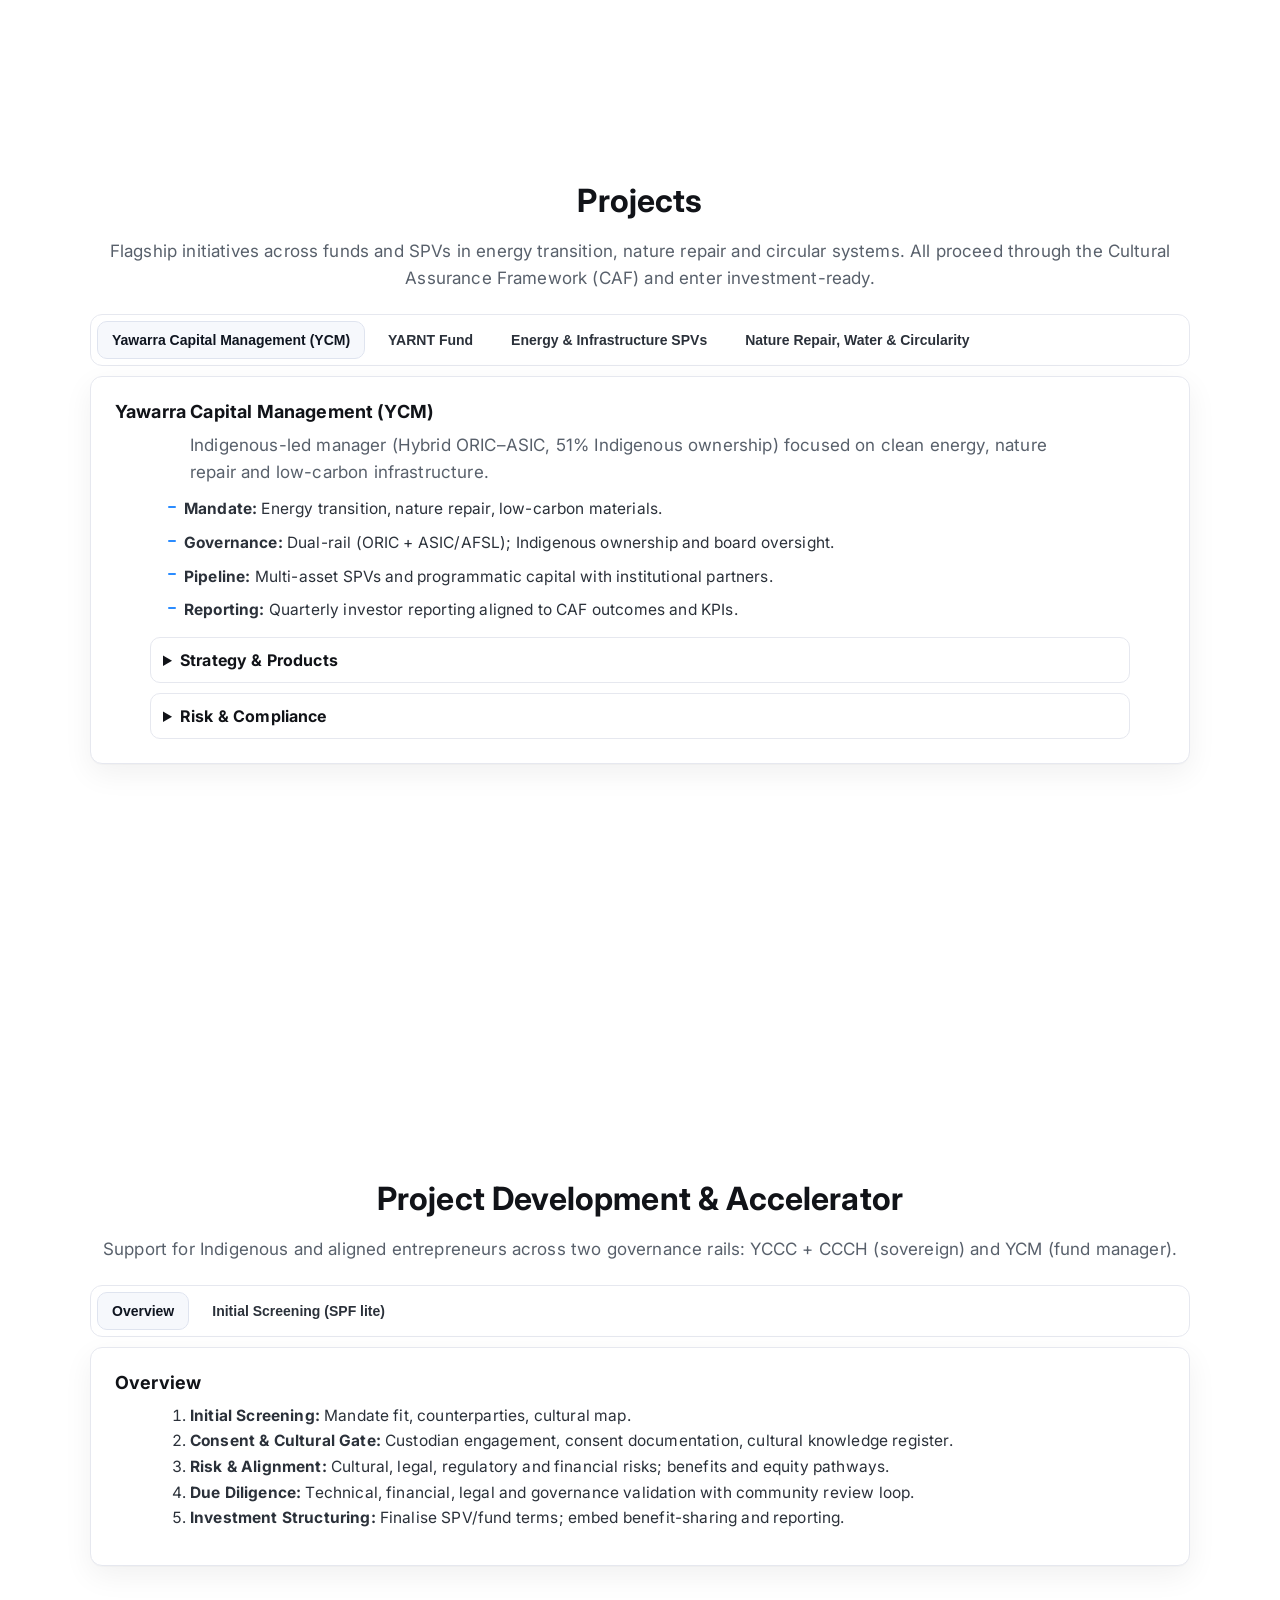
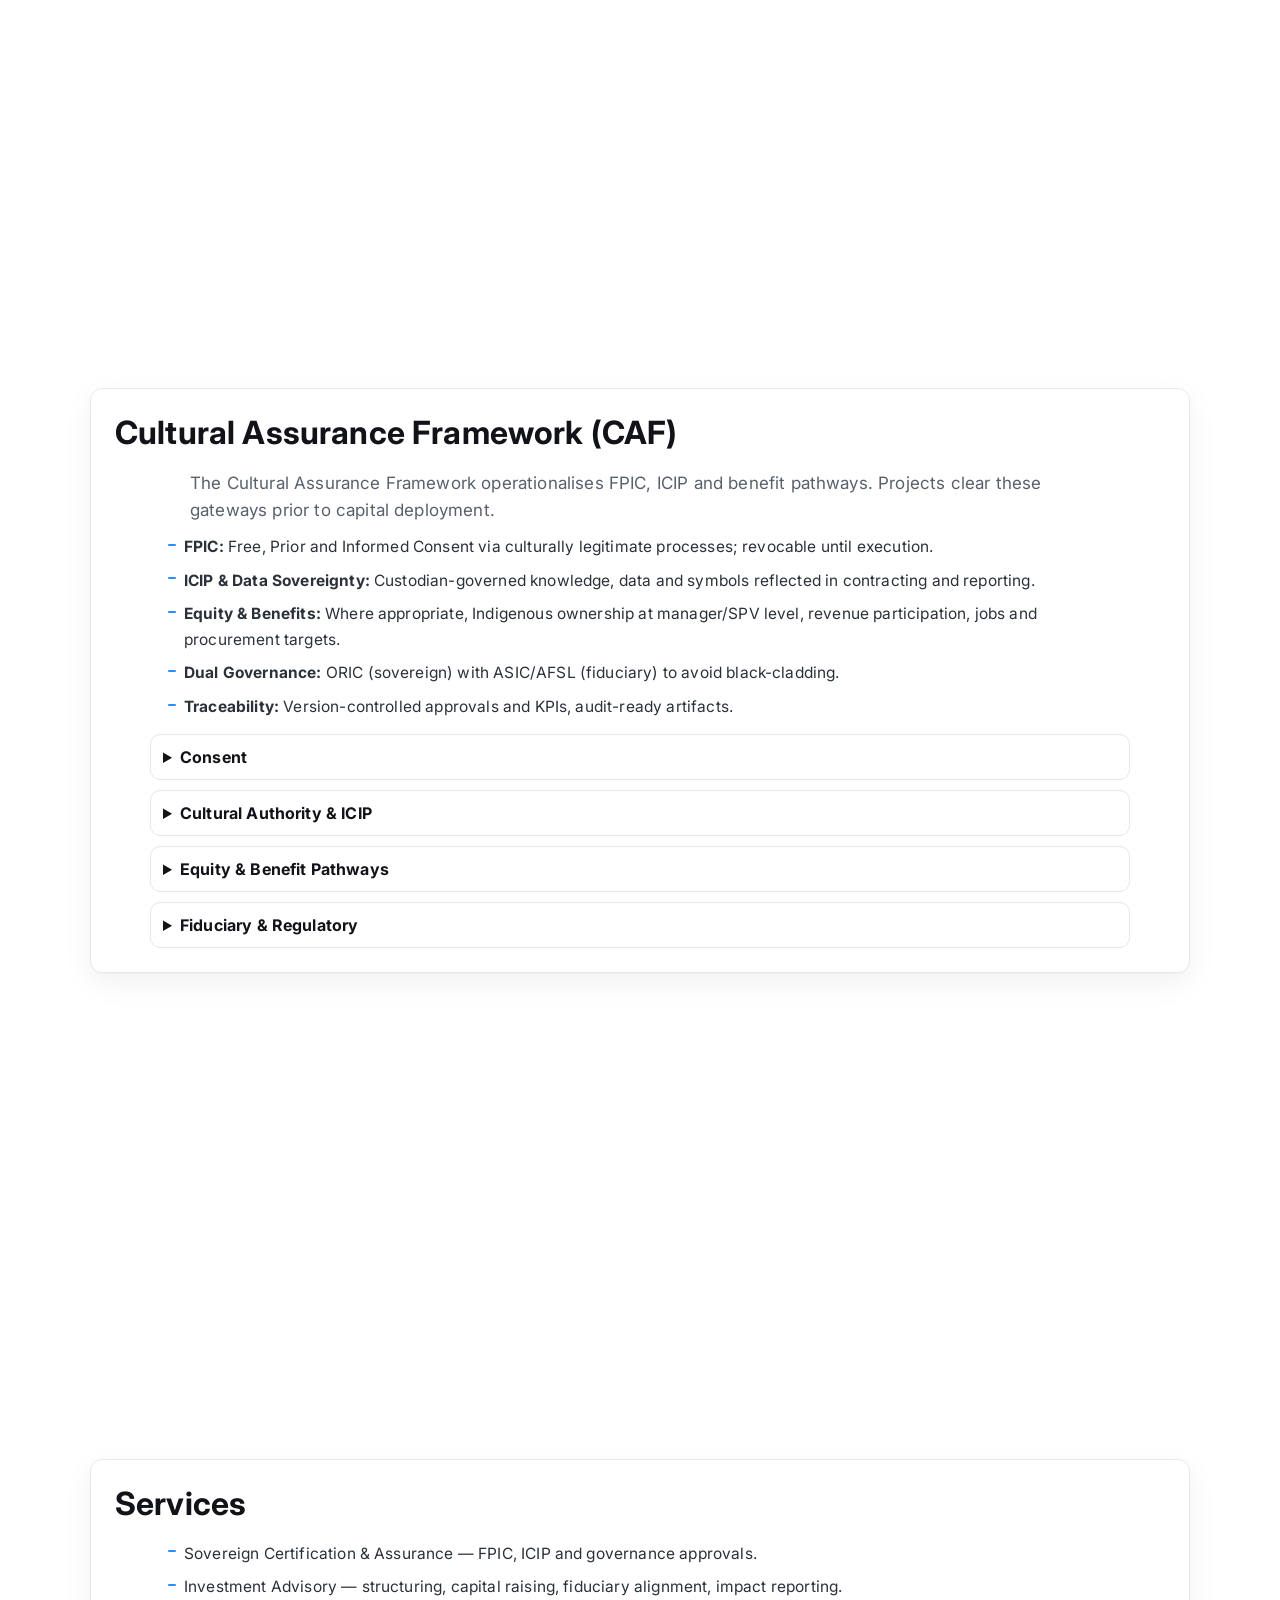
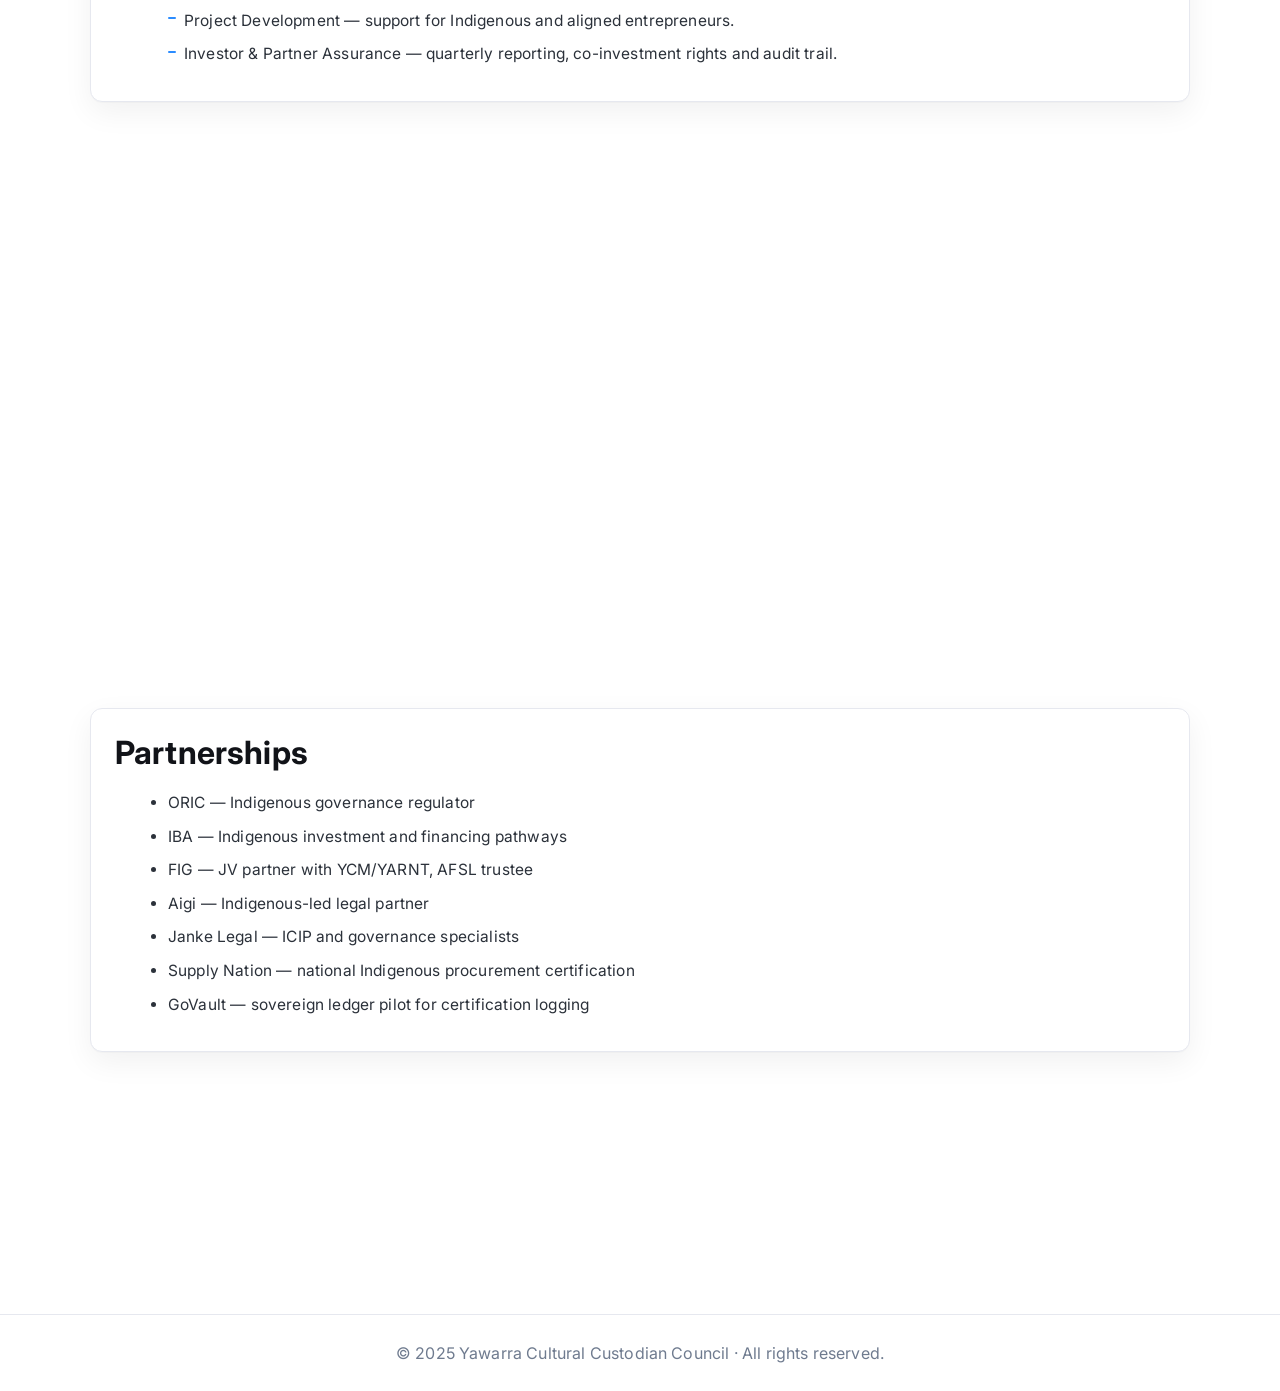
==== commit e6415af5: "Update index.html" ====
--- a/index.html
+++ b/index.html
@@ -421,9 +421,6 @@
 
   <!-- Hero -->
 
-  <section id="top" class="section">
-
-  </section>
 
   <!-- Who We Are -->
 
--- a/style.css
+++ b/style.css
@@ -0,0 +1,24 @@
+/* Hero logo - larger, responsive */
+#hero-logo {
+  max-width: 520px;   /* increase maximum size */
+  width: 90%;         /* fill more width on small screens */
+  margin: 0 auto 32px;
+  display: block;
+  opacity: 0;
+  transform: scale(0.9);
+  transition: all 0.6s ease;
+}
+
+/* When revealed */
+#hero-logo.reveal {
+  opacity: 1;
+  transform: scale(1);
+}
+
+/* Mobile tweak: make sure it’s not too small */
+@media (max-width: 768px) {
+  #hero-logo {
+    width: 95%;      /* almost full width on phones */
+    max-width: 360px; /* but keep a cap so it doesn’t overflow */
+  }
+}
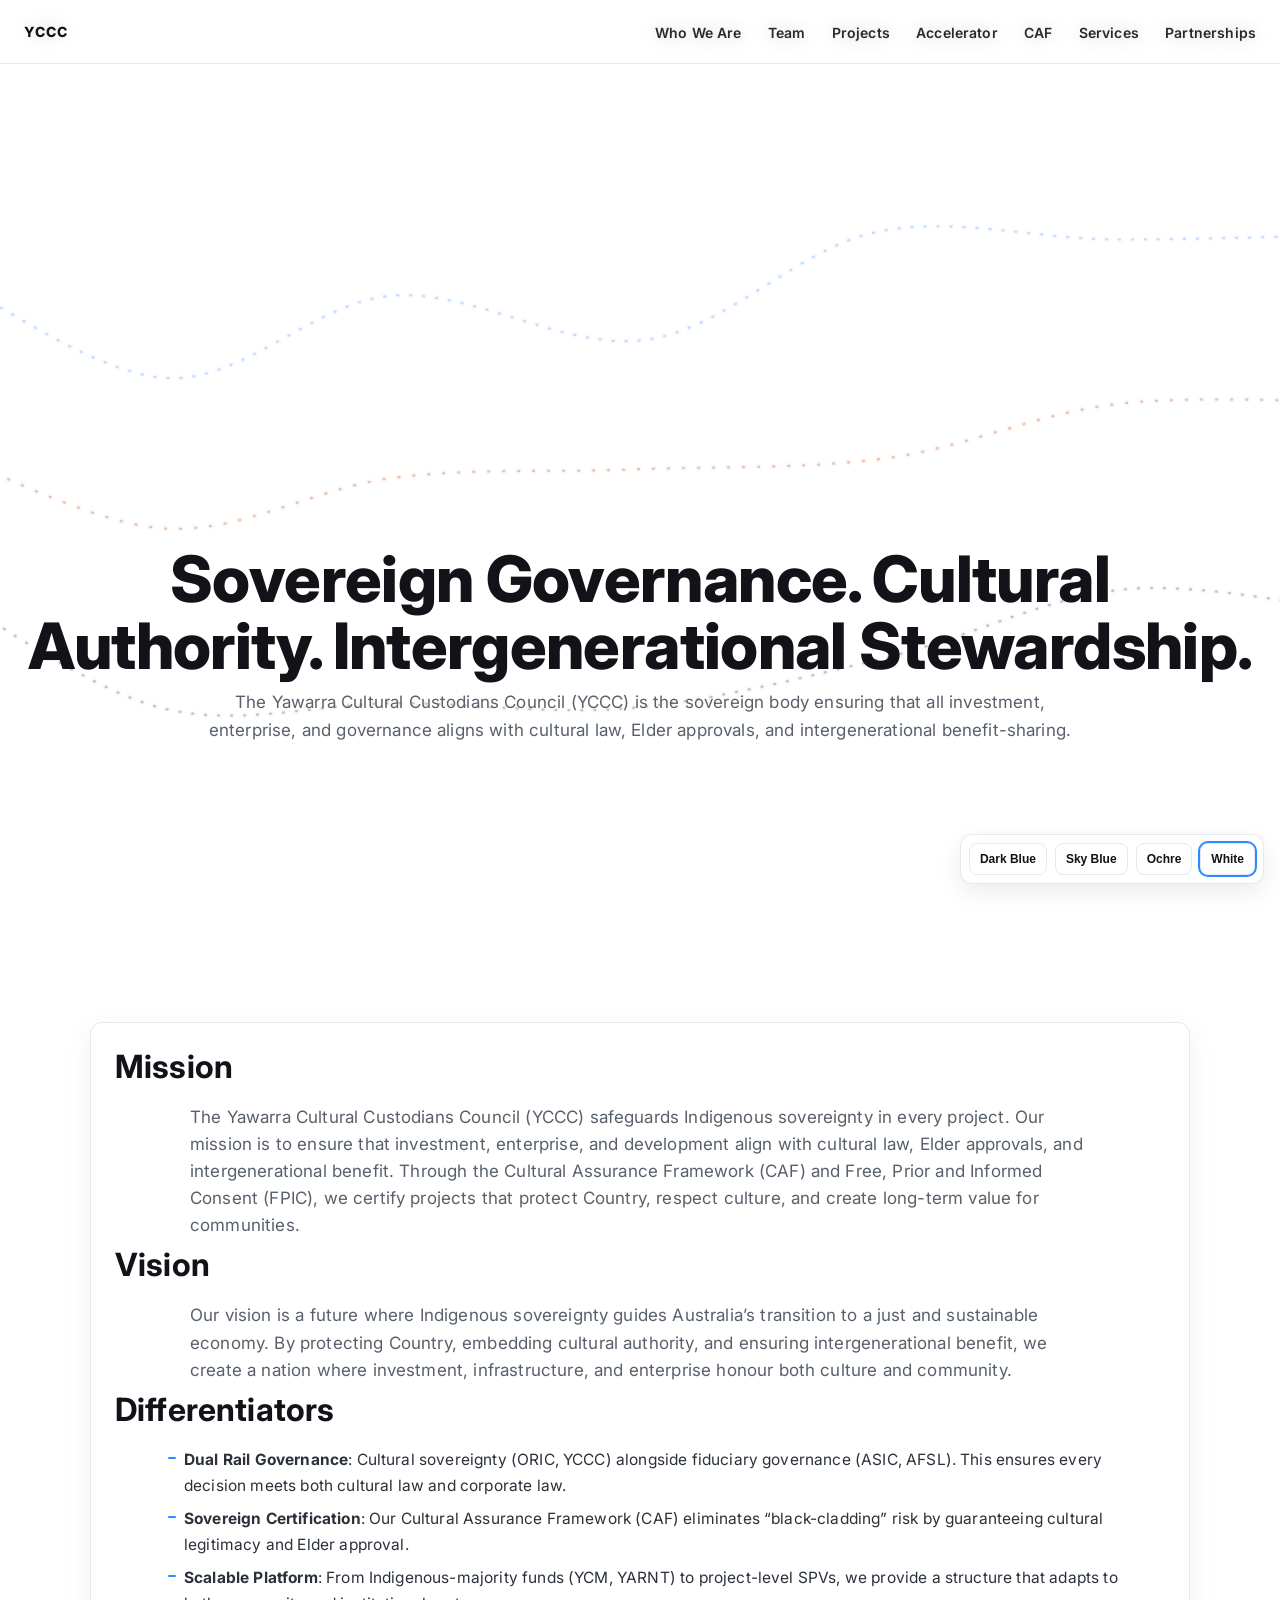
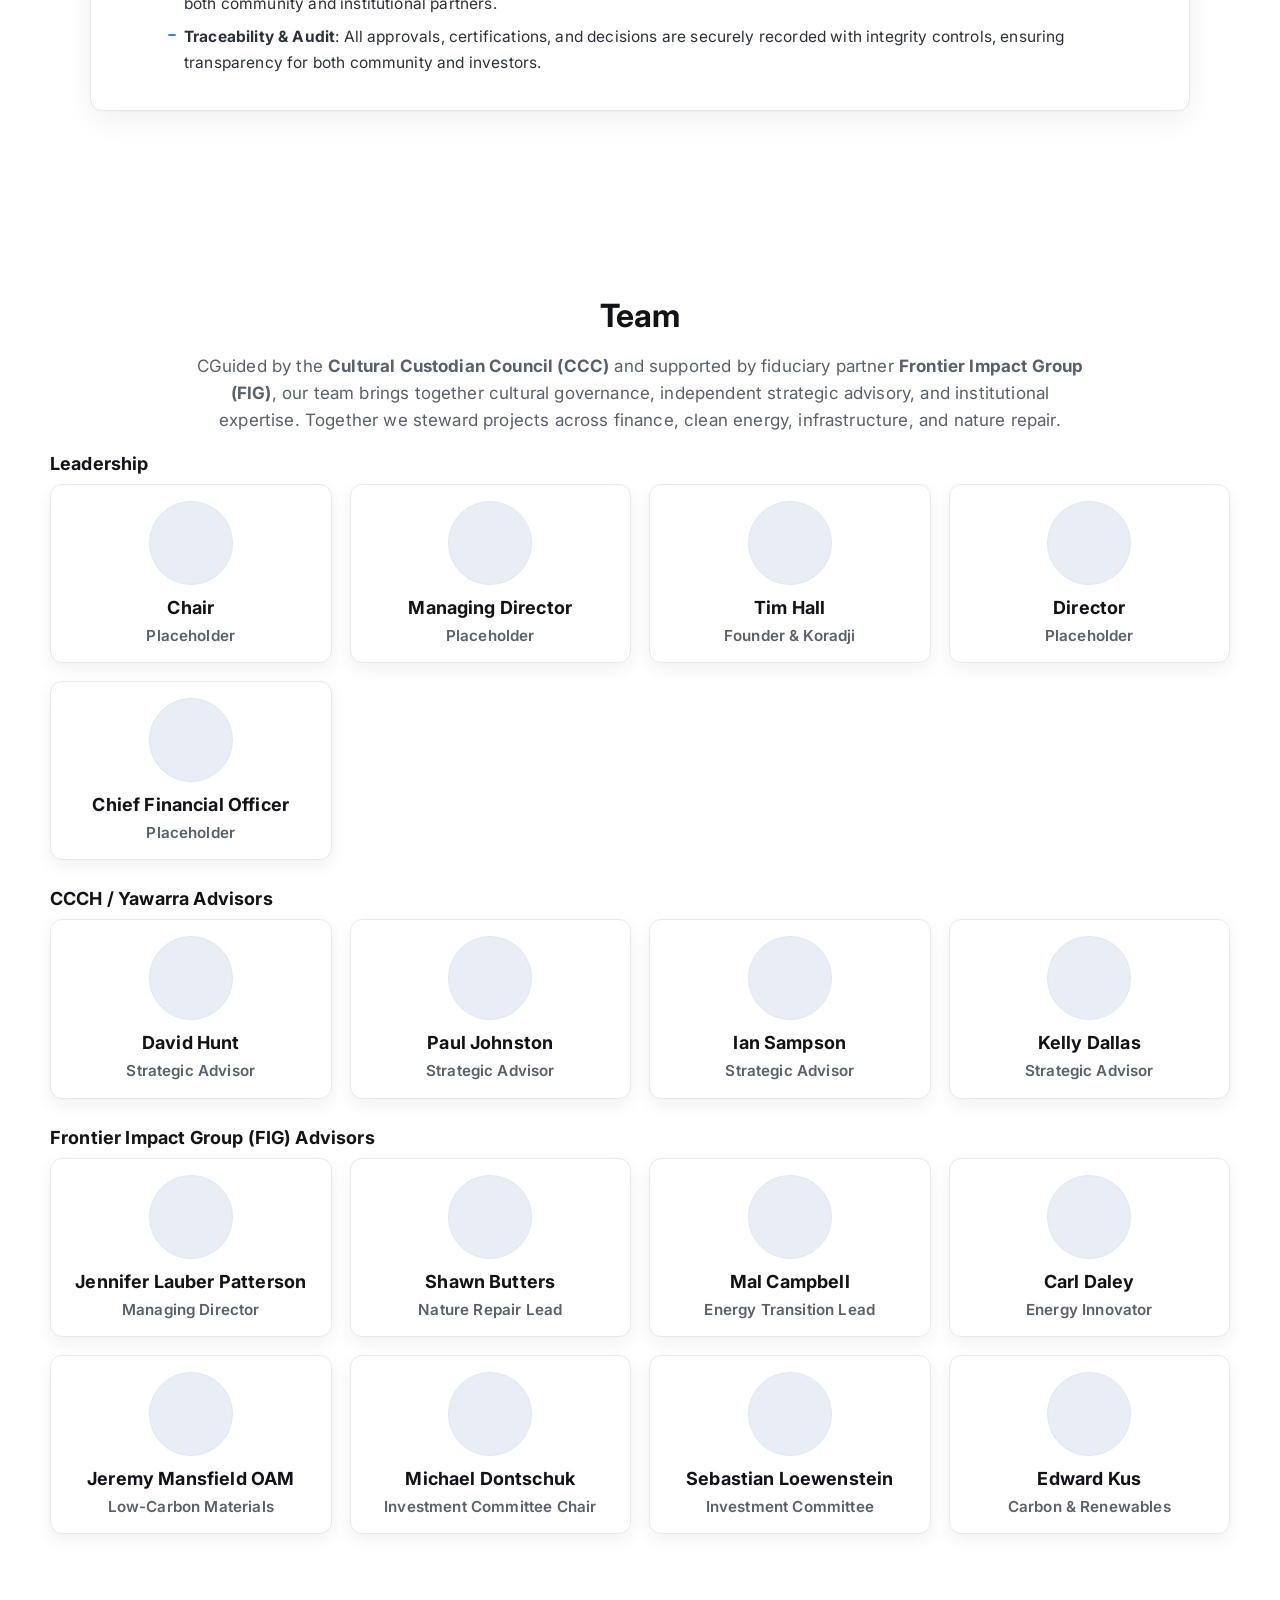
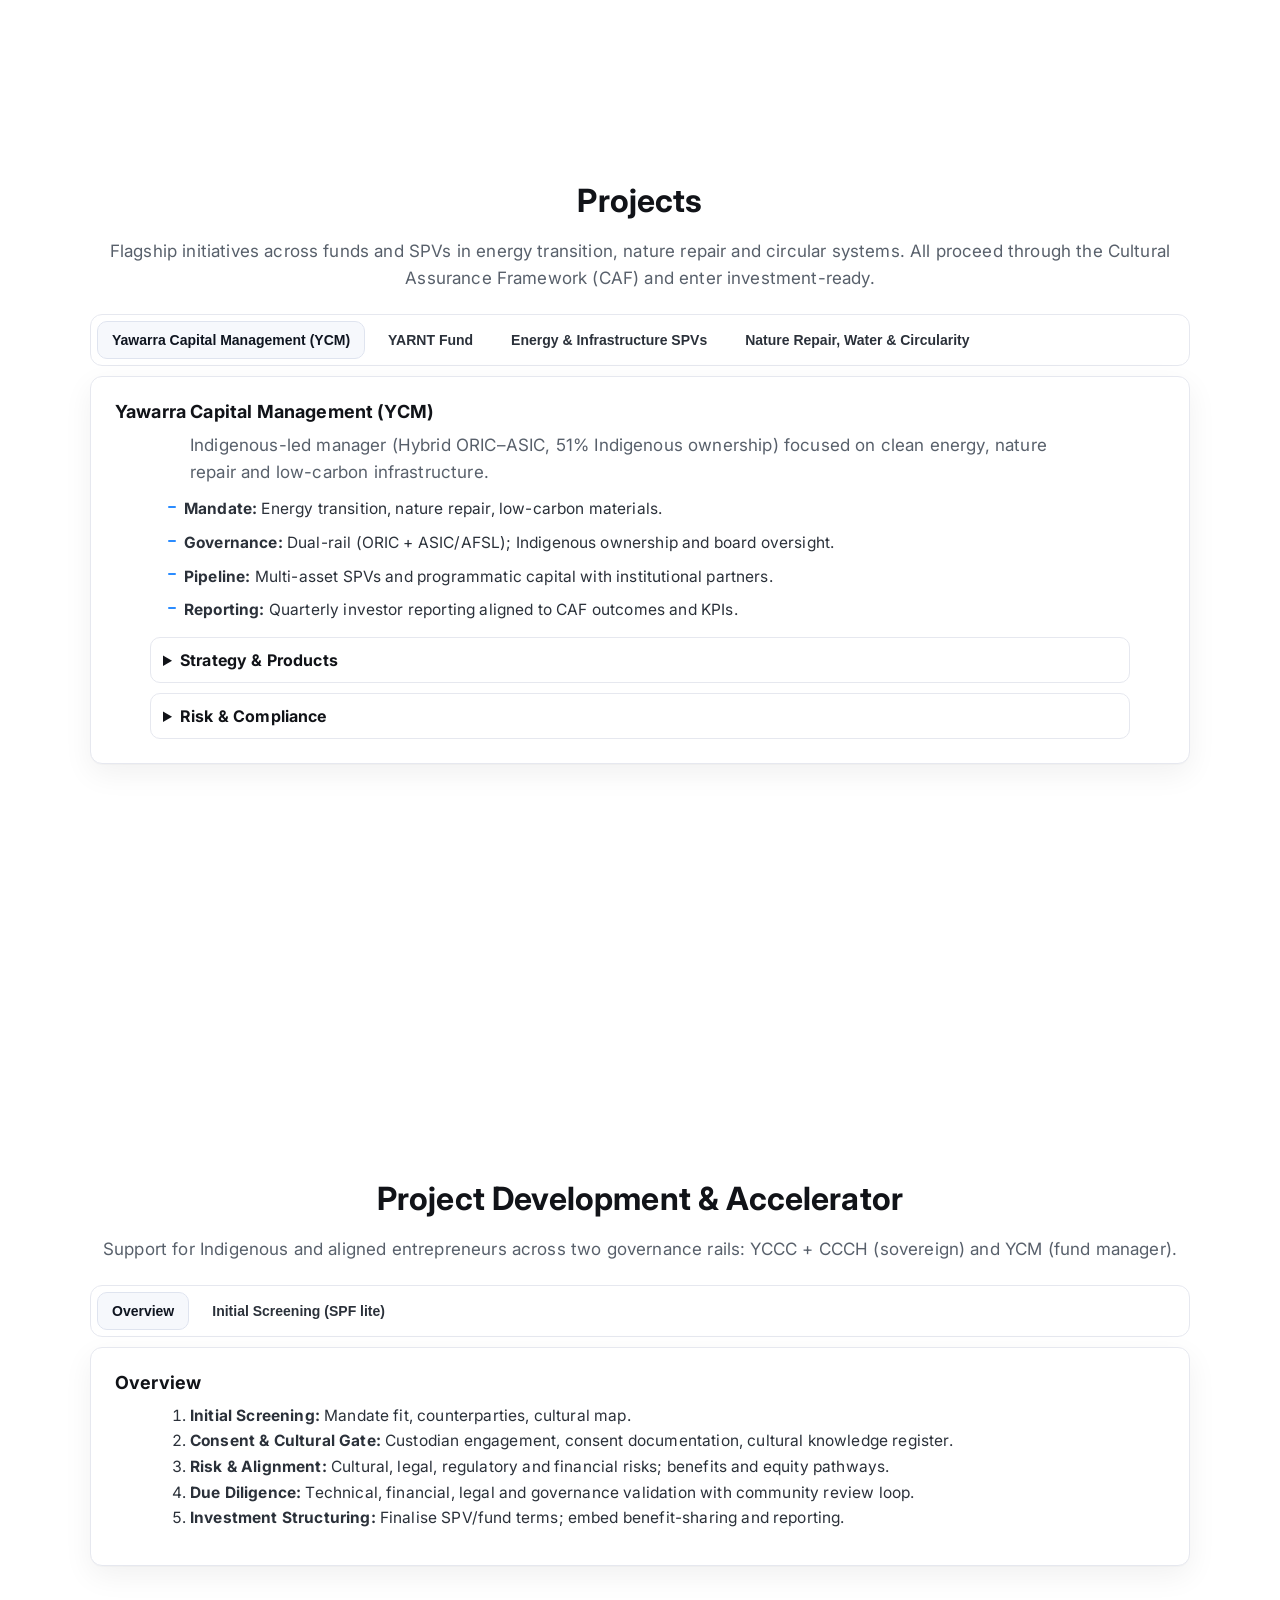
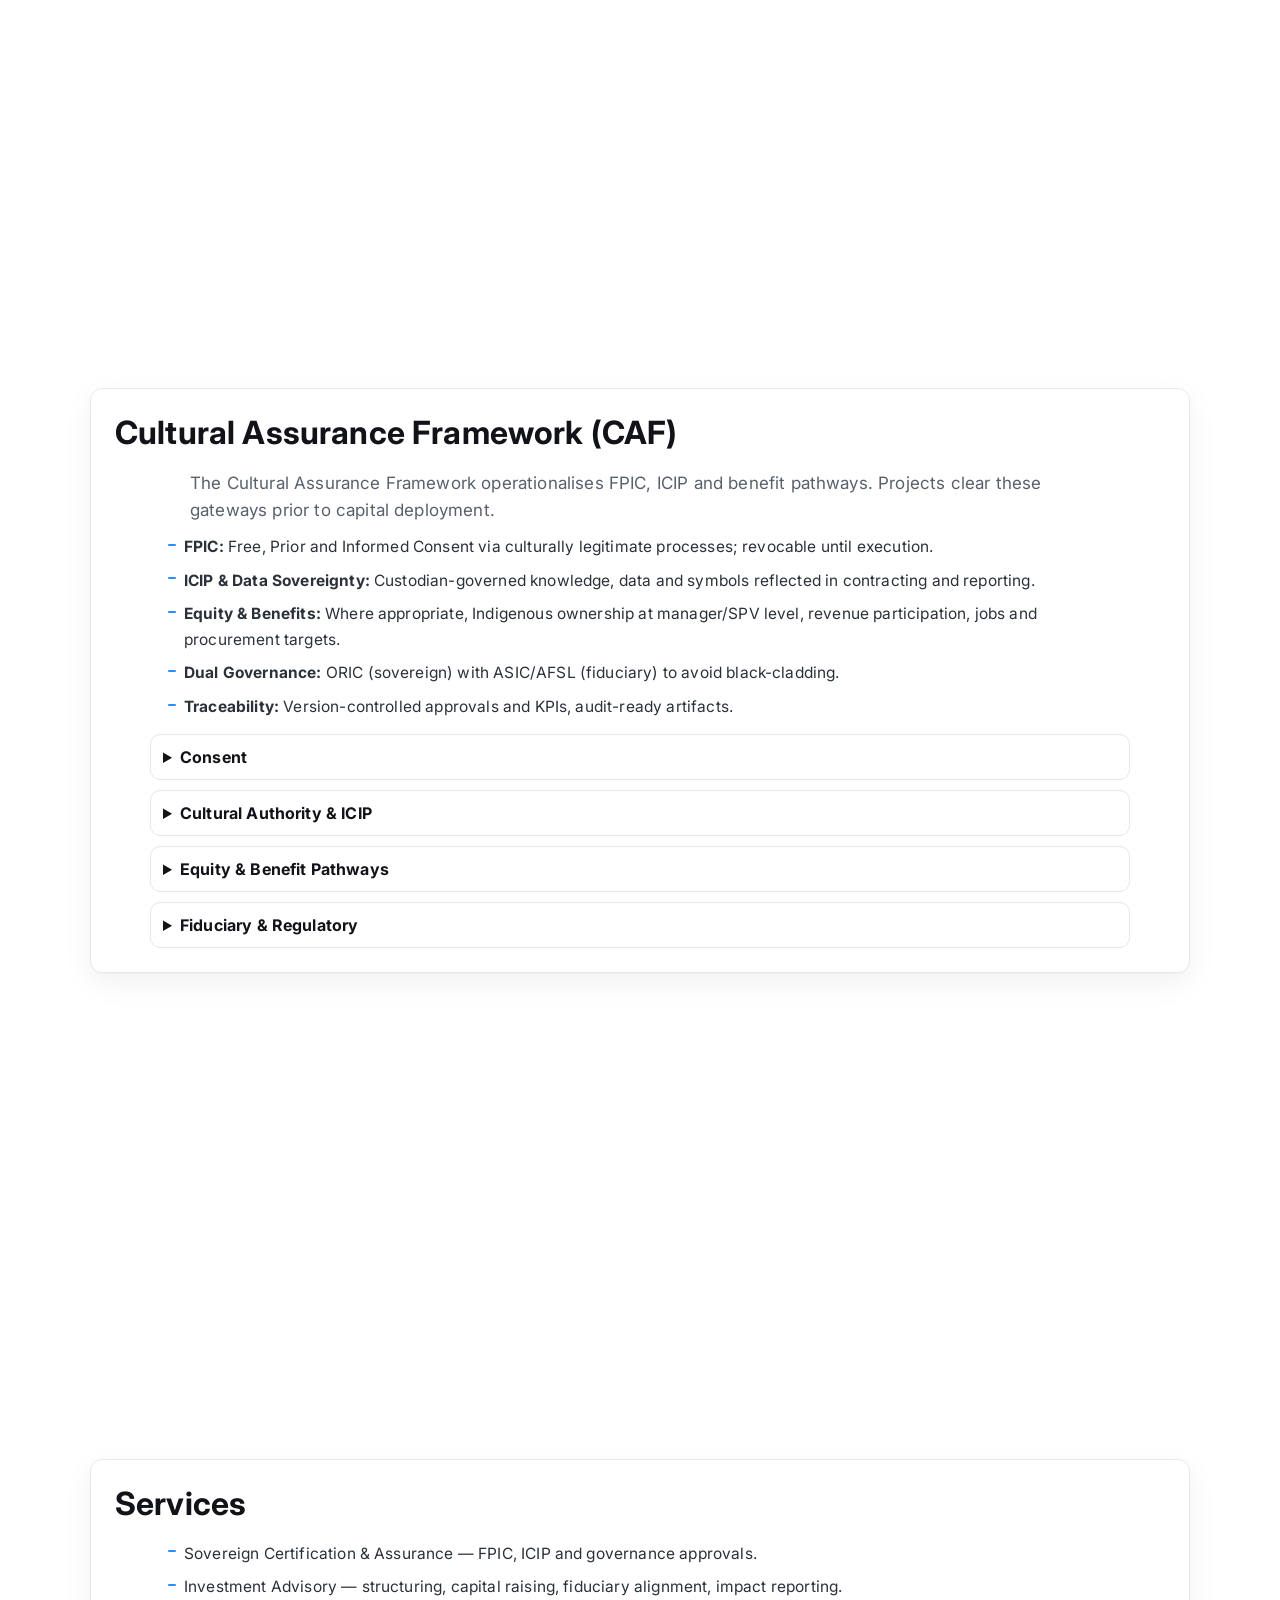
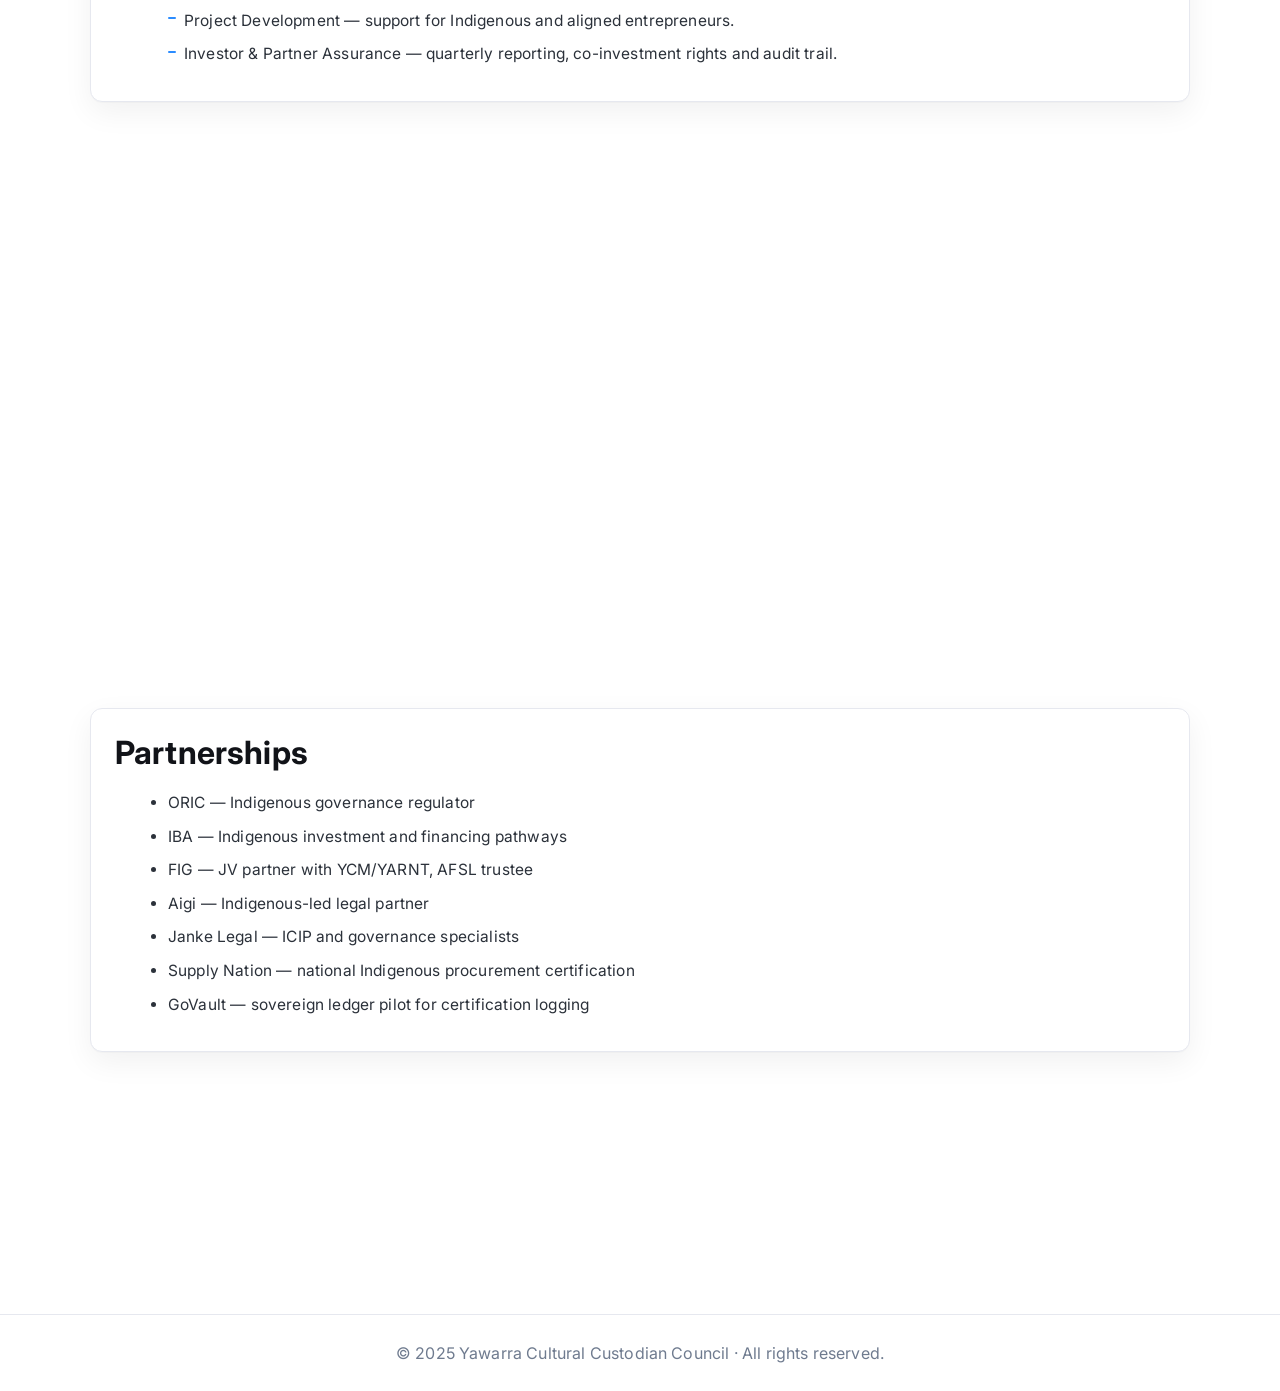
==== commit 6e3f9414: "Update index.html" ====
--- a/index.html
+++ b/index.html
@@ -27,17 +27,18 @@
       <a href="#partnerships">Partnerships</a>
     </nav>
   </header>
-  <!-- Hero -->
-  <section id="top" class="section">
-    <div>
-      <img src="CCC_Logo_Dark.png" alt="CCC Logo" style="height:80px;margin-bottom:18px;">
-      <h1>Sovereign Governance. Cultural Authority. Intergenerational Stewardship.</h1>
-      <p class="lead">The Yawarra Cultural Custodians Council (YCCC) is the sovereign body ensuring that 
-        all investment, enterprise, and governance aligns with cultural law, Elder approvals, 
-        and intergenerational benefit-sharing. 
-      </p>
-    </div>
-  </section>
+ <!-- Hero -->
+<section id="top" class="section">
+  <div>
+    <img id="hero-logo" src="CCC_Logo_Dark.png" alt="CCC Logo">
+    <h1>Sovereign Governance. Cultural Authority. Intergenerational Stewardship.</h1>
+    <p class="lead">
+      The Yawarra Cultural Custodians Council (YCCC) is the sovereign body ensuring that 
+      all investment, enterprise, and governance aligns with cultural law, Elder approvals, 
+      and intergenerational benefit-sharing.
+    </p>
+  </div>
+</section>
   <!-- Who We Are -->
   <!-- The rest of your HTML unchanged -->
 </body>
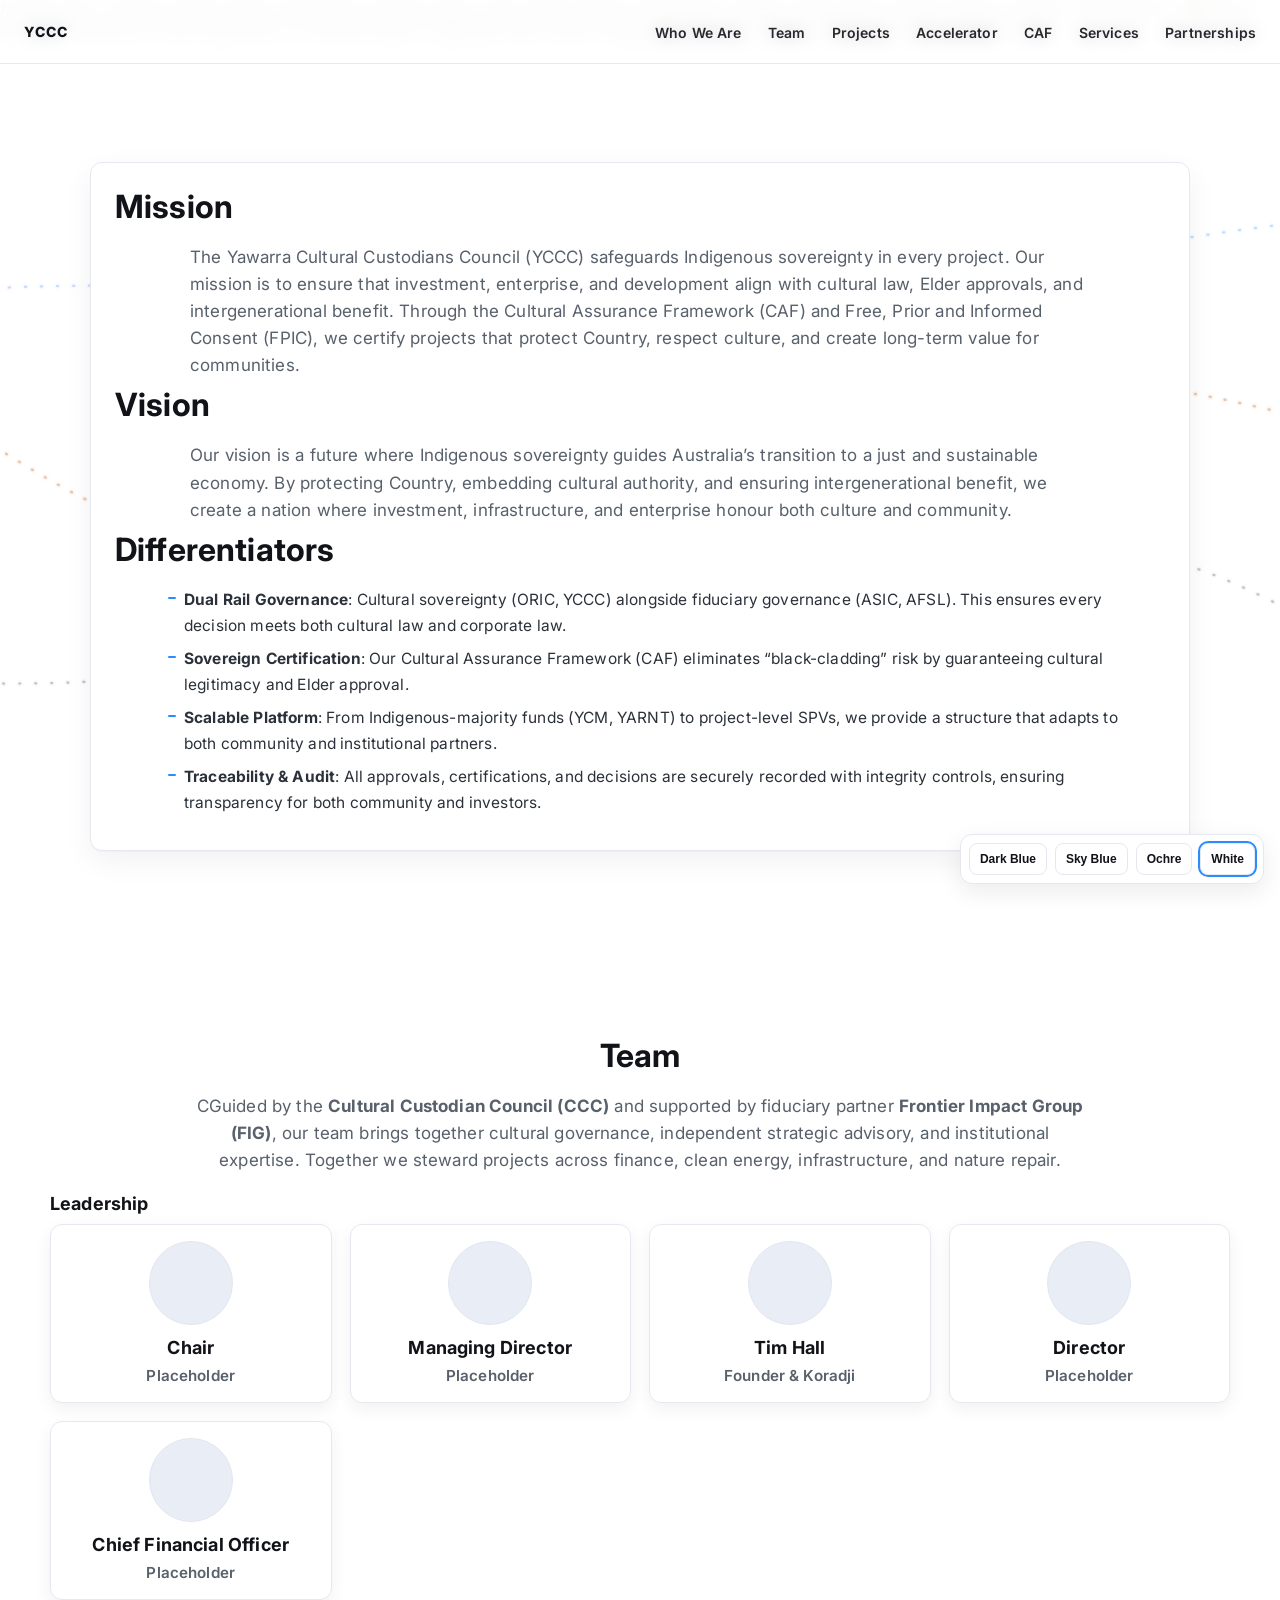
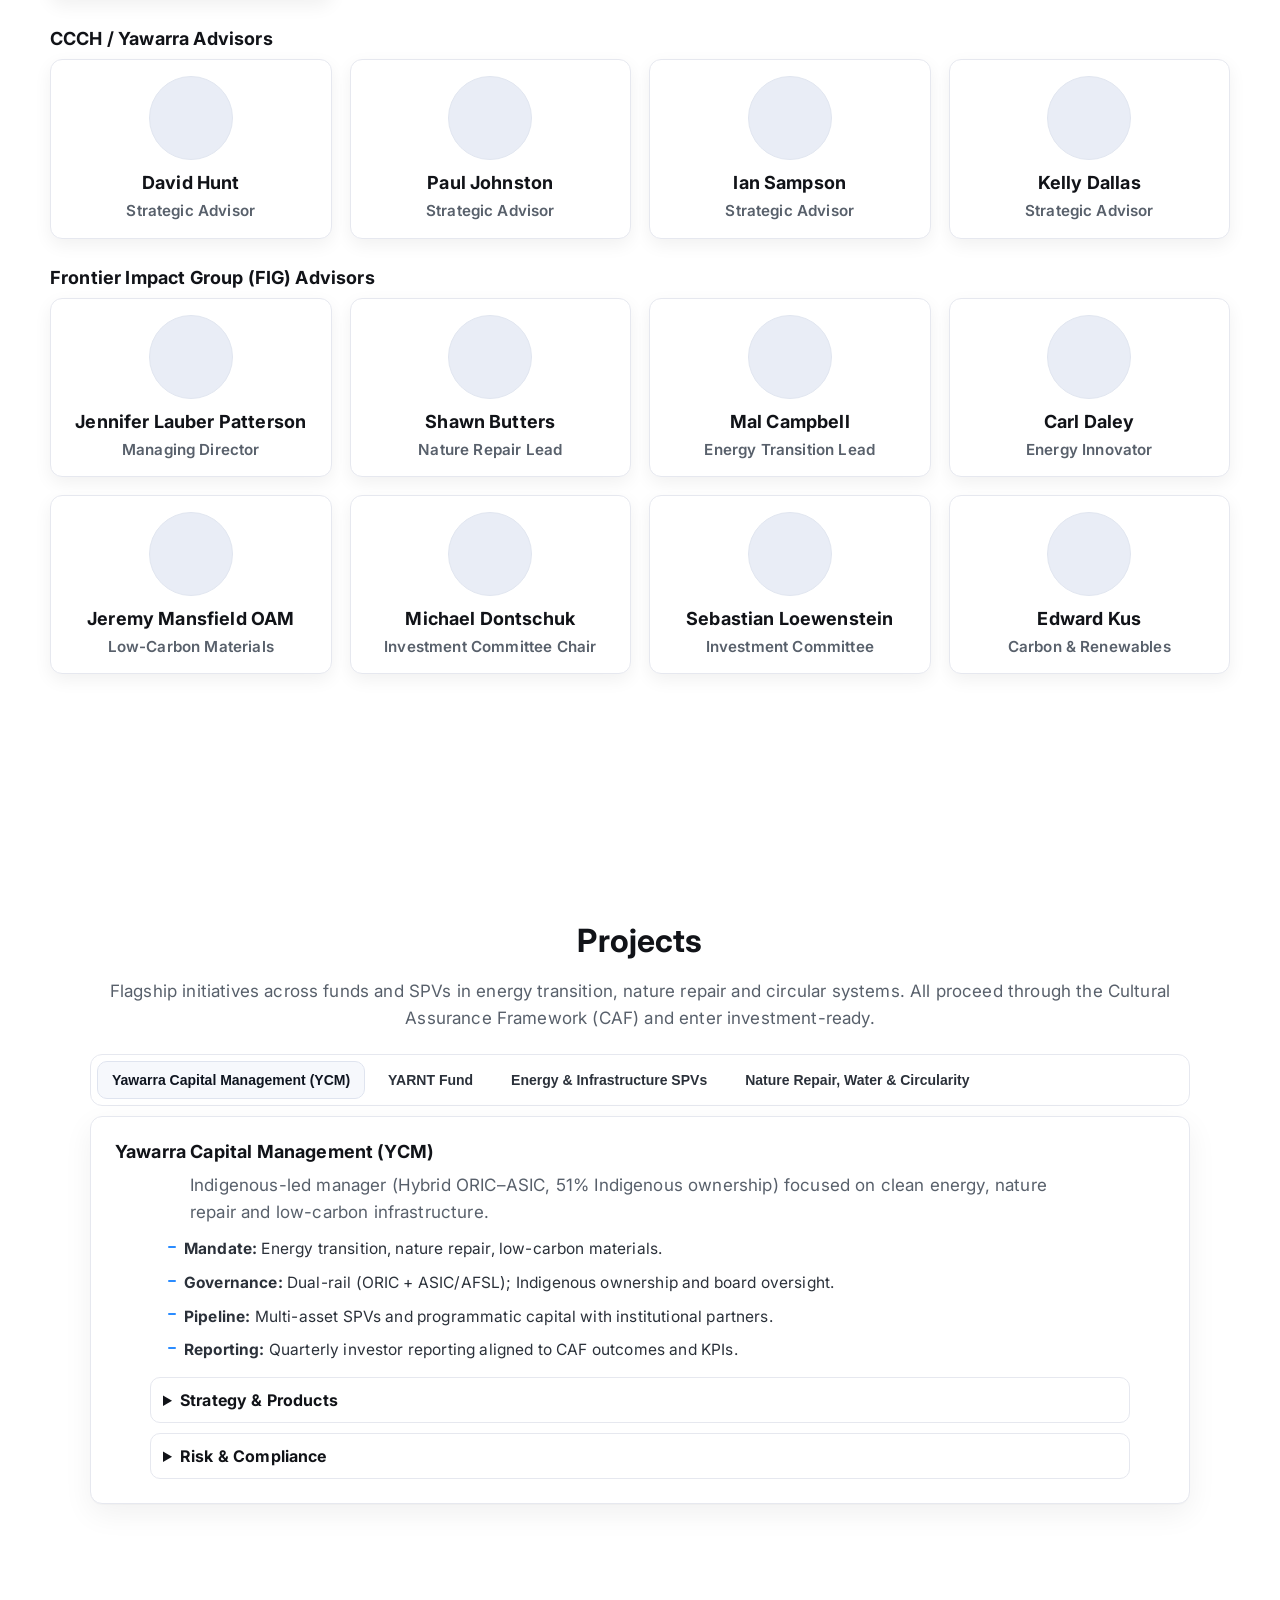
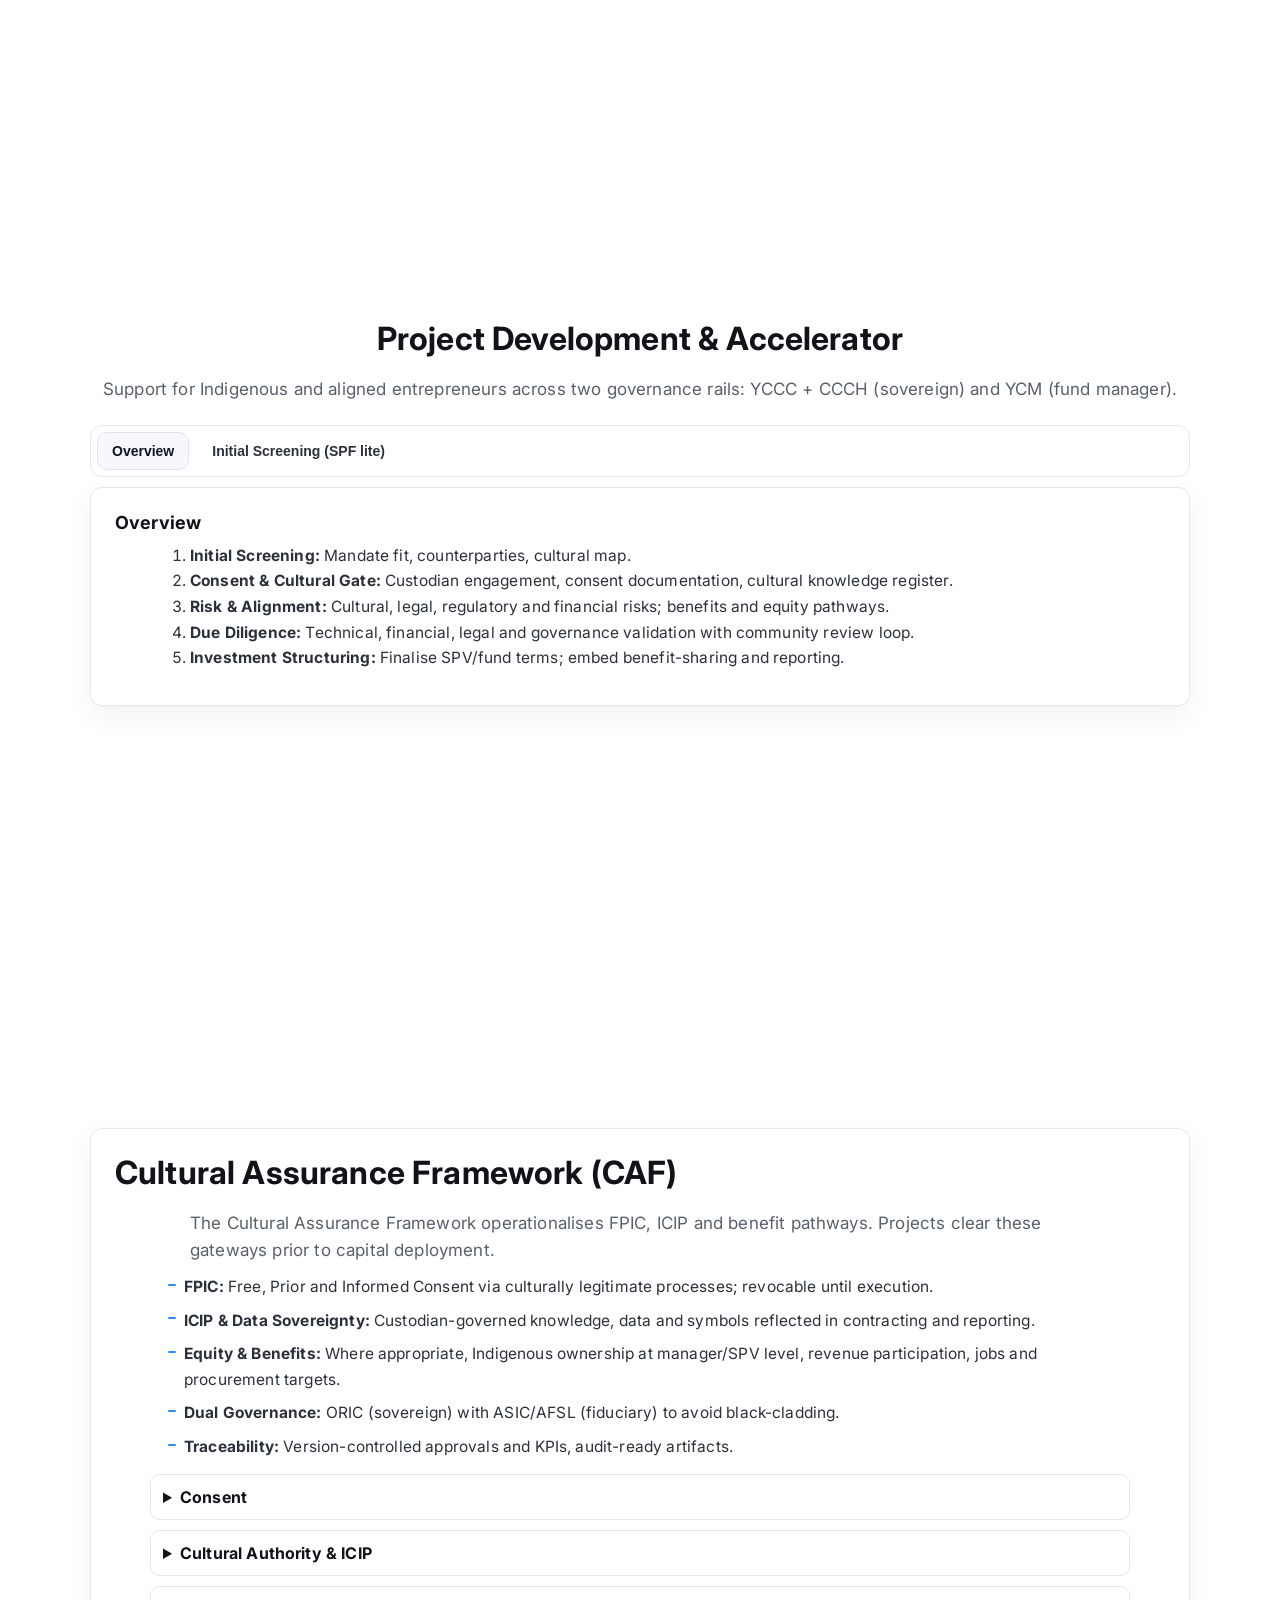
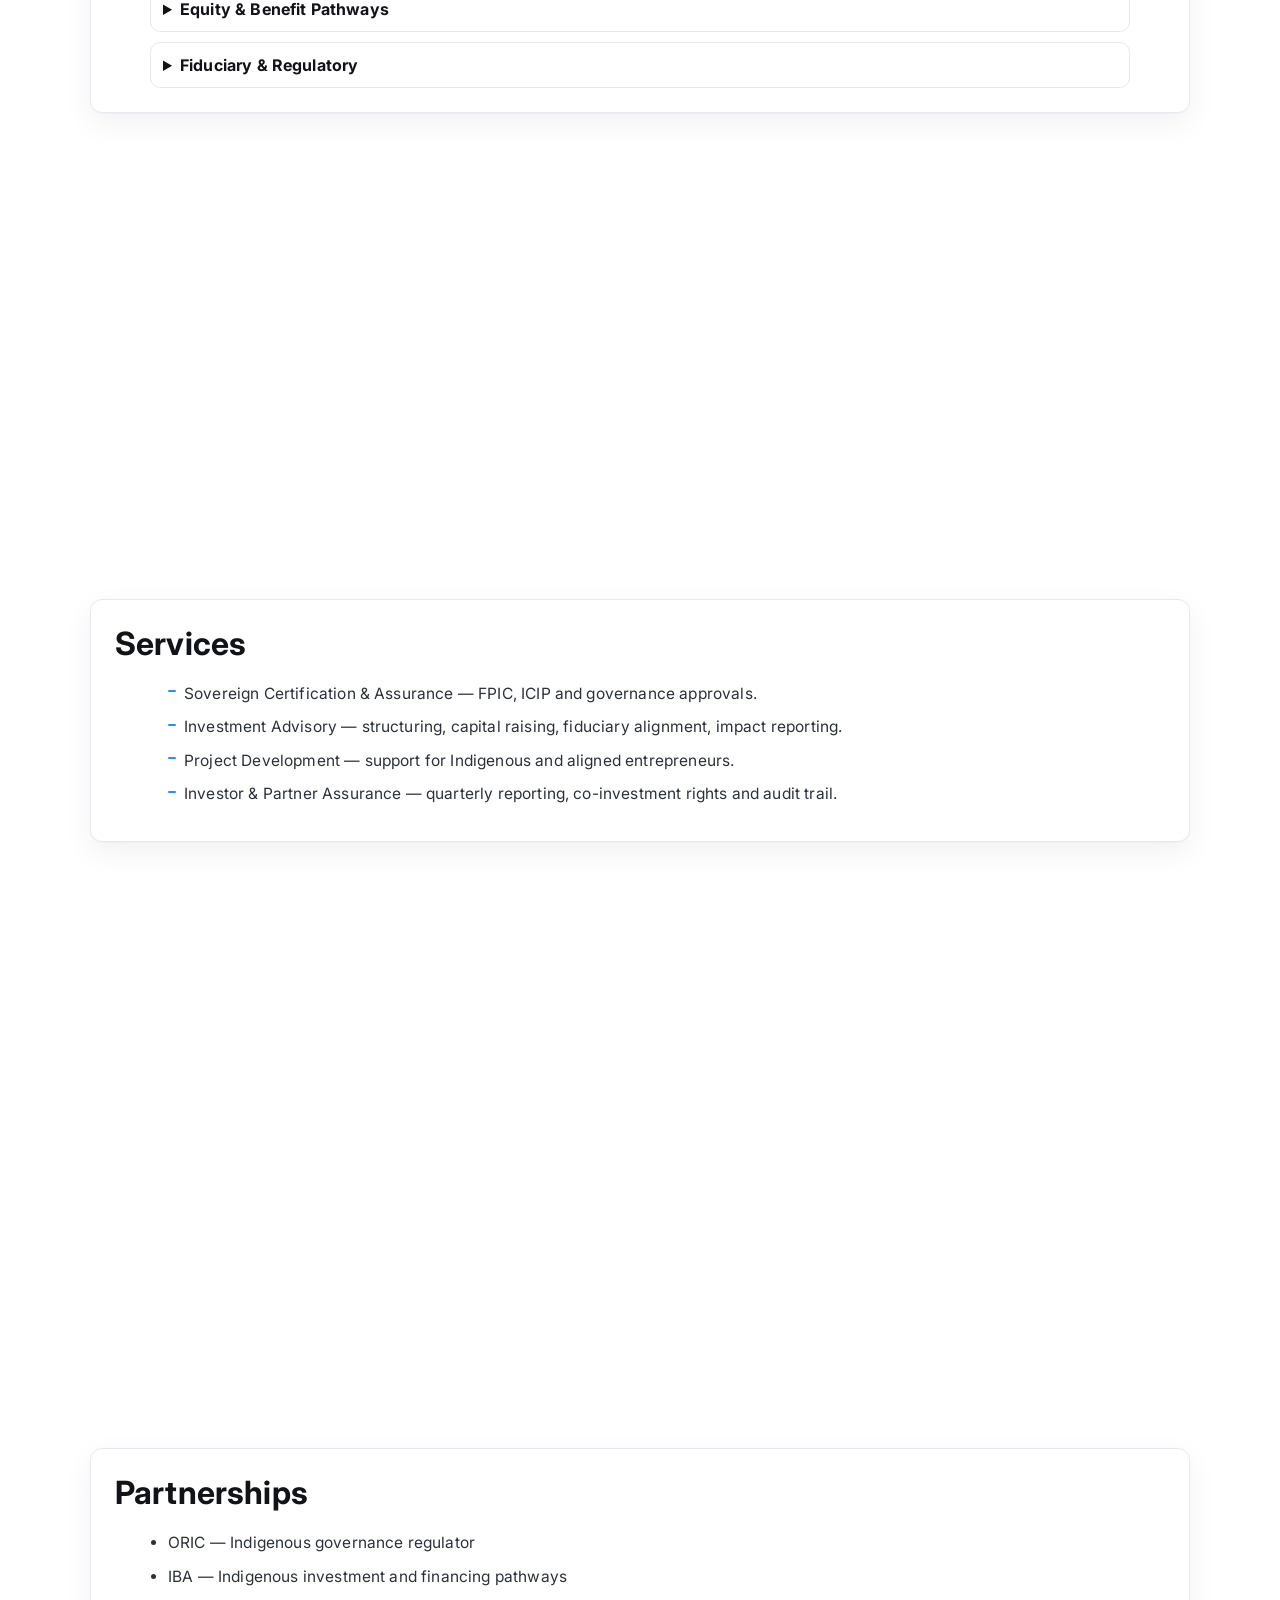
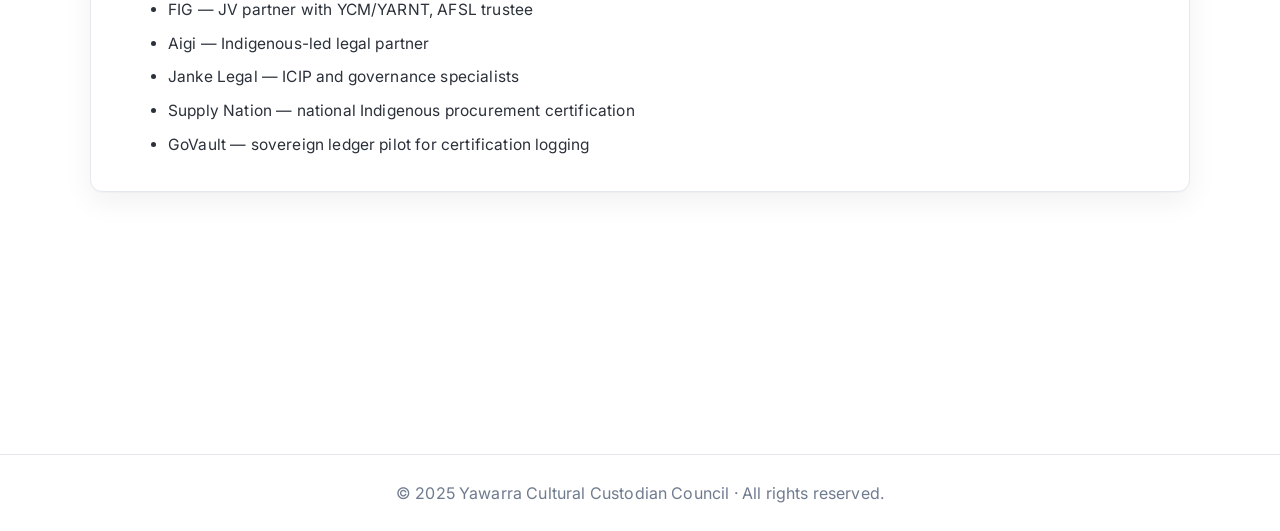
==== commit e52e9142: "Update index.html" ====
--- a/index.html
+++ b/index.html
@@ -28,17 +28,23 @@
     </nav>
   </header>
  <!-- Hero -->
-<section id="top" class="section">
-  <div>
-    <img id="hero-logo" src="CCC_Logo_Dark.png" alt="CCC Logo">
-    <h1>Sovereign Governance. Cultural Authority. Intergenerational Stewardship.</h1>
-    <p class="lead">
-      The Yawarra Cultural Custodians Council (YCCC) is the sovereign body ensuring that 
-      all investment, enterprise, and governance aligns with cultural law, Elder approvals, 
-      and intergenerational benefit-sharing.
-    </p>
-  </div>
-</section>
+/* Hero logo - always visible, larger, responsive */
+#hero-logo {
+  max-width: 720px;
+  width: 90%;
+  margin: 0 auto 40px;
+  display: block;
+  opacity: 1 !important;   /* ✅ force visible */
+  transform: none !important;
+}
+
+/* Mobile tweak */
+@media (max-width: 768px) {
+  #hero-logo {
+    width: 95%;
+    max-width: 440px;
+  }
+}
   <!-- Who We Are -->
   <!-- The rest of your HTML unchanged -->
 </body>
--- a/style.css
+++ b/style.css
@@ -1,24 +1,15 @@
-/* Hero logo - larger, responsive */
+/* Hero logo - always visible, larger, responsive */
 #hero-logo {
-  max-width: 520px;   /* increase maximum size */
-  width: 90%;         /* fill more width on small screens */
-  margin: 0 auto 32px;
+  max-width: 720px;   /* large cap for desktop */
+  width: 90%;         /* scale with container */
+  margin: 0 auto 40px;
   display: block;
-  opacity: 0;
-  transform: scale(0.9);
-  transition: all 0.6s ease;
 }
 
-/* When revealed */
-#hero-logo.reveal {
-  opacity: 1;
-  transform: scale(1);
-}
-
-/* Mobile tweak: make sure it’s not too small */
+/* Mobile tweak */
 @media (max-width: 768px) {
   #hero-logo {
-    width: 95%;      /* almost full width on phones */
-    max-width: 360px; /* but keep a cap so it doesn’t overflow */
+    width: 95%;       /* almost full width */
+    max-width: 440px; /* safe limit for small screens */
   }
 }
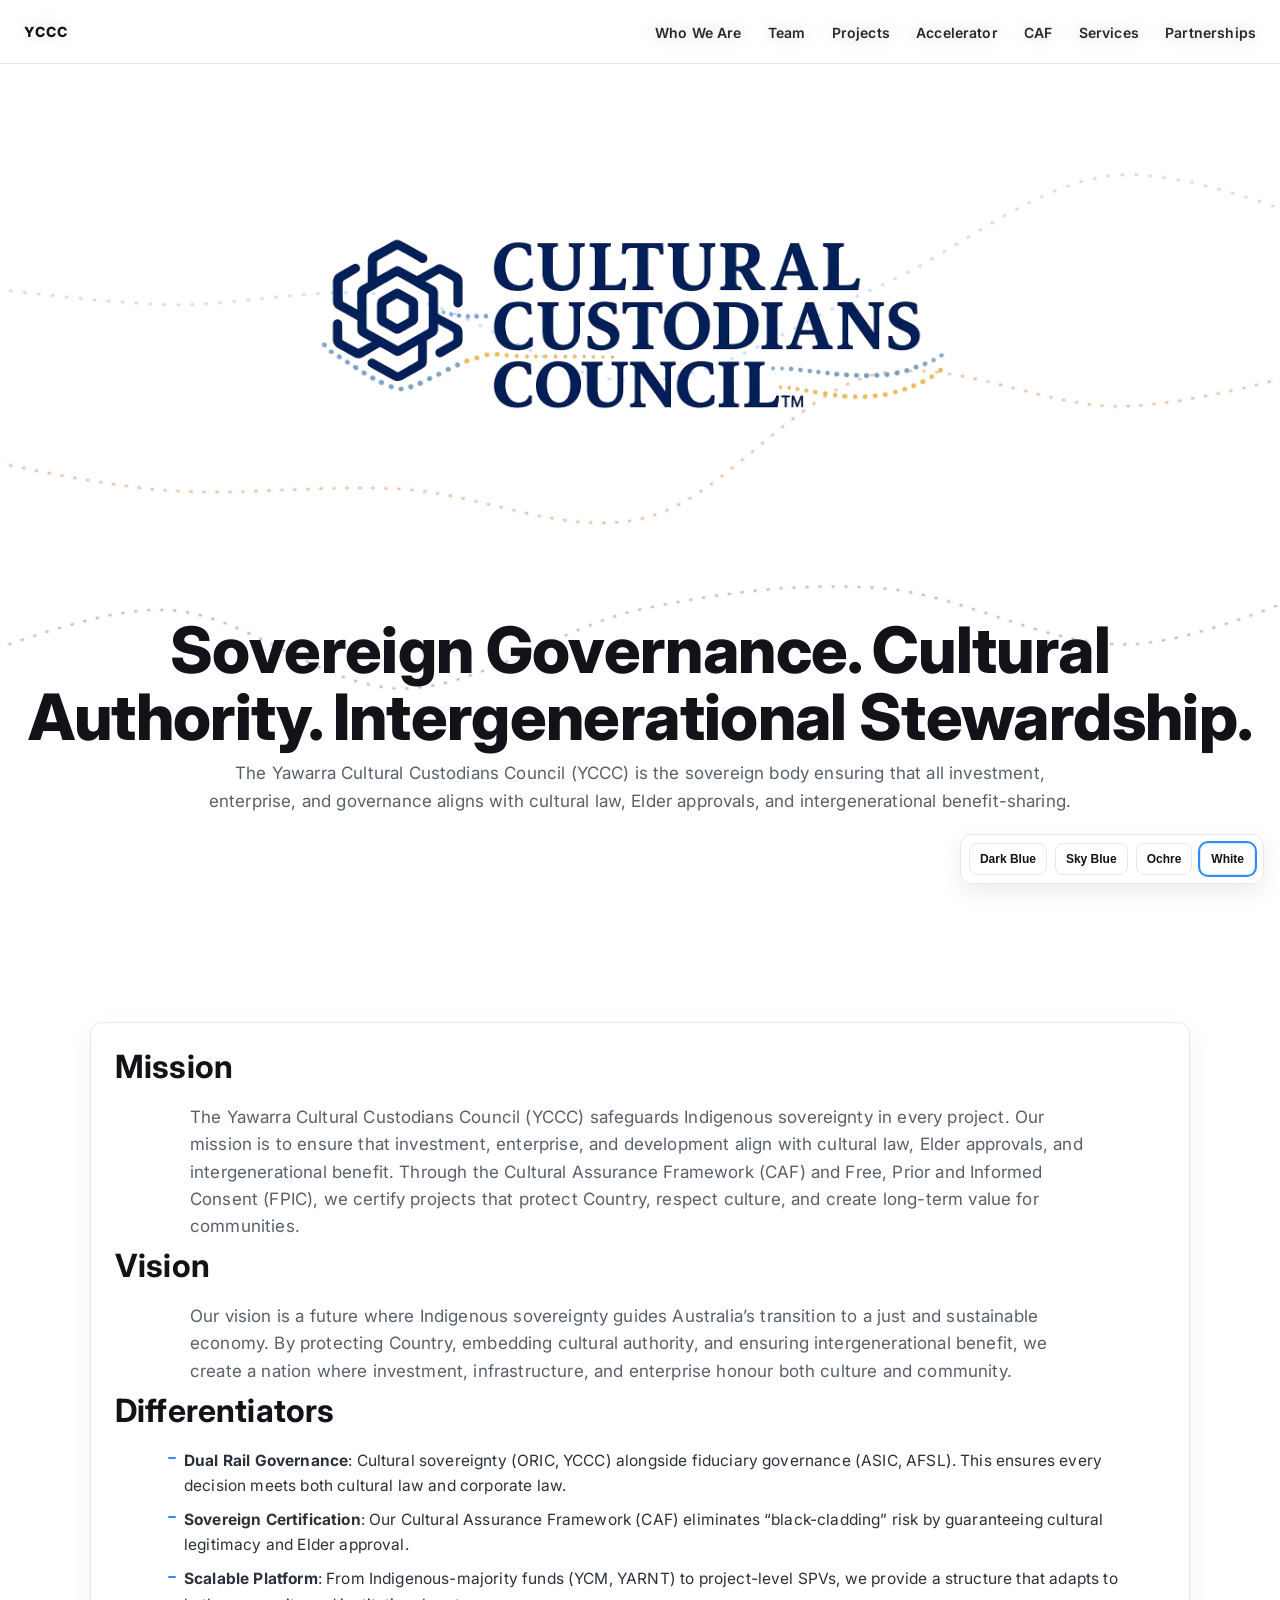
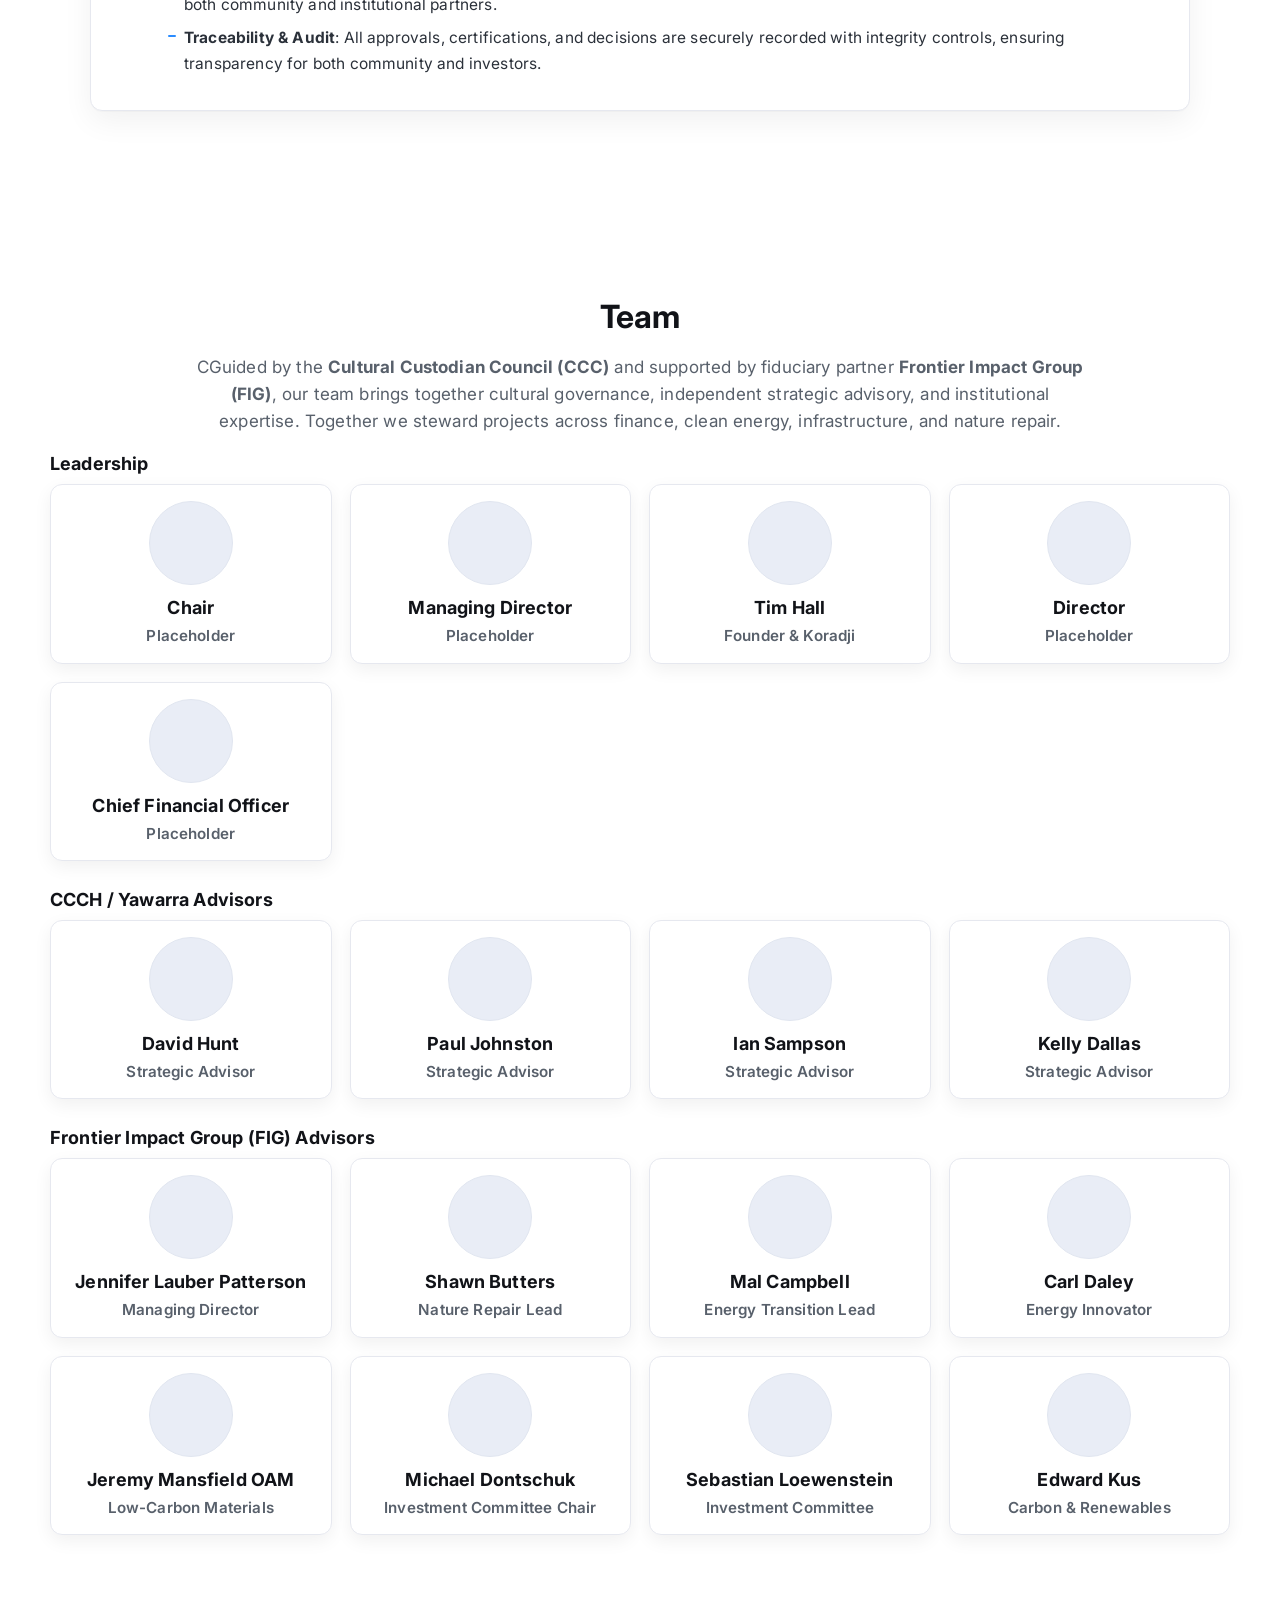
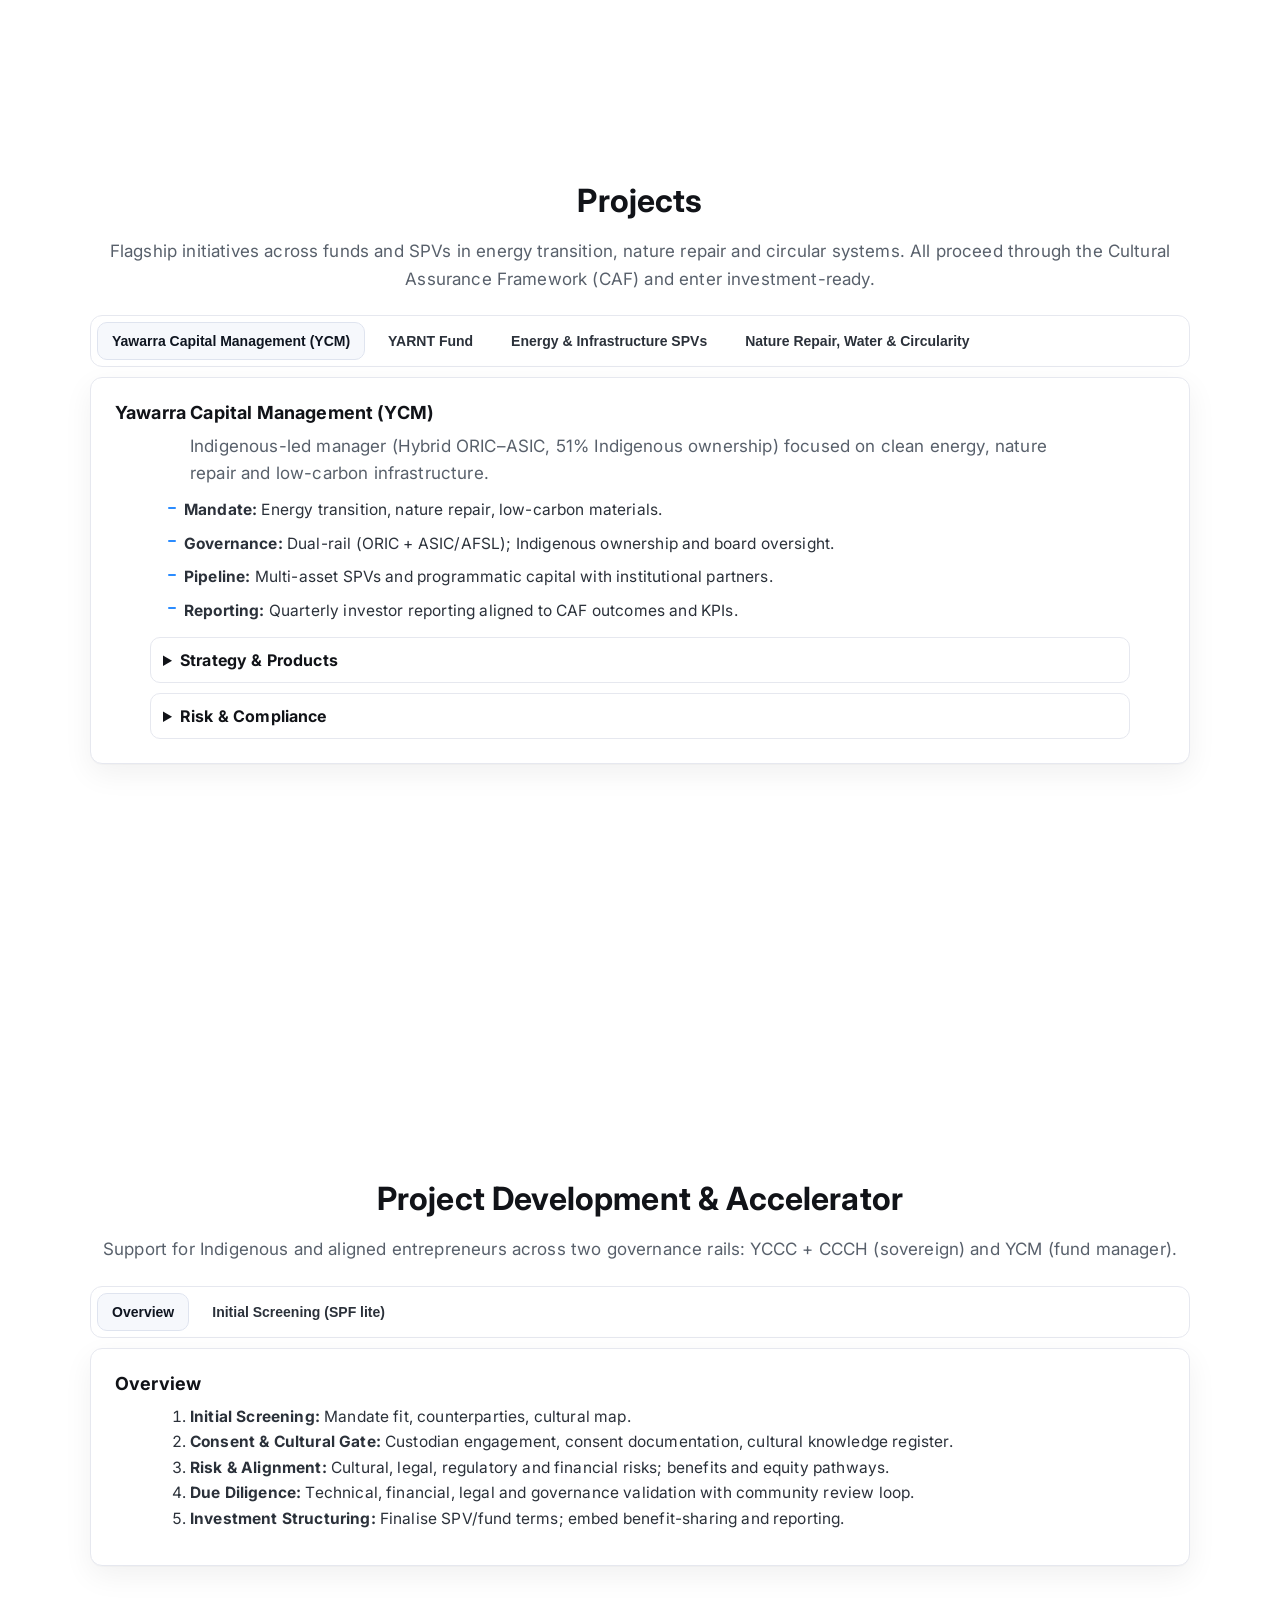
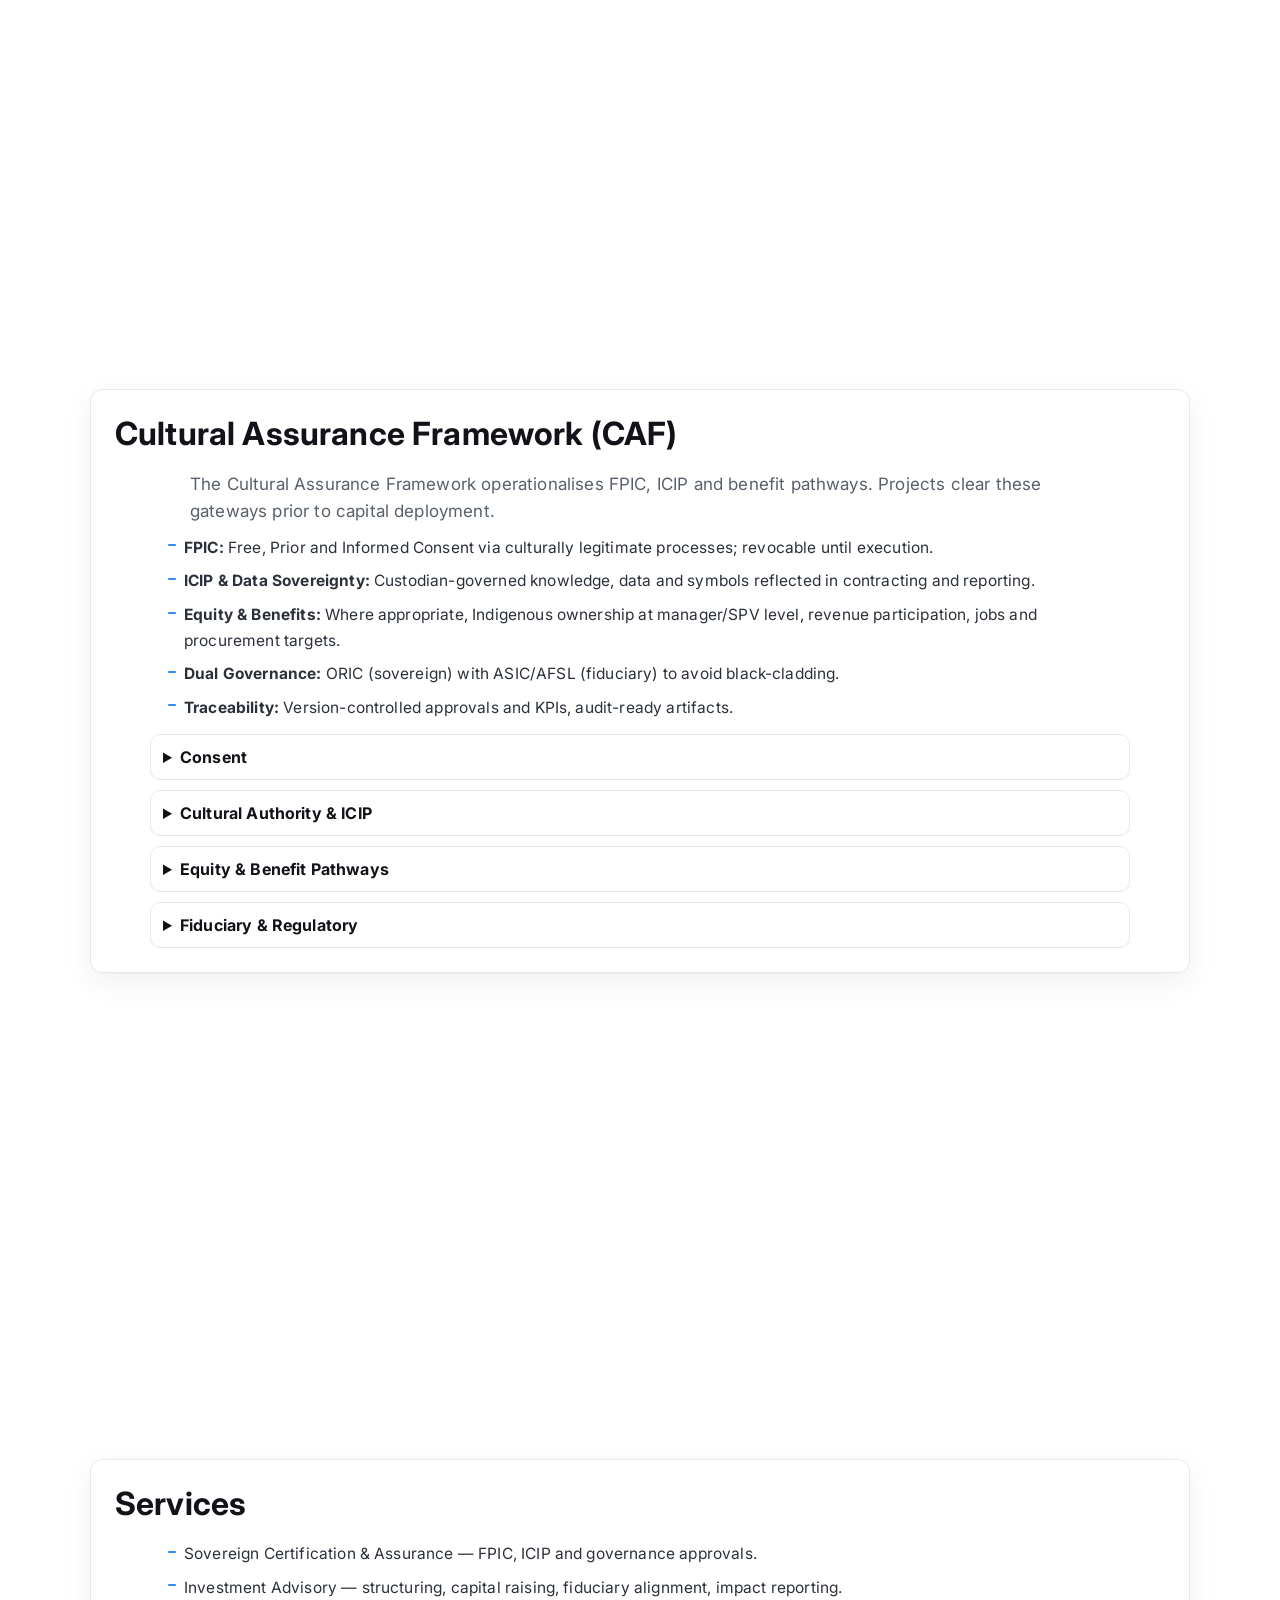
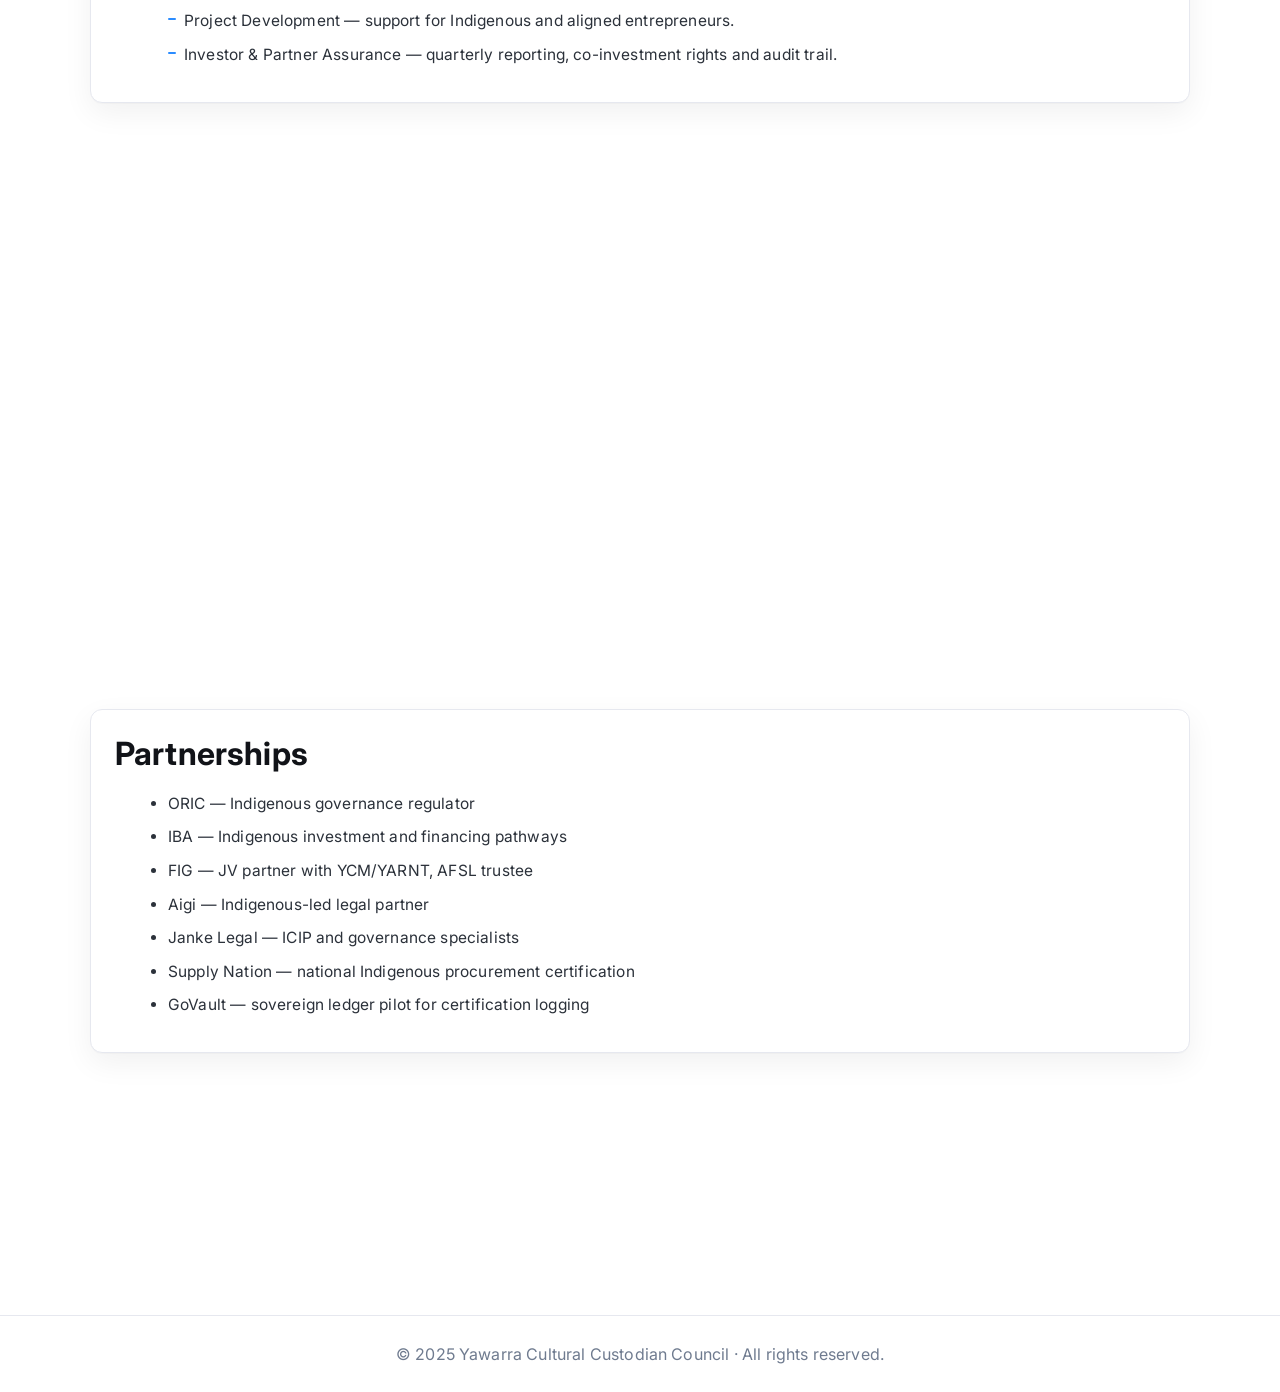
==== commit f53d9a77: "Update index.html" ====
--- a/index.html
+++ b/index.html
@@ -28,23 +28,17 @@
     </nav>
   </header>
  <!-- Hero -->
-/* Hero logo - always visible, larger, responsive */
-#hero-logo {
-  max-width: 720px;
-  width: 90%;
-  margin: 0 auto 40px;
-  display: block;
-  opacity: 1 !important;   /* ✅ force visible */
-  transform: none !important;
-}
-
-/* Mobile tweak */
-@media (max-width: 768px) {
-  #hero-logo {
-    width: 95%;
-    max-width: 440px;
-  }
-}
+<section id="top" class="section">
+  <div>
+    <img id="hero-logo" src="./CCC_Logo_Dark.png" alt="CCC Logo">
+    <h1>Sovereign Governance. Cultural Authority. Intergenerational Stewardship.</h1>
+    <p class="lead">
+      The Yawarra Cultural Custodians Council (YCCC) is the sovereign body ensuring that 
+      all investment, enterprise, and governance aligns with cultural law, Elder approvals, 
+      and intergenerational benefit-sharing.
+    </p>
+  </div>
+</section>
   <!-- Who We Are -->
   <!-- The rest of your HTML unchanged -->
 </body>
